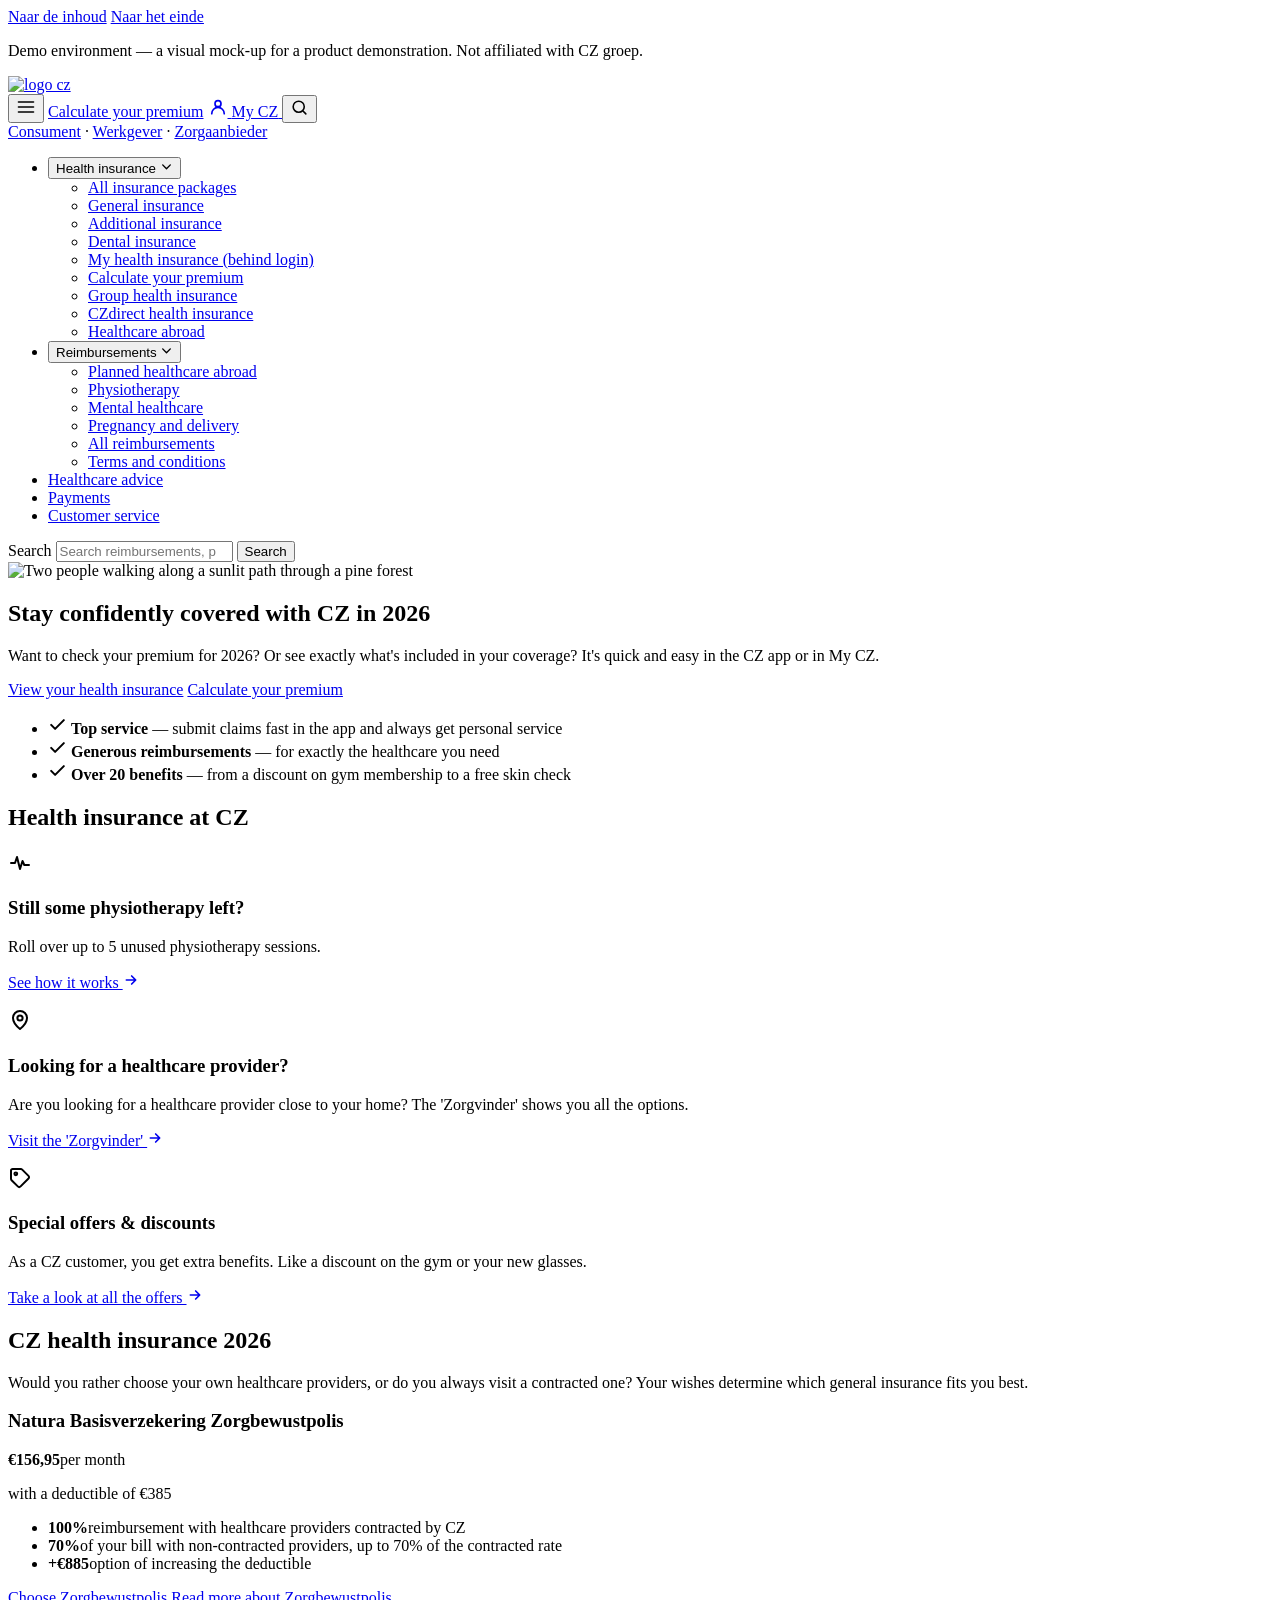
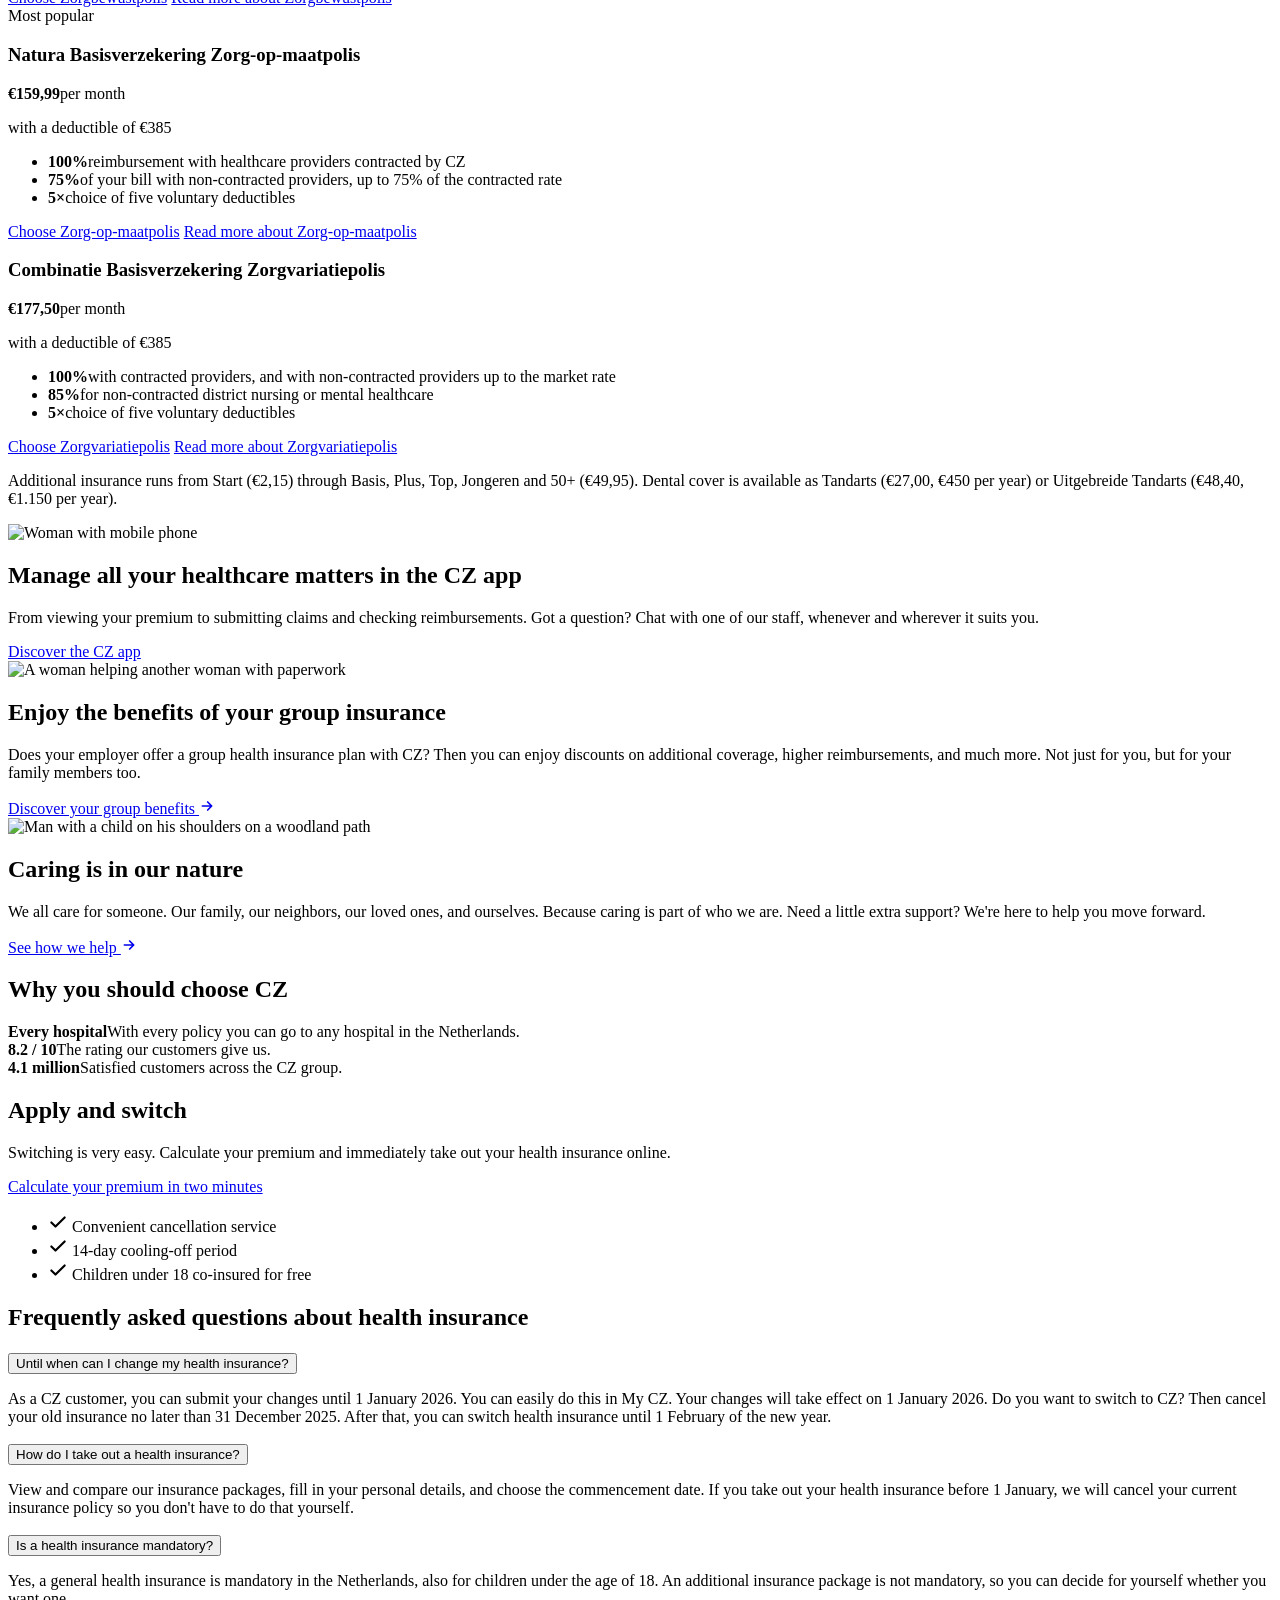
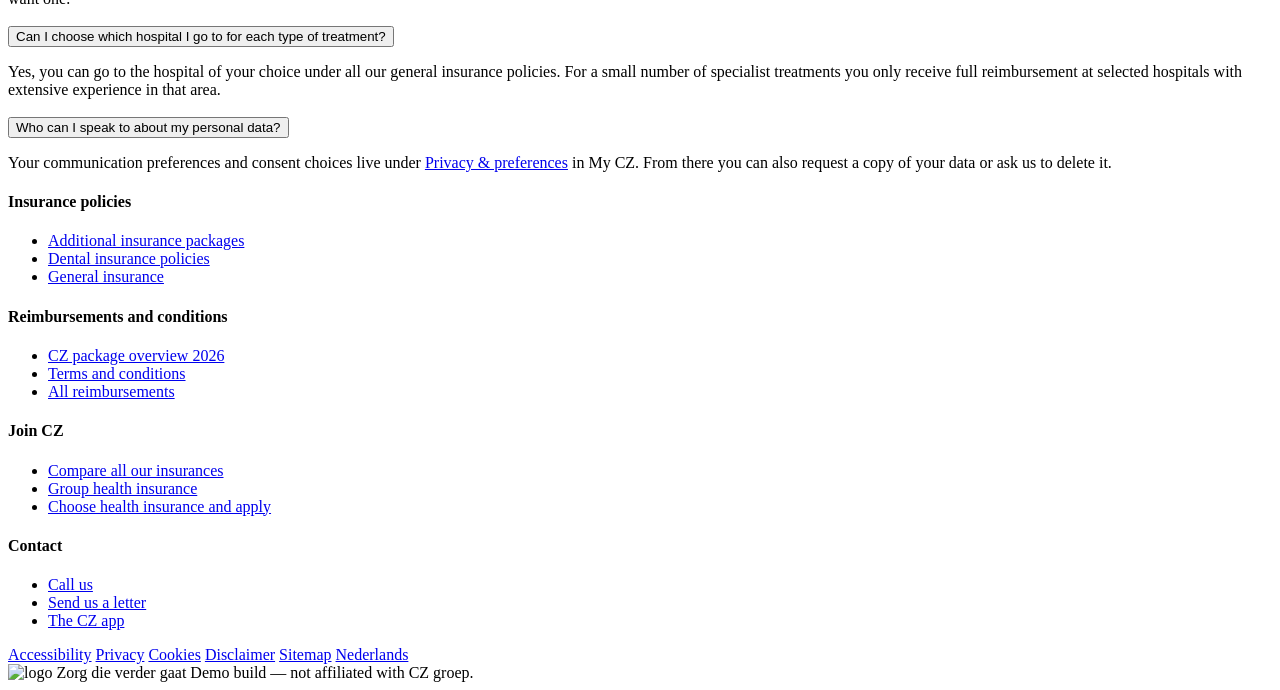
==== index.html @ 0130f1b2 "Add files via upload" ====
<!DOCTYPE html>
<!-- DEMO ENVIRONMENT — NOT AFFILIATED WITH CZ GROEP. For product demonstration purposes only. -->
<html lang="en">
<head>
<meta charset="utf-8">
<meta name="viewport" content="width=device-width, initial-scale=1">
<meta name="robots" content="noindex, nofollow">
<meta name="theme-color" content="#000000">
<title>CZ healthcare insurance: health insurance in the Netherlands — demo</title>
<meta name="description" content="Demo replica of the CZ consumer website. Not affiliated with CZ groep.">

<!-- =====================================================================
     SCRIPT SLOT — intentionally empty. No cookie banner in this build.
     ================================================================== -->

<link rel="preconnect" href="https://fonts.googleapis.com">
<link rel="preconnect" href="https://fonts.gstatic.com" crossorigin>
<link href="https://fonts.googleapis.com/css2?family=Nunito+Sans:ital,opsz,wght@0,6..12,400;0,6..12,600;0,6..12,700;0,6..12,800&display=swap" rel="stylesheet">
<link rel="stylesheet" href="assets/css/site.css">
</head>
<body>

<div class="skip-links">
  <a href="#content">Naar de inhoud</a>
  <a href="#footer">Naar het einde</a>
</div>

<p class="demo-note">Demo environment — a visual mock-up for a product demonstration. Not affiliated with CZ groep.</p>

<header class="site-header">
  <div class="brandbar" aria-hidden="true"><i></i><i></i><i></i><i></i><i></i><i></i></div>
    <div class="wrap header-top">
    <!-- Official CZ logo, loaded from cz.nl. Falls back to a local wordmark. -->
    <a class="logo" href="index.html" aria-label="CZ, back to the homepage">
      <img src="https://www.cz.nl/resources/fe/images/logo.svg" alt="logo cz"
           width="96" height="40"
           onerror="this.onerror=null;this.src='assets/img/cz-logo.svg';">
    </a>

    <div class="header-tools">
      <button class="icon-btn nav-toggle" id="navToggle" aria-expanded="false" aria-controls="headerNav" aria-label="Menu">
        <svg width="20" height="20" viewBox="0 0 24 24" fill="none" stroke="currentColor" stroke-width="2" stroke-linecap="round"><path d="M3 6h18M3 12h18M3 18h18"/></svg>
      </button>
      <a class="btn btn--primary btn--sm" href="index.html#packages">Calculate your premium</a>
      <a class="login-link" href="mijn-cz.html">
        <svg width="20" height="20" viewBox="0 0 24 24" fill="none" stroke="currentColor" stroke-width="2" stroke-linecap="round"><circle cx="12" cy="8" r="3.6"/><path d="M4.5 20a7.5 7.5 0 0 1 15 0"/></svg>
        <span>My CZ</span>
      </a>
      <button class="icon-btn" id="searchToggle" aria-expanded="false" aria-controls="searchDrawer" aria-label="Zoeken">
        <svg width="19" height="19" viewBox="0 0 24 24" fill="none" stroke="currentColor" stroke-width="2" stroke-linecap="round"><circle cx="11" cy="11" r="7"/><path d="m20 20-3.6-3.6"/></svg>
      </button>
    </div>
  </div>

  <div class="header-nav" id="headerNav">
    <div class="wrap nav-row">
      <div class="audience">
        <a href="index.html" aria-current="page">Consument</a> &middot;
        <a href="index.html">Werkgever</a> &middot;
        <a href="index.html">Zorgaanbieder</a>
      </div>

      <ul class="main-nav" id="mainNav">
        <li>
          <button type="button" aria-expanded="false" aria-controls="mega-insurance">
            Health insurance
            <svg class="caret" width="13" height="13" viewBox="0 0 24 24" fill="none" stroke="currentColor" stroke-width="2.6" stroke-linecap="round" stroke-linejoin="round"><path d="m5 9 7 7 7-7"/></svg>
          </button>
          <div class="mega" id="mega-insurance">
            <ul>
              <li><a href="index.html#packages">All insurance packages</a></li>
              <li><a href="index.html#packages">General insurance</a></li>
              <li><a href="index.html#packages">Additional insurance</a></li>
              <li><a href="index.html#packages">Dental insurance</a></li>
              <li><a href="mijn-cz.html#policy">My health insurance (behind login)</a></li>
              <li><a href="index.html#packages">Calculate your premium</a></li>
            </ul>
            <ul>
              <li><a href="index.html#group">Group health insurance</a></li>
              <li><a href="index.html">CZdirect health insurance</a></li>
              <li><a href="index.html">Healthcare abroad</a></li>
            </ul>
          </div>
        </li>
        <li>
          <button type="button" aria-expanded="false" aria-controls="mega-reimbursements">
            Reimbursements
            <svg class="caret" width="13" height="13" viewBox="0 0 24 24" fill="none" stroke="currentColor" stroke-width="2.6" stroke-linecap="round" stroke-linejoin="round"><path d="m5 9 7 7 7-7"/></svg>
          </button>
          <div class="mega" id="mega-reimbursements">
            <ul>
              <li><a href="index.html">Planned healthcare abroad</a></li>
              <li><a href="index.html">Physiotherapy</a></li>
              <li><a href="index.html">Mental healthcare</a></li>
            </ul>
            <ul>
              <li><a href="index.html">Pregnancy and delivery</a></li>
              <li><a href="index.html">All reimbursements</a></li>
              <li><a href="index.html">Terms and conditions</a></li>
            </ul>
          </div>
        </li>
        <li><a href="index.html#advice">Healthcare advice</a></li>
        <li><a href="index.html">Payments</a></li>
        <li><a href="index.html#faq">Customer service</a></li>
      </ul>
    </div>
  </div>

  <div class="search-drawer" id="searchDrawer">
    <div class="wrap">
      <form role="search" onsubmit="return false;">
        <label class="visually-hidden" for="siteSearch">Search</label>
        <input id="siteSearch" type="search" placeholder="Search reimbursements, providers, forms…">
        <button class="btn btn--primary" type="submit">Search</button>
      </form>
    </div>
  </div>
</header>

<main id="content">

  <!-- BANNER -->
  <div class="banner">
    <img src="https://images.pexels.com/photos/20363852/pexels-photo-20363852.jpeg?auto=compress&amp;cs=tinysrgb&amp;w=1280&amp;h=360&amp;fit=crop"
         alt="Two people walking along a sunlit path through a pine forest" width="1280" height="360">
  </div>

  <section class="intro">
    <div class="wrap intro__grid">
      <div>
        <h1>Stay confidently covered with CZ in 2026</h1>
        <p>Want to check your premium for 2026? Or see exactly what's included in your coverage? It's quick and easy in the CZ app or in My CZ.</p>
        <div class="intro__cta">
          <a class="btn btn--primary" href="mijn-cz.html">View your health insurance</a>
          <a class="btn btn--ghost" href="index.html#packages">Calculate your premium</a>
        </div>
      </div>
      <ul class="usp">
        <li>
          <svg width="19" height="19" viewBox="0 0 24 24" fill="none" stroke="currentColor" stroke-width="2.6" stroke-linecap="round" stroke-linejoin="round"><path d="m4 12.5 5 5L20 6.5"/></svg>
          <span><strong>Top service</strong> — submit claims fast in the app and always get personal service</span>
        </li>
        <li>
          <svg width="19" height="19" viewBox="0 0 24 24" fill="none" stroke="currentColor" stroke-width="2.6" stroke-linecap="round" stroke-linejoin="round"><path d="m4 12.5 5 5L20 6.5"/></svg>
          <span><strong>Generous reimbursements</strong> — for exactly the healthcare you need</span>
        </li>
        <li>
          <svg width="19" height="19" viewBox="0 0 24 24" fill="none" stroke="currentColor" stroke-width="2.6" stroke-linecap="round" stroke-linejoin="round"><path d="m4 12.5 5 5L20 6.5"/></svg>
          <span><strong>Over 20 benefits</strong> — from a discount on gym membership to a free skin check</span>
        </li>
      </ul>
    </div>
  </section>

  <!-- THREE LINK CARDS -->
  <section class="section">
    <div class="wrap">
      <div class="section__head"><h2>Health insurance at CZ</h2></div>
      <div class="quicklinks">

        <article class="quick">
          <div class="quick__icon">
            <svg width="24" height="24" viewBox="0 0 24 24" fill="none" stroke="currentColor" stroke-width="2" stroke-linecap="round" stroke-linejoin="round"><path d="M3 12h4l2-6 3 12 2.5-8 1.8 4H21"/></svg>
          </div>
          <h3>Still some physiotherapy left?</h3>
          <p>Roll over up to 5 unused physiotherapy sessions.</p>
          <p><a class="link-arrow" href="index.html#faq">See how it works
            <svg width="16" height="16" viewBox="0 0 24 24" fill="none" stroke="currentColor" stroke-width="2.5" stroke-linecap="round" stroke-linejoin="round"><path d="M5 12h13M13 6l6 6-6 6"/></svg></a></p>
        </article>

        <article class="quick">
          <div class="quick__icon">
            <svg width="24" height="24" viewBox="0 0 24 24" fill="none" stroke="currentColor" stroke-width="2" stroke-linecap="round" stroke-linejoin="round"><path d="M12 21s7-5.6 7-11a7 7 0 1 0-14 0c0 5.4 7 11 7 11Z"/><circle cx="12" cy="10" r="2.6"/></svg>
          </div>
          <h3>Looking for a healthcare provider?</h3>
          <p>Are you looking for a healthcare provider close to your home? The 'Zorgvinder' shows you all the options.</p>
          <p><a class="link-arrow" href="index.html#advice">Visit the 'Zorgvinder'
            <svg width="16" height="16" viewBox="0 0 24 24" fill="none" stroke="currentColor" stroke-width="2.5" stroke-linecap="round" stroke-linejoin="round"><path d="M5 12h13M13 6l6 6-6 6"/></svg></a></p>
        </article>

        <article class="quick">
          <div class="quick__icon">
            <svg width="24" height="24" viewBox="0 0 24 24" fill="none" stroke="currentColor" stroke-width="2" stroke-linecap="round" stroke-linejoin="round"><path d="M20.5 12.5 12.6 20.4a2 2 0 0 1-2.8 0l-6.2-6.2a2 2 0 0 1-.6-1.4V4.6A1.6 1.6 0 0 1 4.6 3h8.2a2 2 0 0 1 1.4.6l6.3 6.3a1.8 1.8 0 0 1 0 2.6Z"/><circle cx="7.8" cy="7.8" r="1.4"/></svg>
          </div>
          <h3>Special offers &amp; discounts</h3>
          <p>As a CZ customer, you get extra benefits. Like a discount on the gym or your new glasses.</p>
          <p><a class="link-arrow" href="index.html#advice">Take a look at all the offers
            <svg width="16" height="16" viewBox="0 0 24 24" fill="none" stroke="currentColor" stroke-width="2.5" stroke-linecap="round" stroke-linejoin="round"><path d="M5 12h13M13 6l6 6-6 6"/></svg></a></p>
        </article>

      </div>
    </div>
  </section>

  <!-- PACKAGES -->
  <section class="section section--alt" id="packages">
    <div class="wrap">
      <div class="section__head">
        <h2>CZ health insurance 2026</h2>
        <p>Would you rather choose your own healthcare providers, or do you always visit a contracted one? Your wishes determine which general insurance fits you best.</p>
      </div>

      <div class="packages">

        <article class="pkg">
          <h3>Natura Basisverzekering Zorgbewustpolis</h3>
          <div class="pkg__price"><strong>&euro;156,95</strong><span>per month</span></div>
          <p class="pkg__deductible">with a deductible of &euro;385</p>
          <ul>
            <li><b>100%</b><span>reimbursement with healthcare providers contracted by CZ</span></li>
            <li><b>70%</b><span>of your bill with non-contracted providers, up to 70% of the contracted rate</span></li>
            <li><b>+&euro;885</b><span>option of increasing the deductible</span></li>
          </ul>
          <div class="pkg__actions">
            <a class="btn btn--primary" href="index.html#switch">Choose Zorgbewustpolis</a>
            <a class="link-arrow" href="index.html#faq" style="justify-content:center">Read more about Zorgbewustpolis</a>
          </div>
        </article>

        <article class="pkg pkg--popular">
          <span class="pkg__flag">Most popular</span>
          <h3>Natura Basisverzekering Zorg-op-maatpolis</h3>
          <div class="pkg__price"><strong>&euro;159,99</strong><span>per month</span></div>
          <p class="pkg__deductible">with a deductible of &euro;385</p>
          <ul>
            <li><b>100%</b><span>reimbursement with healthcare providers contracted by CZ</span></li>
            <li><b>75%</b><span>of your bill with non-contracted providers, up to 75% of the contracted rate</span></li>
            <li><b>5&times;</b><span>choice of five voluntary deductibles</span></li>
          </ul>
          <div class="pkg__actions">
            <a class="btn btn--primary" href="index.html#switch">Choose Zorg-op-maatpolis</a>
            <a class="link-arrow" href="index.html#faq" style="justify-content:center">Read more about Zorg-op-maatpolis</a>
          </div>
        </article>

        <article class="pkg">
          <h3>Combinatie Basisverzekering Zorgvariatiepolis</h3>
          <div class="pkg__price"><strong>&euro;177,50</strong><span>per month</span></div>
          <p class="pkg__deductible">with a deductible of &euro;385</p>
          <ul>
            <li><b>100%</b><span>with contracted providers, and with non-contracted providers up to the market rate</span></li>
            <li><b>85%</b><span>for non-contracted district nursing or mental healthcare</span></li>
            <li><b>5&times;</b><span>choice of five voluntary deductibles</span></li>
          </ul>
          <div class="pkg__actions">
            <a class="btn btn--primary" href="index.html#switch">Choose Zorgvariatiepolis</a>
            <a class="link-arrow" href="index.html#faq" style="justify-content:center">Read more about Zorgvariatiepolis</a>
          </div>
        </article>

      </div>

      <p class="pkg-note">Additional insurance runs from Start (&euro;2,15) through Basis, Plus, Top, Jongeren and 50+ (&euro;49,95). Dental cover is available as Tandarts (&euro;27,00, &euro;450 per year) or Uitgebreide Tandarts (&euro;48,40, &euro;1.150 per year).</p>
    </div>
  </section>

  <!-- CLUSTER GRID -->
  <section class="section" id="advice">
    <div class="wrap">
      <div class="cluster">

        <div class="cluster__row">
          <div class="cluster__media">
            <img src="https://images.pexels.com/photos/5902264/pexels-photo-5902264.jpeg?auto=compress&amp;cs=tinysrgb&amp;w=768&amp;h=432&amp;fit=crop"
                 alt="Woman with mobile phone" width="768" height="432" loading="lazy">
          </div>
          <div class="cluster__body">
            <h2>Manage all your healthcare matters in the CZ app</h2>
            <p>From viewing your premium to submitting claims and checking reimbursements. Got a question? Chat with one of our staff, whenever and wherever it suits you.</p>
            <a class="btn btn--ghost" href="app.html">Discover the CZ app</a>
          </div>
        </div>

        <div class="cluster__row" id="group">
          <div class="cluster__media">
            <img src="https://images.pexels.com/photos/7659869/pexels-photo-7659869.jpeg?auto=compress&amp;cs=tinysrgb&amp;w=768&amp;h=432&amp;fit=crop"
                 alt="A woman helping another woman with paperwork" width="768" height="432" loading="lazy">
          </div>
          <div class="cluster__body">
            <h2>Enjoy the benefits of your group insurance</h2>
            <p>Does your employer offer a group health insurance plan with CZ? Then you can enjoy discounts on additional coverage, higher reimbursements, and much more. Not just for you, but for your family members too.</p>
            <a class="link-arrow" href="mijn-cz.html">Discover your group benefits
              <svg width="16" height="16" viewBox="0 0 24 24" fill="none" stroke="currentColor" stroke-width="2.5" stroke-linecap="round" stroke-linejoin="round"><path d="M5 12h13M13 6l6 6-6 6"/></svg></a>
          </div>
        </div>

        <div class="cluster__row">
          <div class="cluster__media">
            <img src="https://images.pexels.com/photos/3932687/pexels-photo-3932687.jpeg?auto=compress&amp;cs=tinysrgb&amp;w=768&amp;h=432&amp;fit=crop"
                 alt="Man with a child on his shoulders on a woodland path" width="768" height="432" loading="lazy">
          </div>
          <div class="cluster__body">
            <h2>Caring is in our nature</h2>
            <p>We all care for someone. Our family, our neighbors, our loved ones, and ourselves. Because caring is part of who we are. Need a little extra support? We're here to help you move forward.</p>
            <a class="link-arrow" href="index.html#faq">See how we help
              <svg width="16" height="16" viewBox="0 0 24 24" fill="none" stroke="currentColor" stroke-width="2.5" stroke-linecap="round" stroke-linejoin="round"><path d="M5 12h13M13 6l6 6-6 6"/></svg></a>
          </div>
        </div>

      </div>
    </div>
  </section>

  <!-- WHY CZ -->
  <section class="section section--alt">
    <div class="wrap">
      <div class="section__head"><h2>Why you should choose CZ</h2></div>
      <div class="trust">
        <div><strong>Every hospital</strong><span>With every policy you can go to any hospital in the Netherlands.</span></div>
        <div><strong>8.2 / 10</strong><span>The rating our customers give us.</span></div>
        <div><strong>4.1 million</strong><span>Satisfied customers across the CZ group.</span></div>
      </div>
    </div>
  </section>

  <!-- APPLY AND SWITCH -->
  <section class="section" id="switch">
    <div class="wrap switch-block">
      <div>
        <h2>Apply and switch</h2>
        <p>Switching is very easy. Calculate your premium and immediately take out your health insurance online.</p>
        <a class="btn btn--primary" href="index.html#packages">Calculate your premium in two minutes</a>
      </div>
      <ul class="checklist">
        <li>
          <svg width="20" height="20" viewBox="0 0 24 24" fill="none" stroke="currentColor" stroke-width="2.6" stroke-linecap="round" stroke-linejoin="round"><path d="m4 12.5 5 5L20 6.5"/></svg>
          <span>Convenient cancellation service</span>
        </li>
        <li>
          <svg width="20" height="20" viewBox="0 0 24 24" fill="none" stroke="currentColor" stroke-width="2.6" stroke-linecap="round" stroke-linejoin="round"><path d="m4 12.5 5 5L20 6.5"/></svg>
          <span>14-day cooling-off period</span>
        </li>
        <li>
          <svg width="20" height="20" viewBox="0 0 24 24" fill="none" stroke="currentColor" stroke-width="2.6" stroke-linecap="round" stroke-linejoin="round"><path d="m4 12.5 5 5L20 6.5"/></svg>
          <span>Children under 18 co-insured for free</span>
        </li>
      </ul>
    </div>
  </section>

  <!-- FAQ -->
  <section class="section section--alt" id="faq">
    <div class="wrap">
      <div class="section__head"><h2>Frequently asked questions about health insurance</h2></div>
      <div class="faq" id="faq-list">

        <div class="faq__item">
          <h3 style="margin:0"><button class="faq__q" aria-expanded="true">Until when can I change my health insurance?</button></h3>
          <div class="faq__a is-open">
            <p>As a CZ customer, you can submit your changes until 1 January 2026. You can easily do this in My CZ. Your changes will take effect on 1 January 2026. Do you want to switch to CZ? Then cancel your old insurance no later than 31 December 2025. After that, you can switch health insurance until 1 February of the new year.</p>
          </div>
        </div>

        <div class="faq__item">
          <h3 style="margin:0"><button class="faq__q" aria-expanded="false">How do I take out a health insurance?</button></h3>
          <div class="faq__a">
            <p>View and compare our insurance packages, fill in your personal details, and choose the commencement date. If you take out your health insurance before 1 January, we will cancel your current insurance policy so you don't have to do that yourself.</p>
          </div>
        </div>

        <div class="faq__item">
          <h3 style="margin:0"><button class="faq__q" aria-expanded="false">Is a health insurance mandatory?</button></h3>
          <div class="faq__a">
            <p>Yes, a general health insurance is mandatory in the Netherlands, also for children under the age of 18. An additional insurance package is not mandatory, so you can decide for yourself whether you want one.</p>
          </div>
        </div>

        <div class="faq__item">
          <h3 style="margin:0"><button class="faq__q" aria-expanded="false">Can I choose which hospital I go to for each type of treatment?</button></h3>
          <div class="faq__a">
            <p>Yes, you can go to the hospital of your choice under all our general insurance policies. For a small number of specialist treatments you only receive full reimbursement at selected hospitals with extensive experience in that area.</p>
          </div>
        </div>

        <div class="faq__item">
          <h3 style="margin:0"><button class="faq__q" aria-expanded="false">Who can I speak to about my personal data?</button></h3>
          <div class="faq__a">
            <p>Your communication preferences and consent choices live under <a href="mijn-cz.html#privacy">Privacy &amp; preferences</a> in My CZ. From there you can also request a copy of your data or ask us to delete it.</p>
          </div>
        </div>

      </div>
    </div>
  </section>

</main>

<footer class="site-footer" id="footer">
  <div class="brandbar" aria-hidden="true"><i></i><i></i><i></i><i></i><i></i><i></i></div>
    <div class="wrap">
    <div class="footer-grid">
      <div>
        <h4>Insurance policies</h4>
        <ul>
          <li><a href="index.html#packages">Additional insurance packages</a></li>
          <li><a href="index.html#packages">Dental insurance policies</a></li>
          <li><a href="index.html#packages">General insurance</a></li>
        </ul>
      </div>
      <div>
        <h4>Reimbursements and conditions</h4>
        <ul>
          <li><a href="index.html">CZ package overview 2026</a></li>
          <li><a href="index.html">Terms and conditions</a></li>
          <li><a href="index.html">All reimbursements</a></li>
        </ul>
      </div>
      <div>
        <h4>Join CZ</h4>
        <ul>
          <li><a href="index.html#packages">Compare all our insurances</a></li>
          <li><a href="index.html#group">Group health insurance</a></li>
          <li><a href="index.html#packages">Choose health insurance and apply</a></li>
        </ul>
      </div>
      <div>
        <h4>Contact</h4>
        <ul>
          <li><a href="index.html#faq">Call us</a></li>
          <li><a href="index.html#faq">Send us a letter</a></li>
          <li><a href="app.html">The CZ app</a></li>
        </ul>
      </div>
    </div>

    <div class="footer-legal">
      <a href="index.html">Accessibility</a>
      <a href="mijn-cz.html#privacy">Privacy</a>
      <a href="mijn-cz.html#privacy">Cookies</a>
      <a href="index.html">Disclaimer</a>
      <a href="index.html">Sitemap</a>
      <a href="index.html">Nederlands</a>
    </div>

    <div class="footer-sign">
      <img src="https://www.cz.nl/resources/fe/images/logo.svg" alt="logo"
           width="86" height="36" onerror="this.onerror=null;this.src='assets/img/cz-logo.svg';">
      <span class="tagline">Zorg die verder gaat</span>
      <span class="disclaimer">Demo build — not affiliated with CZ groep.</span>
    </div>
  </div>
</footer>

<script src="assets/js/site.js"></script>
</body>
</html>
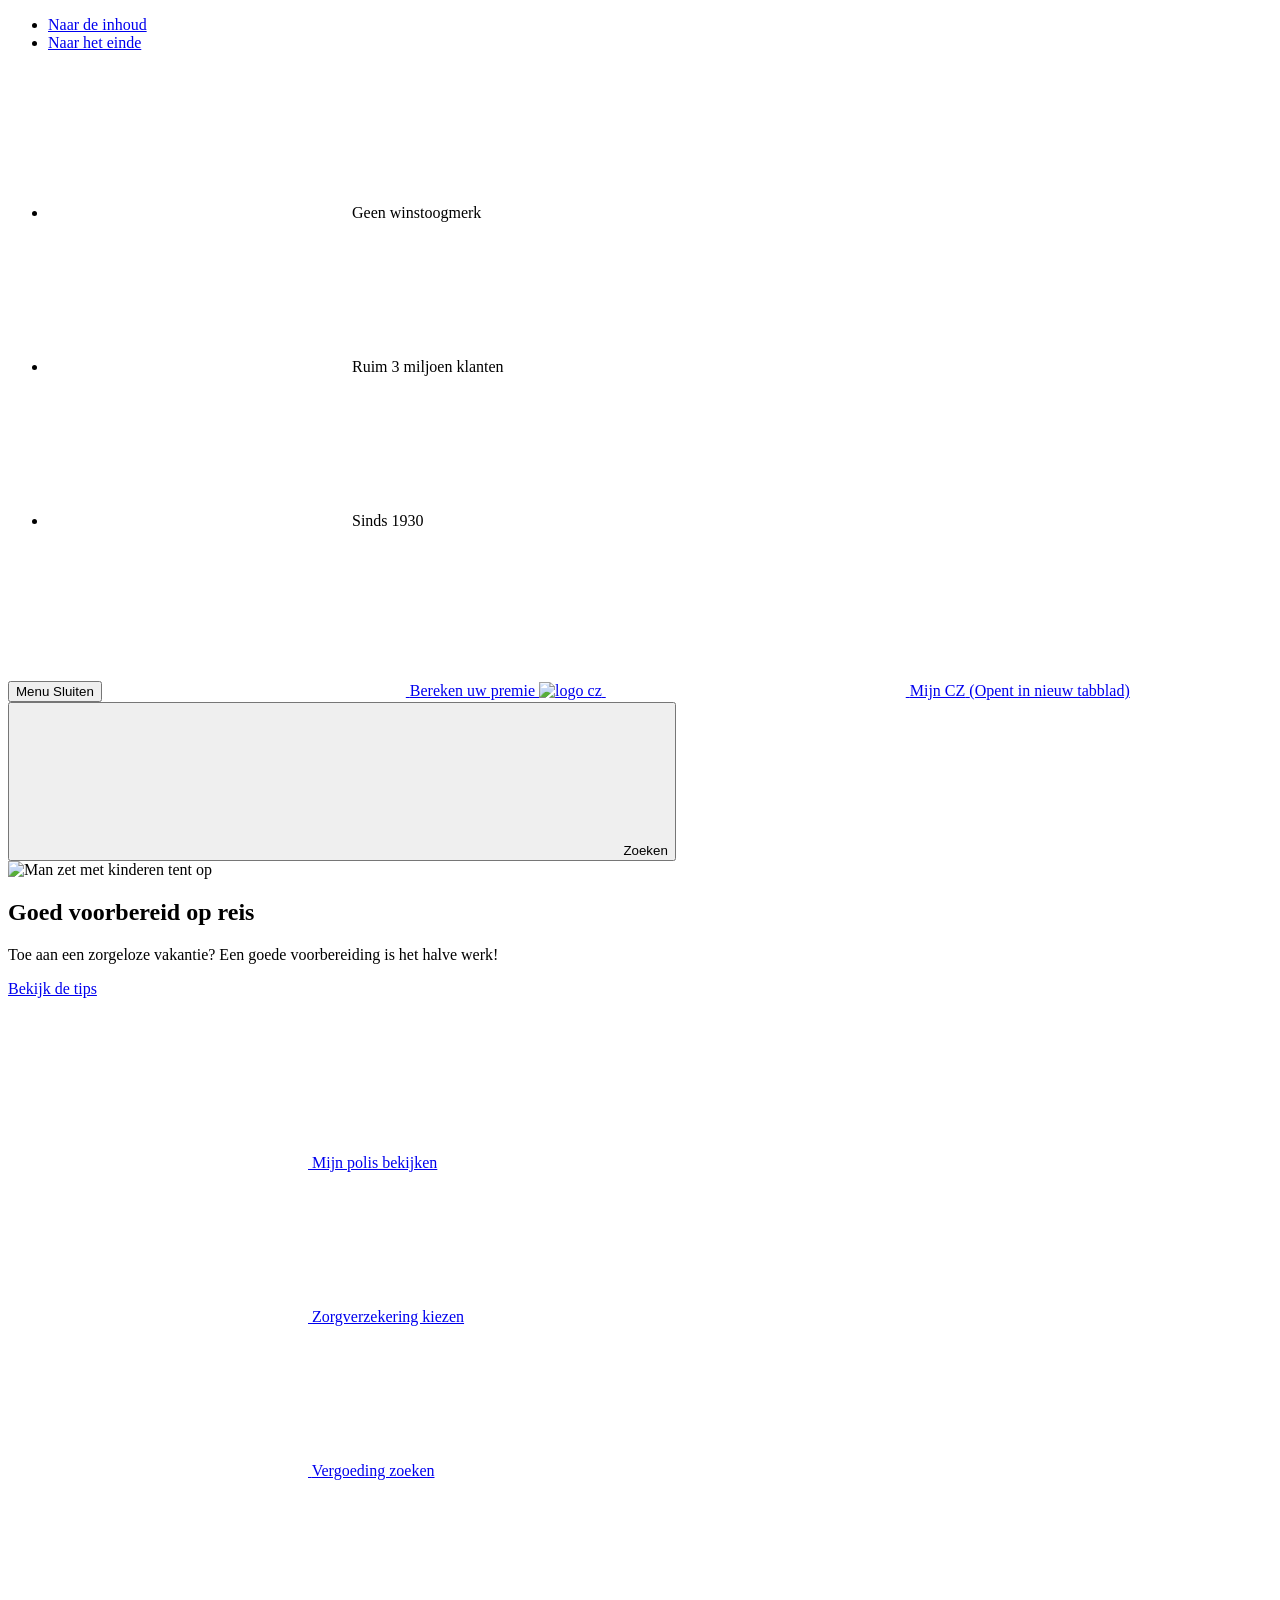
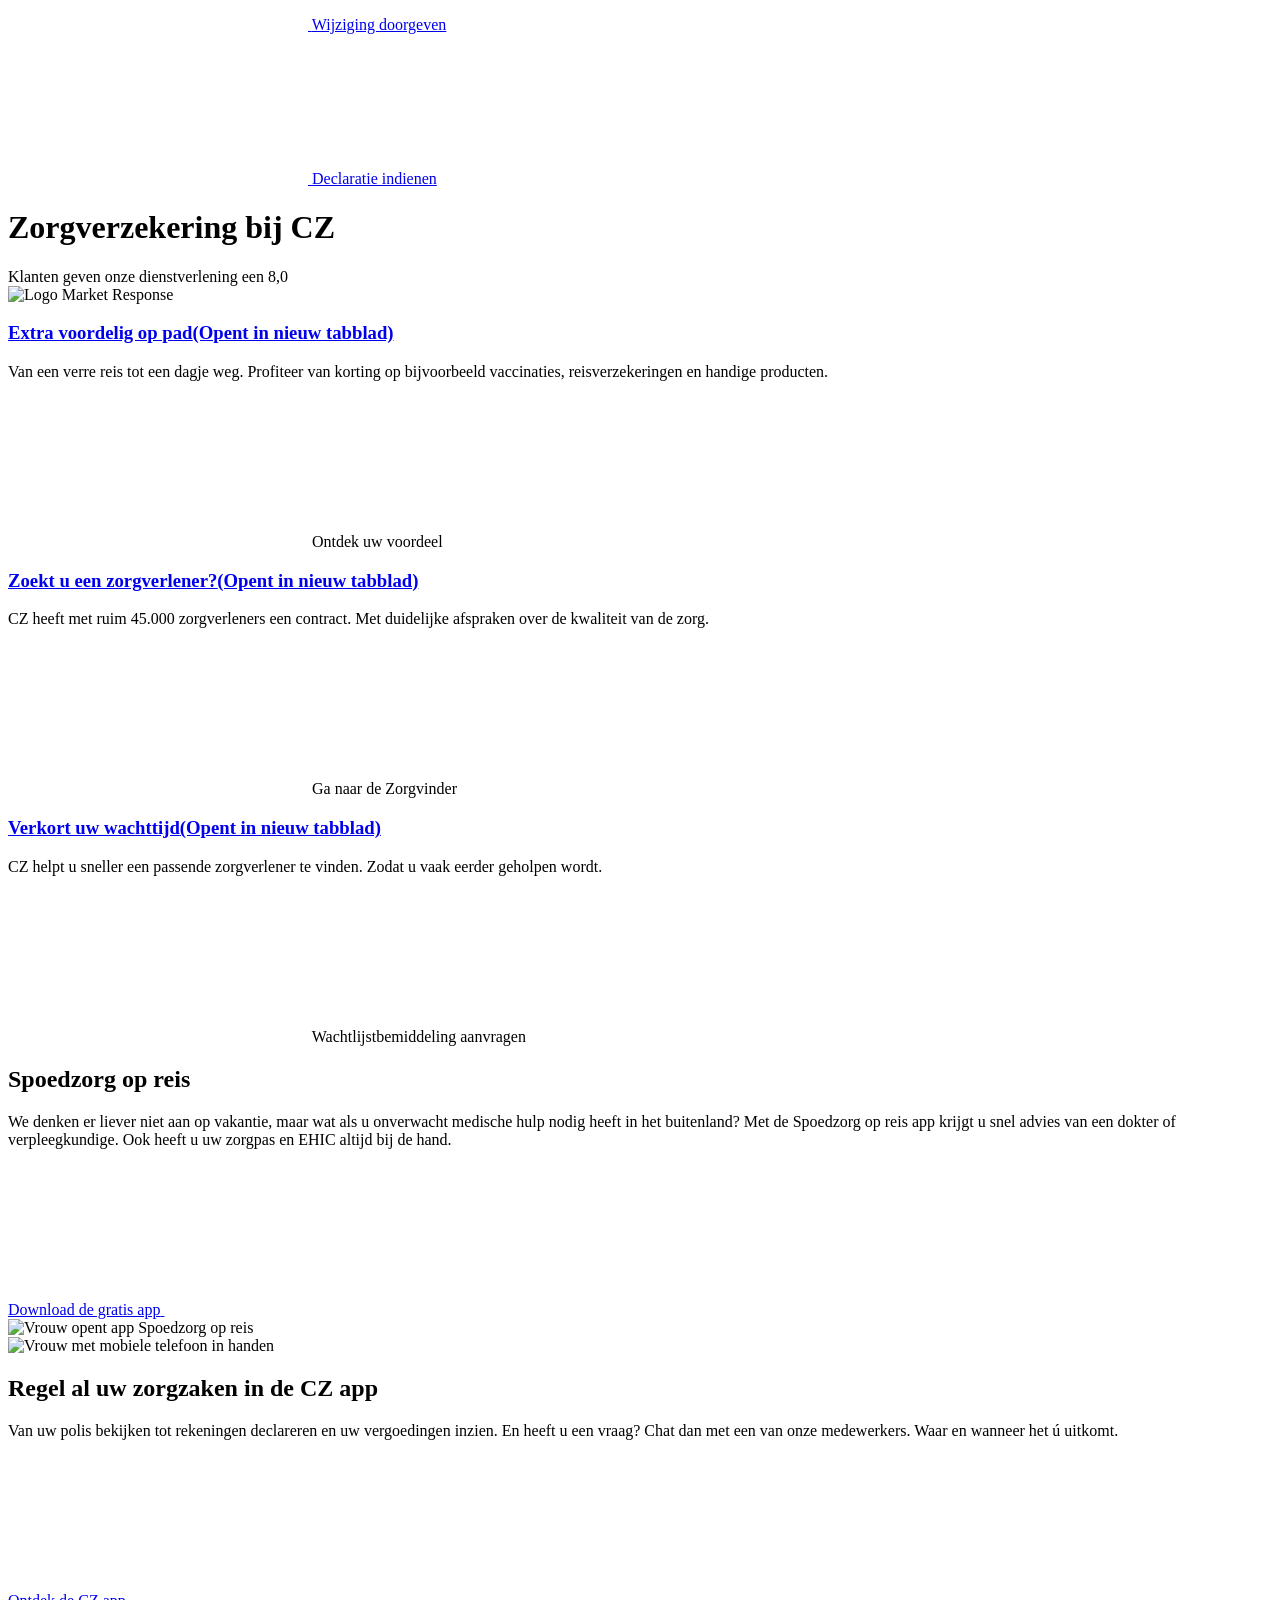
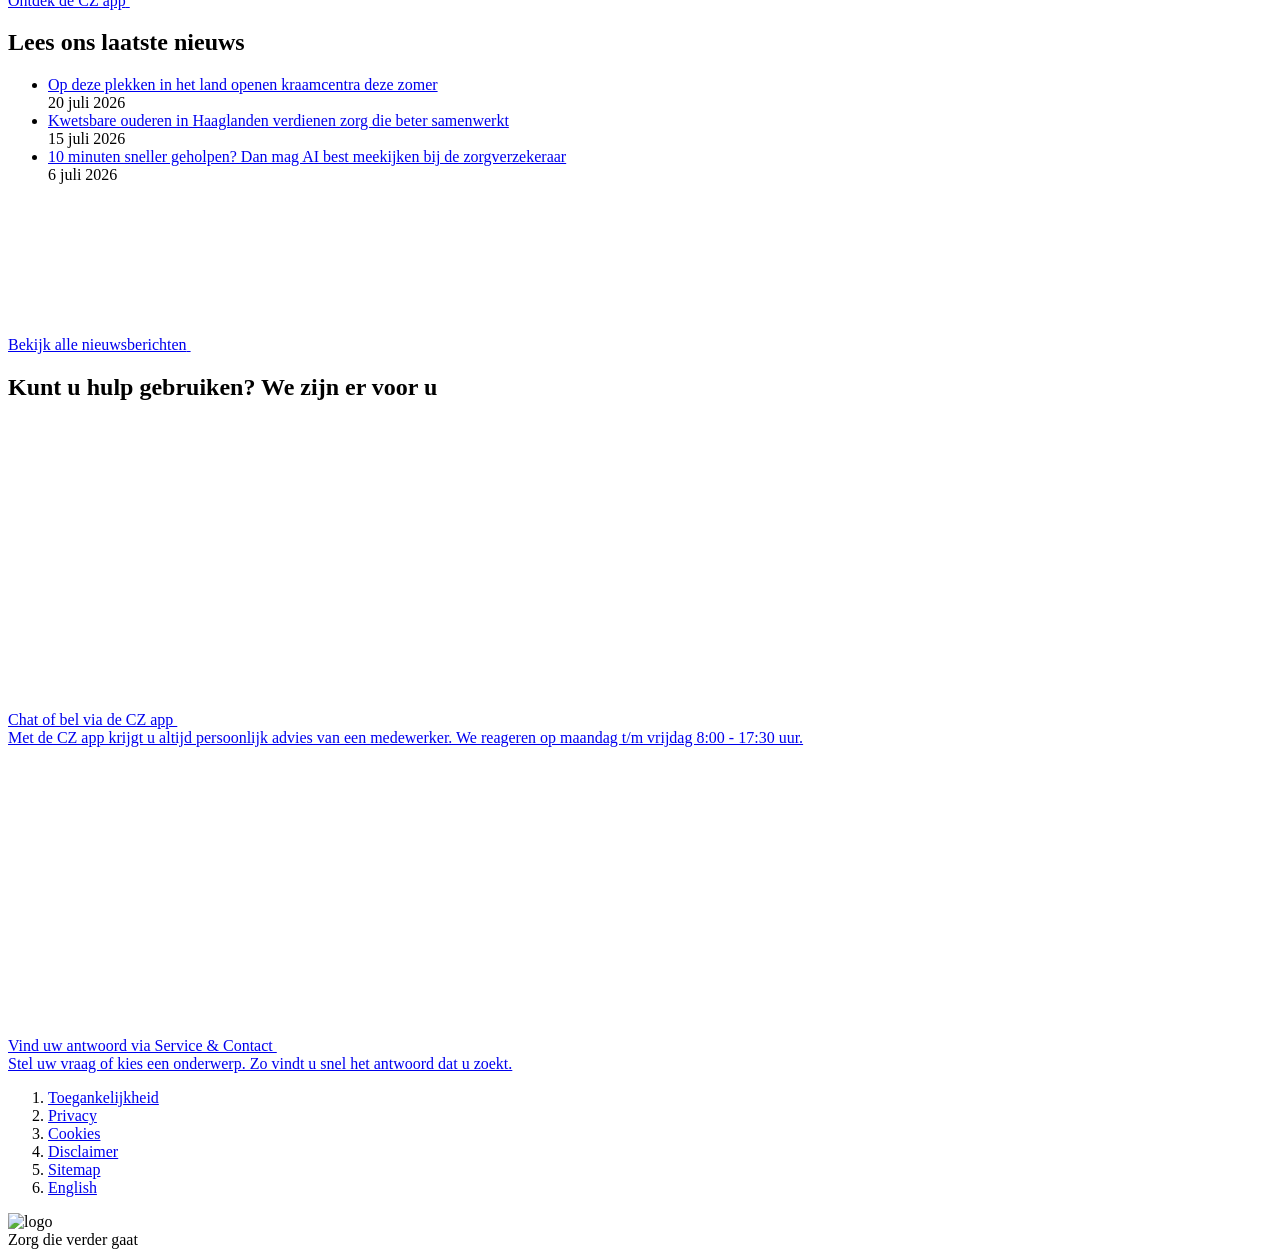
==== commit 8c97d754: "Update index.html" ====
--- a/index.html
+++ b/index.html
@@ -1,447 +1,1253 @@
+
+
 <!DOCTYPE html>
-<!-- DEMO ENVIRONMENT — NOT AFFILIATED WITH CZ GROEP. For product demonstration purposes only. -->
-<html lang="en">
+<html class="no-js cz" lang="nl-NL">
 <head>
-<meta charset="utf-8">
-<meta name="viewport" content="width=device-width, initial-scale=1">
-<meta name="robots" content="noindex, nofollow">
-<meta name="theme-color" content="#000000">
-<title>CZ healthcare insurance: health insurance in the Netherlands — demo</title>
-<meta name="description" content="Demo replica of the CZ consumer website. Not affiliated with CZ groep.">
-
-<!-- =====================================================================
-     SCRIPT SLOT — intentionally empty. No cookie banner in this build.
-     ================================================================== -->
-
-<link rel="preconnect" href="https://fonts.googleapis.com">
-<link rel="preconnect" href="https://fonts.gstatic.com" crossorigin>
-<link href="https://fonts.googleapis.com/css2?family=Nunito+Sans:ital,opsz,wght@0,6..12,400;0,6..12,600;0,6..12,700;0,6..12,800&display=swap" rel="stylesheet">
-<link rel="stylesheet" href="assets/css/site.css">
+    <title>Zorgverzekering van CZ: ruime keuze en gratis zorgadvies - CZ - CZ</title>
+    <meta charset="utf-8">
+    <meta name="viewport" content="width=device-width,initial-scale=1,shrink-to-fit=no">
+    <meta name="description" content="Ruime keuze aan zorgverzekeringen, scherpe premie, hulp bij het regelen van zorg en eenvoudig online declareren. Bekijk alle voordelen van CZ en stap over.">
+    <meta name="robots" content="index, follow">
+    <meta name="theme-color" content="#000000">
+    <script type="text/javascript" src="/ruxitagentjs_ICA15789NPRTUVXfqrux_10343260715123811.js" data-dtconfig="rid=RID_2418|rpid=-352747260|domain=cz.nl|reportUrl=https://bf47242zsa.bf.dynatrace.com/bf|app=648fa58ee0b6ac78|cors=1|owasp=1|featureHash=ICA15789NPRTUVXfqrux|rdnt=1|uxrgce=1|cuc=0maj7qa4|mel=100000|expw=1|dpvc=1|lastModification=1787217639728|postfix=0maj7qa4|tp=500,50,0|srbbv=2|agentUri=/ruxitagentjs_ICA15789NPRTUVXfqrux_10343260715123811.js" data-config='{"revision":1787217639728,"beaconUri":"https://bf47242zsa.bf.dynatrace.com/bf","agentUri":"/ruxitagentjs_ICA15789NPRTUVXfqrux_10343260715123811.js","environmentId":"0maj7qa4","modules":"ICA15789NPRTUVXfqrux"}' data-envconfig='{"tracestateKeyPrefix":"f83cb37-567fd5f1"}' data-appconfig='{"app":"648fa58ee0b6ac78","disableUserTracking":true}'></script><link rel="preload" as="font" href="/resources/fe/fonts/TheMixB4-7_Bold.woff2" type="font/woff2" crossorigin="anonymous">
+    <link rel="preload" as="font" href="/resources/fe/fonts/TheSansB4-5_Plain.woff2" type="font/woff2" crossorigin="anonymous">
+    <link rel="preload" as="font" href="/resources/fe/fonts/TheSansB4-7_Bold.woff2" type="font/woff2" crossorigin="anonymous">
+    <link rel="shortcut icon" href="/resources/fe/favicon.ico">
+    <link rel="stylesheet" href="/resources/fe/css/style.css?v=_K_gemiwbSgYyHM9p-JH4ToofntPU27Pje6nsS1aoAk" media="all">
+    
+
+        <link rel="alternate" href="https://www.cz.nl/en/" hreflang="en">
+        <link rel="alternate" href="https://www.cz.nl/" hreflang="nl">
+        <link rel="alternate" href="https://www.cz.nl/" hreflang="x-default">
+
+    
+    
+<!-- Start VWO Async SmartCode -->
+
+<link rel="preconnect" href="https://dev.visualwebsiteoptimizer.com" />
+
+<script type='text/javascript' id='vwoCode'>
+
+window._vwo_code=window._vwo_code || (function() {
+
+var account_id=390058,
+
+version = 1.5,
+
+settings_tolerance=2000,
+
+library_tolerance=2500,
+
+use_existing_jquery=false,
+
+is_spa=1,
+
+hide_element='body',
+
+hide_element_style = 'opacity:0 !important;filter:alpha(opacity=0) !important;background:none !important',
+
+/* DO NOT EDIT BELOW THIS LINE */
+
+f=false,d=document,vwoCodeEl=d.querySelector('#vwoCode'),code={use_existing_jquery:function(){return use_existing_jquery},library_tolerance:function(){return library_tolerance},hide_element_style:function(){return'{'+hide_element_style+'}'},finish:function(){if(!f){f=true;var e=d.getElementById('_vis_opt_path_hides');if(e)e.parentNode.removeChild(e)}},finished:function(){return f},load:function(e){var t=d.createElement('script');t.fetchPriority='high';t.src=e;t.type='text/javascript';t.onerror=function(){_vwo_code.finish()};d.getElementsByTagName('head')[0].appendChild(t)},getVersion:function(){return version},getMatchedCookies:function(e){var t=[];if(document.cookie){t=document.cookie.match(e)||[]}return t},getCombinationCookie:function(){var e=code.getMatchedCookies(/(?:^|;)\s?(_vis_opt_exp_\d+_combi=[^;$]*)/gi);e=e.map(function(e){try{var t=decodeURIComponent(e);if(!/_vis_opt_exp_\d+_combi=(?:\d+,?)+\s*$/.test(t)){return''}return t}catch(e){return''}});var i=[];e.forEach(function(e){var t=e.match(/([\d,]+)/g);t&&i.push(t.join('-'))});return i.join('|')},init:function(){if(d.URL.indexOf('__vwo_disable__')>-1)return;window.settings_timer=setTimeout(function(){_vwo_code.finish()},settings_tolerance);var e=d.createElement('style'),t=hide_element?hide_element+'{'+hide_element_style+'}':'',i=d.getElementsByTagName('head')[0];e.setAttribute('id','_vis_opt_path_hides');vwoCodeEl&&e.setAttribute('nonce',vwoCodeEl.nonce);e.setAttribute('type','text/css');if(e.styleSheet)e.styleSheet.cssText=t;else e.appendChild(d.createTextNode(t));i.appendChild(e);var n=this.getCombinationCookie();this.load('https://dev.visualwebsiteoptimizer.com/j.php?a='+account_id+'&u='+encodeURIComponent(d.URL)+'&f='+ +is_spa+'&vn='+version+(n?'&c='+n:''));return settings_timer}};window._vwo_settings_timer = code.init();return code;}());
+
+</script>
+
+<!-- End VWO Async SmartCode -->
 </head>
 <body>
 
-<div class="skip-links">
-  <a href="#content">Naar de inhoud</a>
-  <a href="#footer">Naar het einde</a>
-</div>
-
-<p class="demo-note">Demo environment — a visual mock-up for a product demonstration. Not affiliated with CZ groep.</p>
-
-<header class="site-header">
-  <div class="brandbar" aria-hidden="true"><i></i><i></i><i></i><i></i><i></i><i></i></div>
-    <div class="wrap header-top">
-    <!-- Official CZ logo, loaded from cz.nl. Falls back to a local wordmark. -->
-    <a class="logo" href="index.html" aria-label="CZ, back to the homepage">
-      <img src="https://www.cz.nl/resources/fe/images/logo.svg" alt="logo cz"
-           width="96" height="40"
-           onerror="this.onerror=null;this.src='assets/img/cz-logo.svg';">
+    <nav aria-label="skiplinks">
+        <ul class="c-skip-links">
+            <li><a href="#content">Naar de inhoud</a></li>
+            <li><a href="#footer">Naar het einde</a></li>
+        </ul>
+    </nav>
+    
+
+    <div class="c-meta-bar" data-module="MetaBar StickyNav" role="region" aria-label="Meta info">
+        <ul class="c-meta-bar__list">
+            <li class="c-meta-bar__list-item active">
+                
+
+
+<svg focusable="false" class="c-icon c-icon--check " aria-hidden="true">
+    <use href="/resources/fe/images/svg.svg#check" xlink:href="/resources/fe/images/svg.svg#check"></use>
+</svg>
+                Geen winstoogmerk
+            </li>
+            <li class="c-meta-bar__list-item">
+                
+
+
+<svg focusable="false" class="c-icon c-icon--check " aria-hidden="true">
+    <use href="/resources/fe/images/svg.svg#check" xlink:href="/resources/fe/images/svg.svg#check"></use>
+</svg>
+                Ruim 3 miljoen klanten
+            </li>
+            <li class="c-meta-bar__list-item">
+                
+
+
+<svg focusable="false" class="c-icon c-icon--check " aria-hidden="true">
+    <use href="/resources/fe/images/svg.svg#check" xlink:href="/resources/fe/images/svg.svg#check"></use>
+</svg>
+                Sinds 1930
+            </li>
+        </ul>
+    </div>
+<div class="shared-header-wrapper" data-module="Navigation">
+    <header class="shared-header" data-brand-name="cz" data-testid="branding-bar">
+        <div aria-hidden="true" class="shared-header__overlay"></div>
+        <div class="shared-header__nav-container">
+            
+
+<div class="shared-header__top-bar">
+    <div>
+        <button popovertarget="navigationdialog" class="shared-header__btn-mobile shared-header__btn-mobile--menu"
+                data-testid="shared-header-btn-menu-mobile">
+            <span>
+                <span></span>
+                <span></span>
+                <span></span>
+            </span>
+            <span class="shared-header__btn-mobile--menu-is-closed">
+                Menu
+            </span>
+            <span class="shared-header__btn-mobile--menu-is-open">
+                Sluiten
+            </span>
+        </button>
+        
+    <a class="c-btn c-btn--ghost-inverse c-btn--small shared-header__btn--shopping-cart" href="/zorgverzekering/premie-berekenen">
+        <span>
+            
+
+
+<svg focusable="false" class="c-icon c-icon--shopping-cart " aria-hidden="true">
+    <use href="/resources/fe/images/svg.svg#shopping-cart" xlink:href="/resources/fe/images/svg.svg#shopping-cart"></use>
+</svg>
+        </span>
+        <span class="t-visuallyhidden" data-module="Shoppingcart" data-options='{"cartUrl": "https://api.cz.nl/external/salesfunnel/bff/cz/premie","srLabel":"Bereken uw premie","apimKey":"2fe1446104f346a1b639a23b89174c68", "checkCart": true}'>
+            Bereken uw premie
+        </span>
     </a>
 
-    <div class="header-tools">
-      <button class="icon-btn nav-toggle" id="navToggle" aria-expanded="false" aria-controls="headerNav" aria-label="Menu">
-        <svg width="20" height="20" viewBox="0 0 24 24" fill="none" stroke="currentColor" stroke-width="2" stroke-linecap="round"><path d="M3 6h18M3 12h18M3 18h18"/></svg>
-      </button>
-      <a class="btn btn--primary btn--sm" href="index.html#packages">Calculate your premium</a>
-      <a class="login-link" href="mijn-cz.html">
-        <svg width="20" height="20" viewBox="0 0 24 24" fill="none" stroke="currentColor" stroke-width="2" stroke-linecap="round"><circle cx="12" cy="8" r="3.6"/><path d="M4.5 20a7.5 7.5 0 0 1 15 0"/></svg>
-        <span>My CZ</span>
-      </a>
-      <button class="icon-btn" id="searchToggle" aria-expanded="false" aria-controls="searchDrawer" aria-label="Zoeken">
-        <svg width="19" height="19" viewBox="0 0 24 24" fill="none" stroke="currentColor" stroke-width="2" stroke-linecap="round"><circle cx="11" cy="11" r="7"/><path d="m20 20-3.6-3.6"/></svg>
-      </button>
-    </div>
-  </div>
-
-  <div class="header-nav" id="headerNav">
-    <div class="wrap nav-row">
-      <div class="audience">
-        <a href="index.html" aria-current="page">Consument</a> &middot;
-        <a href="index.html">Werkgever</a> &middot;
-        <a href="index.html">Zorgaanbieder</a>
-      </div>
-
-      <ul class="main-nav" id="mainNav">
-        <li>
-          <button type="button" aria-expanded="false" aria-controls="mega-insurance">
-            Health insurance
-            <svg class="caret" width="13" height="13" viewBox="0 0 24 24" fill="none" stroke="currentColor" stroke-width="2.6" stroke-linecap="round" stroke-linejoin="round"><path d="m5 9 7 7 7-7"/></svg>
-          </button>
-          <div class="mega" id="mega-insurance">
-            <ul>
-              <li><a href="index.html#packages">All insurance packages</a></li>
-              <li><a href="index.html#packages">General insurance</a></li>
-              <li><a href="index.html#packages">Additional insurance</a></li>
-              <li><a href="index.html#packages">Dental insurance</a></li>
-              <li><a href="mijn-cz.html#policy">My health insurance (behind login)</a></li>
-              <li><a href="index.html#packages">Calculate your premium</a></li>
-            </ul>
-            <ul>
-              <li><a href="index.html#group">Group health insurance</a></li>
-              <li><a href="index.html">CZdirect health insurance</a></li>
-              <li><a href="index.html">Healthcare abroad</a></li>
-            </ul>
-          </div>
-        </li>
-        <li>
-          <button type="button" aria-expanded="false" aria-controls="mega-reimbursements">
-            Reimbursements
-            <svg class="caret" width="13" height="13" viewBox="0 0 24 24" fill="none" stroke="currentColor" stroke-width="2.6" stroke-linecap="round" stroke-linejoin="round"><path d="m5 9 7 7 7-7"/></svg>
-          </button>
-          <div class="mega" id="mega-reimbursements">
-            <ul>
-              <li><a href="index.html">Planned healthcare abroad</a></li>
-              <li><a href="index.html">Physiotherapy</a></li>
-              <li><a href="index.html">Mental healthcare</a></li>
-            </ul>
-            <ul>
-              <li><a href="index.html">Pregnancy and delivery</a></li>
-              <li><a href="index.html">All reimbursements</a></li>
-              <li><a href="index.html">Terms and conditions</a></li>
-            </ul>
-          </div>
-        </li>
-        <li><a href="index.html#advice">Healthcare advice</a></li>
-        <li><a href="index.html">Payments</a></li>
-        <li><a href="index.html#faq">Customer service</a></li>
-      </ul>
-    </div>
-  </div>
-
-  <div class="search-drawer" id="searchDrawer">
-    <div class="wrap">
-      <form role="search" onsubmit="return false;">
-        <label class="visually-hidden" for="siteSearch">Search</label>
-        <input id="siteSearch" type="search" placeholder="Search reimbursements, providers, forms…">
-        <button class="btn btn--primary" type="submit">Search</button>
-      </form>
-    </div>
-  </div>
-</header>
-
-<main id="content">
-
-  <!-- BANNER -->
-  <div class="banner">
-    <img src="https://images.pexels.com/photos/20363852/pexels-photo-20363852.jpeg?auto=compress&amp;cs=tinysrgb&amp;w=1280&amp;h=360&amp;fit=crop"
-         alt="Two people walking along a sunlit path through a pine forest" width="1280" height="360">
-  </div>
-
-  <section class="intro">
-    <div class="wrap intro__grid">
-      <div>
-        <h1>Stay confidently covered with CZ in 2026</h1>
-        <p>Want to check your premium for 2026? Or see exactly what's included in your coverage? It's quick and easy in the CZ app or in My CZ.</p>
-        <div class="intro__cta">
-          <a class="btn btn--primary" href="mijn-cz.html">View your health insurance</a>
-          <a class="btn btn--ghost" href="index.html#packages">Calculate your premium</a>
+        <a class="shared-header__logo" data-testid="shared-header-logo" href="/" tabindex="0"
+           aria-label="Link naar home pagina cz">
+            <img src="/resources/fe/images/logo.svg" alt="logo cz" />
+        </a>
+            <a class="shared-header__btn-mobile shared-header__btn-mobile--account"
+                data-testid="shared-header-btn-nav-account-mobile" href="https://mijn.cz.nl/Login"
+               target="_blank">
+                <span>
+                    
+
+
+<svg focusable="false" class="c-icon c-icon--user " aria-hidden="true">
+    <use href="/resources/fe/images/svg.svg#user" xlink:href="/resources/fe/images/svg.svg#user"></use>
+</svg>
+                </span>
+                <span>Mijn CZ</span>
+                <span class="t-visuallyhidden">(Opent in nieuw tabblad)</span>
+            </a>
+        <button class="shared-header__btn-mobile shared-header__btn-mobile--search" type="button" role="switch" aria-checked="false" data-module="ToggleButton" data-options='{"triggerName": "searchboxtrigger"}'
+            data-testid="shared-header-btn-search-mobile" aria-controls="topbarSearchBox" aria-expanded="false">
+            <span>
+                
+
+
+<svg focusable="false" class="c-icon c-icon--search " aria-hidden="true">
+    <use href="/resources/fe/images/svg.svg#search" xlink:href="/resources/fe/images/svg.svg#search"></use>
+</svg>
+                
+
+
+<svg focusable="false" class="c-icon c-icon--close " aria-hidden="true">
+    <use href="/resources/fe/images/svg.svg#close" xlink:href="/resources/fe/images/svg.svg#close"></use>
+</svg>
+            </span>
+            <span>Zoeken</span>
+        </button>
+        <dialog class="shared-header__search-dialog" id="topbarSearchBox">
+            
+
+
+    <search role="search" class="shared-header__search__wrapper">
+        <form action="/zoekresultaten" class="shared-header__search" data-module="HandleSearch" data-suggestions-label="Suggesties" method="get">
+            <div class="shared-header__search--input-wrapper">
+                <label for="shared-header-search-415465" class="t-visuallyhidden">Zoeken</label>
+                <input aria-controls="shared-header__list-415465" aria-autocomplete="list" aria-expanded="false" role="combobox" autocomplete="off" data-api="/api/search/suggestions" id="shared-header-search-415465" type="search">
+            </div>
+            <button class="shared-header__search-btn-clear shared-header__search-btn-clear--is-hidden" type="reset" tabindex="-1">
+                <span class="t-visuallyhidden">reset</span>
+                
+
+
+<svg focusable="false" class="c-icon c-icon--times-circle " aria-hidden="true">
+    <use href="/resources/fe/images/svg.svg#times-circle" xlink:href="/resources/fe/images/svg.svg#times-circle"></use>
+</svg>
+            </button>
+            <button class="shared-header__search-btn-submit" disabled="disabled" type="submit">
+                <span>
+                    
+
+
+<svg focusable="false" class="c-icon c-icon--search " aria-hidden="true">
+    <use href="/resources/fe/images/svg.svg#search" xlink:href="/resources/fe/images/svg.svg#search"></use>
+</svg>
+                </span>
+                <span>Zoeken</span>
+            </button>
+            <div class="shared-header__search-auto-complete shared-header__search-auto-complete--is-hidden">
+            </div>
+        </form>
+    </search>
+
+        </dialog>
+
+    </div>
+</div>
+            <div class="shared-header__nav-wrapper" id="navigationdialog" popover>
+                
+<nav class="shared-header__nav-domain-wrapper" aria-label="domain">
+        <ol class="shared-header__nav-domain">
+                <li>
+                    <a class="shared-header__nav-domain__link shared-header__nav-domain__link--is-active" aria-current=true
+                       data-testid="shared-header-nav-domain-item" href="/">
+                        Consument
+                    </a>
+                </li>
+                <li>
+                    <a class="shared-header__nav-domain__link " 
+                       data-testid="shared-header-nav-domain-item" href="/zakelijk">
+                        Zakelijk
+                    </a>
+                </li>
+                <li>
+                    <a class="shared-header__nav-domain__link " 
+                       data-testid="shared-header-nav-domain-item" href="/zzp">
+                        ZZP
+                    </a>
+                </li>
+                <li>
+                    <a class="shared-header__nav-domain__link " 
+                       data-testid="shared-header-nav-domain-item" href="/zorgaanbieder">
+                        Zorgaanbieder
+                    </a>
+                </li>
+                <li>
+                    <a class="shared-header__nav-domain__link " 
+                       data-testid="shared-header-nav-domain-item" href="/over-cz">
+                        Over CZ
+                    </a>
+                </li>
+        </ol>
+    <div class="shared-header__nav-buttons">
+        
+    <a class="c-btn c-btn--ghost-inverse c-btn--small shared-header__btn--shopping-cart" href="/zorgverzekering/premie-berekenen">
+        <span>
+            
+
+
+<svg focusable="false" class="c-icon c-icon--shopping-cart " aria-hidden="true">
+    <use href="/resources/fe/images/svg.svg#shopping-cart" xlink:href="/resources/fe/images/svg.svg#shopping-cart"></use>
+</svg>
+        </span>
+        <span class="t-visuallyhidden" data-module="Shoppingcart" data-options='{"cartUrl": "https://api.cz.nl/external/salesfunnel/bff/cz/premie","srLabel":"Bereken uw premie","apimKey":"2fe1446104f346a1b639a23b89174c68", "checkCart": true}'>
+            Bereken uw premie
+        </span>
+    </a>
+
+
+            <a class="c-btn c-btn--menu" data-testid="shared-header-btn-nav-account-desktop"
+               href="https://mijn.cz.nl/Login"
+               target="_blank">
+                
+
+
+<svg focusable="false" class="c-icon c-icon--user " aria-hidden="true">
+    <use href="/resources/fe/images/svg.svg#user" xlink:href="/resources/fe/images/svg.svg#user"></use>
+</svg>
+                <span>Mijn CZ</span>
+                <span class="t-visuallyhidden">(Opent in nieuw tabblad)</span>
+            </a>
+    </div>
+</nav>
+                
+
+    <nav class="shared-header__nav" aria-label="menu">
+        <ol class="shared-header__nav__list">
+            <li class="shared-header__nav__item shared-header__nav__item--is-home">
+                <a class="shared-header__nav__link" data-is-home-item="true"
+                   data-testid="shared-header-nav-item-lv1" href="/">
+                    
+
+
+<svg focusable="false" class="c-icon c-icon--home " aria-hidden="true">
+    <use href="/resources/fe/images/svg.svg#home" xlink:href="/resources/fe/images/svg.svg#home"></use>
+</svg>
+                    <span class="shared-header__nav__link__text">Consument</span>
+                </a>
+            </li>
+                <li class="shared-header__nav__item" data-item="">
+                        <button aria-controls="submenu-Zorgverzekering" aria-expanded="false" aria-haspopup="true" class="shared-header__nav__link"
+                                data-href="/zorgverzekering" data-submenu-id="sub-nav-Zorgverzekering" data-testid="shared-header-nav-item-lv1">
+                            <span class="shared-header__nav__link__text">Zorgverzekering</span>
+                            <span class="shared-header__nav__link__icon">
+                                
+
+
+<svg focusable="false" class="c-icon c-icon--angle-down " aria-hidden="true">
+    <use href="/resources/fe/images/svg.svg#angle-down" xlink:href="/resources/fe/images/svg.svg#angle-down"></use>
+</svg>
+                            </span>
+                        </button>
+                        <div class="shared-header__nav__sub-nav" data-submenu-id="sub-nav-Zorgverzekering" id="submenu-Zorgverzekering">
+                                <div class="shared-header__nav__sub-nav__group-wrapper">
+
+                                    <ol class="shared-header__nav__sub-nav__group">
+                                            <li>
+                                                    <a class="shared-header__nav__sub-nav__group-link" data-testid="shared-header-nav-item-lv2" href="/zorgverzekering"
+                                                        >
+                                                        <span>Alle verzekeringen</span>
+                                                    </a>
+                                            </li>
+                                            <li>
+                                                    <a class="shared-header__nav__sub-nav__group-link" data-testid="shared-header-nav-item-lv2" href="/zorgverzekering/basisverzekering"
+                                                        >
+                                                        <span>Basisverzekeringen</span>
+                                                    </a>
+                                            </li>
+                                            <li>
+                                                    <a class="shared-header__nav__sub-nav__group-link" data-testid="shared-header-nav-item-lv2" href="/zorgverzekering/aanvullende-verzekering"
+                                                        >
+                                                        <span>Aanvullende verzekeringen</span>
+                                                    </a>
+                                            </li>
+                                            <li>
+                                                    <a class="shared-header__nav__sub-nav__group-link" data-testid="shared-header-nav-item-lv2" href="/zorgverzekering/tandartsverzekering"
+                                                        >
+                                                        <span>Tandartsverzekeringen</span>
+                                                    </a>
+                                            </li>
+                                            <li>
+                                                    <a class="shared-header__nav__sub-nav__group-link" data-testid="shared-header-nav-item-lv2" href="https://mijn.cz.nl/Polis"
+                                                        >
+                                                        <span>Mijn verzekering</span>
+                                                            <span class="t-visuallyhidden">(achter inlog)</span>
+                                                            <span class="shared-header__nav__sub-nav__group-link__icon">
+                                                                
+
+
+<svg focusable="false" class="c-icon c-icon--user " aria-hidden="true">
+    <use href="/resources/fe/images/svg.svg#user" xlink:href="/resources/fe/images/svg.svg#user"></use>
+</svg>
+                                                            </span>
+                                                    </a>
+                                            </li>
+                                            <li>
+                                                    <a class="c-btn c-btn--secondary" data-testid="shared-header-nav-item-lv2" href="/zorgverzekering/premie-berekenen">
+                                                        <span>Zorgverzekering kiezen</span>
+                                                    </a>
+                                            </li>
+                                    </ol>
+                                </div>
+                                <div class="shared-header__nav__sub-nav__group-wrapper">
+
+                                    <ol class="shared-header__nav__sub-nav__group">
+                                            <li>
+                                                    <a class="shared-header__nav__sub-nav__group-link" data-testid="shared-header-nav-item-lv2" href="/zorgverzekering/collectieve-zorgverzekering"
+                                                        >
+                                                        <span>Collectieve verzekering</span>
+                                                    </a>
+                                            </li>
+                                            <li>
+                                                    <a class="shared-header__nav__sub-nav__group-link" data-testid="shared-header-nav-item-lv2" href="https://czdirect.cz.nl/zorgverzekering"
+                                                        >
+                                                        <span>CZdirect verzekeringen</span>
+                                                    </a>
+                                            </li>
+                                            <li>
+                                                    <a class="shared-header__nav__sub-nav__group-link" data-testid="shared-header-nav-item-lv2" href="/zorgverzekering/buitenland"
+                                                        >
+                                                        <span>Zorg in het buitenland</span>
+                                                    </a>
+                                            </li>
+                                            <li>
+                                                    <a class="shared-header__nav__sub-nav__group-link" data-testid="shared-header-nav-item-lv2" href="/zorgverzekering/18-jaar"
+                                                        >
+                                                        <span>Zorgverzekering 18 jaar</span>
+                                                    </a>
+                                            </li>
+                                            <li>
+                                                    <a class="shared-header__nav__sub-nav__group-link" data-testid="shared-header-nav-item-lv2" href="/zorgverzekering/gemeentepolis"
+                                                        >
+                                                        <span>Verzekering voor lagere inkomens</span>
+                                                    </a>
+                                            </li>
+                                            <li>
+                                                    <a class="shared-header__nav__sub-nav__group-link" data-testid="shared-header-nav-item-lv2" href="/zorgverzekering/zorgverzekering-2027"
+                                                        >
+                                                        <span>Uw zorgverzekering in 2027</span>
+                                                    </a>
+                                            </li>
+                                    </ol>
+                                </div>
+                        </div>
+                </li>
+                <li class="shared-header__nav__item" data-item="">
+                        <button aria-controls="submenu-Vergoedingen" aria-expanded="false" aria-haspopup="true" class="shared-header__nav__link"
+                                data-href="/vergoedingen" data-submenu-id="sub-nav-Vergoedingen" data-testid="shared-header-nav-item-lv1">
+                            <span class="shared-header__nav__link__text">Vergoedingen</span>
+                            <span class="shared-header__nav__link__icon">
+                                
+
+
+<svg focusable="false" class="c-icon c-icon--angle-down " aria-hidden="true">
+    <use href="/resources/fe/images/svg.svg#angle-down" xlink:href="/resources/fe/images/svg.svg#angle-down"></use>
+</svg>
+                            </span>
+                        </button>
+                        <div class="shared-header__nav__sub-nav" data-submenu-id="sub-nav-Vergoedingen" id="submenu-Vergoedingen">
+                                <div class="shared-header__nav__sub-nav__group-wrapper">
+
+                                    <ol class="shared-header__nav__sub-nav__group">
+                                            <li>
+                                                    <a class="shared-header__nav__sub-nav__group-link" data-testid="shared-header-nav-item-lv2" href="/vergoedingen/alternatieve-geneeswijzen"
+                                                        >
+                                                        <span>Alternatieve zorg</span>
+                                                    </a>
+                                            </li>
+                                            <li>
+                                                    <a class="shared-header__nav__sub-nav__group-link" data-testid="shared-header-nav-item-lv2" href="/vergoedingen/bril-en-contactlenzen"
+                                                        >
+                                                        <span>Brillen en lenzen</span>
+                                                    </a>
+                                            </li>
+                                            <li>
+                                                    <a class="shared-header__nav__sub-nav__group-link" data-testid="shared-header-nav-item-lv2" href="/vergoedingen/fysiotherapie-en-oefentherapie"
+                                                        >
+                                                        <span>Fysiotherapie</span>
+                                                    </a>
+                                            </li>
+                                            <li>
+                                                    <a class="shared-header__nav__sub-nav__group-link" data-testid="shared-header-nav-item-lv2" href="/vergoedingen/tand-en-mondzorg"
+                                                        >
+                                                        <span>Tandzorg</span>
+                                                    </a>
+                                            </li>
+                                            <li>
+                                                    <a class="shared-header__nav__sub-nav__group-link" data-testid="shared-header-nav-item-lv2" href="/vergoedingen/zwangerschap-en-geboorte"
+                                                        >
+                                                        <span>Zwangerschap en geboorte</span>
+                                                    </a>
+                                            </li>
+                                            <li>
+                                                    <a class="c-btn c-btn--secondary" data-testid="shared-header-nav-item-lv2" href="/vergoedingen">
+                                                        <span>Bekijk alle vergoedingen</span>
+                                                    </a>
+                                            </li>
+                                    </ol>
+                                </div>
+                                <div class="shared-header__nav__sub-nav__group-wrapper">
+
+                                    <ol class="shared-header__nav__sub-nav__group">
+                                            <li>
+                                                    <a class="shared-header__nav__sub-nav__group-link" data-testid="shared-header-nav-item-lv2" href="/service-en-contact/zorgkosten-declareren"
+                                                        >
+                                                        <span>Nota declareren</span>
+                                                    </a>
+                                            </li>
+                                            <li>
+                                                    <a class="shared-header__nav__sub-nav__group-link" data-testid="shared-header-nav-item-lv2" href="https://mijn.cz.nl/Zorgkosten"
+                                                        >
+                                                        <span>Mijn vergoedingen</span>
+                                                            <span class="t-visuallyhidden">(achter inlog)</span>
+                                                            <span class="shared-header__nav__sub-nav__group-link__icon">
+                                                                
+
+
+<svg focusable="false" class="c-icon c-icon--user " aria-hidden="true">
+    <use href="/resources/fe/images/svg.svg#user" xlink:href="/resources/fe/images/svg.svg#user"></use>
+</svg>
+                                                            </span>
+                                                    </a>
+                                            </li>
+                                            <li>
+                                                    <a class="shared-header__nav__sub-nav__group-link" data-testid="shared-header-nav-item-lv2" href="/zorgverzekering/eigen-risico"
+                                                        >
+                                                        <span>Eigen risico</span>
+                                                    </a>
+                                            </li>
+                                            <li>
+                                                    <a class="shared-header__nav__sub-nav__group-link" data-testid="shared-header-nav-item-lv2" href="/service-en-contact/wat-is-een-eigen-bijdrage"
+                                                        >
+                                                        <span>Eigen bijdrage</span>
+                                                    </a>
+                                            </li>
+                                            <li>
+                                                    <a class="shared-header__nav__sub-nav__group-link" data-testid="shared-header-nav-item-lv2" href="/formulieren"
+                                                        >
+                                                        <span>Formulieren</span>
+                                                    </a>
+                                            </li>
+                                    </ol>
+                                </div>
+                        </div>
+                </li>
+                <li class="shared-header__nav__item" data-item="">
+                        <button aria-controls="submenu-Zorg &amp; gezondheid" aria-expanded="false" aria-haspopup="true" class="shared-header__nav__link"
+                                data-href="/extra" data-submenu-id="sub-nav-Zorg &amp; gezondheid" data-testid="shared-header-nav-item-lv1">
+                            <span class="shared-header__nav__link__text">Zorg &amp; gezondheid</span>
+                            <span class="shared-header__nav__link__icon">
+                                
+
+
+<svg focusable="false" class="c-icon c-icon--angle-down " aria-hidden="true">
+    <use href="/resources/fe/images/svg.svg#angle-down" xlink:href="/resources/fe/images/svg.svg#angle-down"></use>
+</svg>
+                            </span>
+                        </button>
+                        <div class="shared-header__nav__sub-nav" data-submenu-id="sub-nav-Zorg &amp; gezondheid" id="submenu-Zorg &amp; gezondheid">
+                                <div class="shared-header__nav__sub-nav__group-wrapper">
+                                        <div class="shared-header__nav__sub-nav__group-title">Zorg regelen en advies</div>
+
+                                    <ol class="shared-header__nav__sub-nav__group">
+                                            <li>
+                                                    <a class="shared-header__nav__sub-nav__group-link" data-testid="shared-header-nav-item-lv2" href="https://zorgvinder.cz.nl/"
+                                                        >
+                                                        <span>Vind een zorgverlener</span>
+                                                    </a>
+                                            </li>
+                                            <li>
+                                                    <a class="shared-header__nav__sub-nav__group-link" data-testid="shared-header-nav-item-lv2" href="/extra/zorgteam"
+                                                        >
+                                                        <span>Hulp van het CZ Zorgteam</span>
+                                                    </a>
+                                            </li>
+                                            <li>
+                                                    <a class="shared-header__nav__sub-nav__group-link" data-testid="shared-header-nav-item-lv2" href="/extra/wachtlijstbemiddeling"
+                                                        >
+                                                        <span>Wachtlijstbemiddeling</span>
+                                                    </a>
+                                            </li>
+                                    </ol>
+                                </div>
+                                <div class="shared-header__nav__sub-nav__group-wrapper">
+                                        <div class="shared-header__nav__sub-nav__group-title">Zelfzorg</div>
+
+                                    <ol class="shared-header__nav__sub-nav__group">
+                                            <li>
+                                                    <a class="shared-header__nav__sub-nav__group-link" data-testid="shared-header-nav-item-lv2" href="/extra/controleer-uw-huid-met-skinvision"
+                                                        >
+                                                        <span>SkinVision huidcheck</span>
+                                                    </a>
+                                            </li>
+                                            <li>
+                                                    <a class="shared-header__nav__sub-nav__group-link" data-testid="shared-header-nav-item-lv2" href="/extra/klantvoordeel"
+                                                        >
+                                                        <span>Klantvoordeel</span>
+                                                    </a>
+                                            </li>
+                                            <li>
+                                                    <a class="c-btn c-btn--secondary" data-testid="shared-header-nav-item-lv2" href="/extra">
+                                                        <span>Bekijk alle extra&#x27;s</span>
+                                                    </a>
+                                            </li>
+                                    </ol>
+                                </div>
+                        </div>
+                </li>
+                <li class="shared-header__nav__item" data-item="">
+                        <a class="shared-header__nav__link" data-testid="shared-header-nav-item-lv1" href="/betalen" >
+                            <span class="shared-header__nav__link__text">Betalen</span>
+                        </a>
+                </li>
+                <li class="shared-header__nav__item" data-item="">
+                        <button aria-controls="submenu-Service &amp; Contact" aria-expanded="false" aria-haspopup="true" class="shared-header__nav__link"
+                                data-href="/service-en-contact" data-submenu-id="sub-nav-Service &amp; Contact" data-testid="shared-header-nav-item-lv1">
+                            <span class="shared-header__nav__link__text">Service &amp; Contact</span>
+                            <span class="shared-header__nav__link__icon">
+                                
+
+
+<svg focusable="false" class="c-icon c-icon--angle-down " aria-hidden="true">
+    <use href="/resources/fe/images/svg.svg#angle-down" xlink:href="/resources/fe/images/svg.svg#angle-down"></use>
+</svg>
+                            </span>
+                        </button>
+                        <div class="shared-header__nav__sub-nav" data-submenu-id="sub-nav-Service &amp; Contact" id="submenu-Service &amp; Contact">
+                                <div class="shared-header__nav__sub-nav__group-wrapper">
+                                        <div class="shared-header__nav__sub-nav__group-title">Zelf regelen</div>
+
+                                    <ol class="shared-header__nav__sub-nav__group">
+                                            <li>
+                                                    <a class="shared-header__nav__sub-nav__group-link" data-testid="shared-header-nav-item-lv2" href="/betalen/betalingsregeling-aanvragen"
+                                                        >
+                                                        <span>Betalingsregeling aanvragen</span>
+                                                    </a>
+                                            </li>
+                                            <li>
+                                                    <a class="shared-header__nav__sub-nav__group-link" data-testid="shared-header-nav-item-lv2" href="/service-en-contact/zorgkosten-declareren"
+                                                        >
+                                                        <span>Declaratie indienen</span>
+                                                    </a>
+                                            </li>
+                                            <li>
+                                                    <a class="shared-header__nav__sub-nav__group-link" data-testid="shared-header-nav-item-lv2" href="/service-en-contact/kijk-welke-zorg-u-vergoed-krijgt"
+                                                        >
+                                                        <span>Vergoeding bekijken</span>
+                                                    </a>
+                                            </li>
+                                            <li>
+                                                    <a class="shared-header__nav__sub-nav__group-link" data-testid="shared-header-nav-item-lv2" href="/service-en-contact/wijziging-doorgeven"
+                                                        >
+                                                        <span>Wijziging doorgeven</span>
+                                                    </a>
+                                            </li>
+                                    </ol>
+                                </div>
+                                <div class="shared-header__nav__sub-nav__group-wrapper">
+                                        <div class="shared-header__nav__sub-nav__group-title">Zorg vinden</div>
+
+                                    <ol class="shared-header__nav__sub-nav__group">
+                                            <li>
+                                                    <a class="shared-header__nav__sub-nav__group-link" data-testid="shared-header-nav-item-lv2" href="/service-en-contact/vind-een-zorgverlener"
+                                                        >
+                                                        <span>Zorgverlener vinden</span>
+                                                    </a>
+                                            </li>
+                                            <li>
+                                                    <a class="shared-header__nav__sub-nav__group-link" data-testid="shared-header-nav-item-lv2" href="/extra/wachtlijstbemiddeling"
+                                                        >
+                                                        <span>Wachtlijstbemiddeling aanvragen</span>
+                                                    </a>
+                                            </li>
+                                    </ol>
+                                </div>
+                                <div class="shared-header__nav__sub-nav__group-wrapper">
+                                        <div class="shared-header__nav__sub-nav__group-title">Contact opnemen</div>
+
+                                    <ol class="shared-header__nav__sub-nav__group">
+                                            <li>
+                                                    <a class="shared-header__nav__sub-nav__group-link" data-testid="shared-header-nav-item-lv2" href="/service-en-contact/cz-app"
+                                                        >
+                                                        <span>Bel of chat via de CZ app</span>
+                                                    </a>
+                                            </li>
+                                            <li>
+                                                    <a class="c-btn c-btn--secondary" data-testid="shared-header-nav-item-lv2" href="/service-en-contact">
+                                                        <span>Klantenservice</span>
+                                                    </a>
+                                            </li>
+                                    </ol>
+                                </div>
+                        </div>
+                </li>
+        </ol>
+        
+
+
+    <search role="search" class="shared-header__search__wrapper">
+        <form action="/zoekresultaten" class="shared-header__search" data-module="HandleSearch" data-suggestions-label="Suggesties" method="get">
+            <div class="shared-header__search--input-wrapper">
+                <label for="shared-header-search-e5adfd" class="t-visuallyhidden">Zoeken</label>
+                <input aria-controls="shared-header__list-e5adfd" aria-autocomplete="list" aria-expanded="false" role="combobox" autocomplete="off" data-api="/api/search/suggestions" id="shared-header-search-e5adfd" type="search">
+            </div>
+            <button class="shared-header__search-btn-clear shared-header__search-btn-clear--is-hidden" type="reset" tabindex="-1">
+                <span class="t-visuallyhidden">reset</span>
+                
+
+
+<svg focusable="false" class="c-icon c-icon--times-circle " aria-hidden="true">
+    <use href="/resources/fe/images/svg.svg#times-circle" xlink:href="/resources/fe/images/svg.svg#times-circle"></use>
+</svg>
+            </button>
+            <button class="shared-header__search-btn-submit" disabled="disabled" type="submit">
+                <span>
+                    
+
+
+<svg focusable="false" class="c-icon c-icon--search " aria-hidden="true">
+    <use href="/resources/fe/images/svg.svg#search" xlink:href="/resources/fe/images/svg.svg#search"></use>
+</svg>
+                </span>
+                <span>Zoeken</span>
+            </button>
+            <div class="shared-header__search-auto-complete shared-header__search-auto-complete--is-hidden">
+            </div>
+        </form>
+    </search>
+
+    </nav>
+
+                
+
+<nav class="shared-header__nav-domain-wrapper" aria-label="domain">
+        <ol class="shared-header__nav-domain">
+                <li>
+                    <a class="shared-header__nav-domain__link shared-header__nav-domain__link--is-active"
+                       data-testid="shared-header-nav-domain-item" href="/">
+                        Consument
+                    </a>
+                </li>
+                <li>
+                    <a class="shared-header__nav-domain__link "
+                       data-testid="shared-header-nav-domain-item" href="/zakelijk">
+                        Zakelijk
+                    </a>
+                </li>
+                <li>
+                    <a class="shared-header__nav-domain__link "
+                       data-testid="shared-header-nav-domain-item" href="/zzp">
+                        ZZP
+                    </a>
+                </li>
+                <li>
+                    <a class="shared-header__nav-domain__link "
+                       data-testid="shared-header-nav-domain-item" href="/zorgaanbieder">
+                        Zorgaanbieder
+                    </a>
+                </li>
+                <li>
+                    <a class="shared-header__nav-domain__link "
+                       data-testid="shared-header-nav-domain-item" href="/over-cz">
+                        Over CZ
+                    </a>
+                </li>
+        </ol>
+</nav>
+            </div>
         </div>
-      </div>
-      <ul class="usp">
-        <li>
-          <svg width="19" height="19" viewBox="0 0 24 24" fill="none" stroke="currentColor" stroke-width="2.6" stroke-linecap="round" stroke-linejoin="round"><path d="m4 12.5 5 5L20 6.5"/></svg>
-          <span><strong>Top service</strong> — submit claims fast in the app and always get personal service</span>
-        </li>
-        <li>
-          <svg width="19" height="19" viewBox="0 0 24 24" fill="none" stroke="currentColor" stroke-width="2.6" stroke-linecap="round" stroke-linejoin="round"><path d="m4 12.5 5 5L20 6.5"/></svg>
-          <span><strong>Generous reimbursements</strong> — for exactly the healthcare you need</span>
-        </li>
-        <li>
-          <svg width="19" height="19" viewBox="0 0 24 24" fill="none" stroke="currentColor" stroke-width="2.6" stroke-linecap="round" stroke-linejoin="round"><path d="m4 12.5 5 5L20 6.5"/></svg>
-          <span><strong>Over 20 benefits</strong> — from a discount on gym membership to a free skin check</span>
-        </li>
-      </ul>
-    </div>
-  </section>
-
-  <!-- THREE LINK CARDS -->
-  <section class="section">
-    <div class="wrap">
-      <div class="section__head"><h2>Health insurance at CZ</h2></div>
-      <div class="quicklinks">
-
-        <article class="quick">
-          <div class="quick__icon">
-            <svg width="24" height="24" viewBox="0 0 24 24" fill="none" stroke="currentColor" stroke-width="2" stroke-linecap="round" stroke-linejoin="round"><path d="M3 12h4l2-6 3 12 2.5-8 1.8 4H21"/></svg>
-          </div>
-          <h3>Still some physiotherapy left?</h3>
-          <p>Roll over up to 5 unused physiotherapy sessions.</p>
-          <p><a class="link-arrow" href="index.html#faq">See how it works
-            <svg width="16" height="16" viewBox="0 0 24 24" fill="none" stroke="currentColor" stroke-width="2.5" stroke-linecap="round" stroke-linejoin="round"><path d="M5 12h13M13 6l6 6-6 6"/></svg></a></p>
-        </article>
-
-        <article class="quick">
-          <div class="quick__icon">
-            <svg width="24" height="24" viewBox="0 0 24 24" fill="none" stroke="currentColor" stroke-width="2" stroke-linecap="round" stroke-linejoin="round"><path d="M12 21s7-5.6 7-11a7 7 0 1 0-14 0c0 5.4 7 11 7 11Z"/><circle cx="12" cy="10" r="2.6"/></svg>
-          </div>
-          <h3>Looking for a healthcare provider?</h3>
-          <p>Are you looking for a healthcare provider close to your home? The 'Zorgvinder' shows you all the options.</p>
-          <p><a class="link-arrow" href="index.html#advice">Visit the 'Zorgvinder'
-            <svg width="16" height="16" viewBox="0 0 24 24" fill="none" stroke="currentColor" stroke-width="2.5" stroke-linecap="round" stroke-linejoin="round"><path d="M5 12h13M13 6l6 6-6 6"/></svg></a></p>
-        </article>
-
-        <article class="quick">
-          <div class="quick__icon">
-            <svg width="24" height="24" viewBox="0 0 24 24" fill="none" stroke="currentColor" stroke-width="2" stroke-linecap="round" stroke-linejoin="round"><path d="M20.5 12.5 12.6 20.4a2 2 0 0 1-2.8 0l-6.2-6.2a2 2 0 0 1-.6-1.4V4.6A1.6 1.6 0 0 1 4.6 3h8.2a2 2 0 0 1 1.4.6l6.3 6.3a1.8 1.8 0 0 1 0 2.6Z"/><circle cx="7.8" cy="7.8" r="1.4"/></svg>
-          </div>
-          <h3>Special offers &amp; discounts</h3>
-          <p>As a CZ customer, you get extra benefits. Like a discount on the gym or your new glasses.</p>
-          <p><a class="link-arrow" href="index.html#advice">Take a look at all the offers
-            <svg width="16" height="16" viewBox="0 0 24 24" fill="none" stroke="currentColor" stroke-width="2.5" stroke-linecap="round" stroke-linejoin="round"><path d="M5 12h13M13 6l6 6-6 6"/></svg></a></p>
-        </article>
-
-      </div>
-    </div>
-  </section>
-
-  <!-- PACKAGES -->
-  <section class="section section--alt" id="packages">
-    <div class="wrap">
-      <div class="section__head">
-        <h2>CZ health insurance 2026</h2>
-        <p>Would you rather choose your own healthcare providers, or do you always visit a contracted one? Your wishes determine which general insurance fits you best.</p>
-      </div>
-
-      <div class="packages">
-
-        <article class="pkg">
-          <h3>Natura Basisverzekering Zorgbewustpolis</h3>
-          <div class="pkg__price"><strong>&euro;156,95</strong><span>per month</span></div>
-          <p class="pkg__deductible">with a deductible of &euro;385</p>
-          <ul>
-            <li><b>100%</b><span>reimbursement with healthcare providers contracted by CZ</span></li>
-            <li><b>70%</b><span>of your bill with non-contracted providers, up to 70% of the contracted rate</span></li>
-            <li><b>+&euro;885</b><span>option of increasing the deductible</span></li>
-          </ul>
-          <div class="pkg__actions">
-            <a class="btn btn--primary" href="index.html#switch">Choose Zorgbewustpolis</a>
-            <a class="link-arrow" href="index.html#faq" style="justify-content:center">Read more about Zorgbewustpolis</a>
-          </div>
-        </article>
-
-        <article class="pkg pkg--popular">
-          <span class="pkg__flag">Most popular</span>
-          <h3>Natura Basisverzekering Zorg-op-maatpolis</h3>
-          <div class="pkg__price"><strong>&euro;159,99</strong><span>per month</span></div>
-          <p class="pkg__deductible">with a deductible of &euro;385</p>
-          <ul>
-            <li><b>100%</b><span>reimbursement with healthcare providers contracted by CZ</span></li>
-            <li><b>75%</b><span>of your bill with non-contracted providers, up to 75% of the contracted rate</span></li>
-            <li><b>5&times;</b><span>choice of five voluntary deductibles</span></li>
-          </ul>
-          <div class="pkg__actions">
-            <a class="btn btn--primary" href="index.html#switch">Choose Zorg-op-maatpolis</a>
-            <a class="link-arrow" href="index.html#faq" style="justify-content:center">Read more about Zorg-op-maatpolis</a>
-          </div>
-        </article>
-
-        <article class="pkg">
-          <h3>Combinatie Basisverzekering Zorgvariatiepolis</h3>
-          <div class="pkg__price"><strong>&euro;177,50</strong><span>per month</span></div>
-          <p class="pkg__deductible">with a deductible of &euro;385</p>
-          <ul>
-            <li><b>100%</b><span>with contracted providers, and with non-contracted providers up to the market rate</span></li>
-            <li><b>85%</b><span>for non-contracted district nursing or mental healthcare</span></li>
-            <li><b>5&times;</b><span>choice of five voluntary deductibles</span></li>
-          </ul>
-          <div class="pkg__actions">
-            <a class="btn btn--primary" href="index.html#switch">Choose Zorgvariatiepolis</a>
-            <a class="link-arrow" href="index.html#faq" style="justify-content:center">Read more about Zorgvariatiepolis</a>
-          </div>
-        </article>
-
-      </div>
-
-      <p class="pkg-note">Additional insurance runs from Start (&euro;2,15) through Basis, Plus, Top, Jongeren and 50+ (&euro;49,95). Dental cover is available as Tandarts (&euro;27,00, &euro;450 per year) or Uitgebreide Tandarts (&euro;48,40, &euro;1.150 per year).</p>
-    </div>
-  </section>
-
-  <!-- CLUSTER GRID -->
-  <section class="section" id="advice">
-    <div class="wrap">
-      <div class="cluster">
-
-        <div class="cluster__row">
-          <div class="cluster__media">
-            <img src="https://images.pexels.com/photos/5902264/pexels-photo-5902264.jpeg?auto=compress&amp;cs=tinysrgb&amp;w=768&amp;h=432&amp;fit=crop"
-                 alt="Woman with mobile phone" width="768" height="432" loading="lazy">
-          </div>
-          <div class="cluster__body">
-            <h2>Manage all your healthcare matters in the CZ app</h2>
-            <p>From viewing your premium to submitting claims and checking reimbursements. Got a question? Chat with one of our staff, whenever and wherever it suits you.</p>
-            <a class="btn btn--ghost" href="app.html">Discover the CZ app</a>
-          </div>
+    </header>
+</div>
+<script>
+    console.log("TraceId:", "1eb098ba5174ce41535c697c29cfdd4d");
+</script>
+    <div class="o-page">
+        <main id="content" class="o-container">
+            
+
+
+
+
+
+
+<div class="c-main-banner " style="background-image: url(/-/jssmedia/images/cz/homepage-en-campagnes/cz-hoofdbanner-zomer-1920x530.jpg)">
+    <div class="c-main-banner__wrapper ">
+            <div class="c-main-banner__mobile-image">
+                <img alt="Man zet met kinderen tent op" src="/-/jssmedia/images/cz/homepage-en-campagnes/cz-zomer-mobile-768x768.jpg?h=768&amp;iar=0&amp;w=768&amp;sc_lang=nl-nl&amp;hash=93DEB461812391C68A57E2AB69A7F571" alt="Man zet met kinderen tent op" width="768" height="768" />
+            </div>
+
+        <div class="c-main-banner__text-area  ">
+                <h2 class="c-main-banner__title">Goed voorbereid op reis</h2>
+
+            <div class="c-content c-main-banner__description">
+                <p>Toe aan een zorgeloze vakantie? Een goede voorbereiding is het halve werk!</p>
+            </div>
+            <div class="c-main-banner__cta-container">
+                <a class="c-btn c-btn--primary c-btn--large c-main-banner__cta-button" href="/zorgverzekering/buitenland/goed-voorbereid-op-reis">Bekijk de tips</a>
+            </div>
         </div>
-
-        <div class="cluster__row" id="group">
-          <div class="cluster__media">
-            <img src="https://images.pexels.com/photos/7659869/pexels-photo-7659869.jpeg?auto=compress&amp;cs=tinysrgb&amp;w=768&amp;h=432&amp;fit=crop"
-                 alt="A woman helping another woman with paperwork" width="768" height="432" loading="lazy">
-          </div>
-          <div class="cluster__body">
-            <h2>Enjoy the benefits of your group insurance</h2>
-            <p>Does your employer offer a group health insurance plan with CZ? Then you can enjoy discounts on additional coverage, higher reimbursements, and much more. Not just for you, but for your family members too.</p>
-            <a class="link-arrow" href="mijn-cz.html">Discover your group benefits
-              <svg width="16" height="16" viewBox="0 0 24 24" fill="none" stroke="currentColor" stroke-width="2.5" stroke-linecap="round" stroke-linejoin="round"><path d="M5 12h13M13 6l6 6-6 6"/></svg></a>
-          </div>
+    </div>
+</div>
+
+
+
+
+<div class="c-toptasks c-toptasks--overlap ">
+    
+
+    <h2></h2>
+    <div class="c-toptasks-collection">
+        
+
+<div class="c-toptasks-collection__cell">
+    <a href="https://mijn.cz.nl/Polis" class="c-toptask">
+        <span class="c-toptask__data">
+            <span class="c-toptask__icon">
+                
+
+
+<svg focusable="false" class="c-icon c-icon--chart-pie " aria-hidden="true">
+    <use href="/resources/fe/images/svg.svg#chart-pie" xlink:href="/resources/fe/images/svg.svg#chart-pie"></use>
+</svg>
+            </span>
+            <span class="c-toptask__title">Mijn polis bekijken</span>
+        </span>
+    </a>
+</div>
+
+<div class="c-toptasks-collection__cell">
+    <a href="https://www.cz.nl/zorgverzekering/premie-berekenen" class="c-toptask">
+        <span class="c-toptask__data">
+            <span class="c-toptask__icon">
+                
+
+
+<svg focusable="false" class="c-icon c-icon--shopping-cart fa-solid fa-cart-shopping" aria-hidden="true">
+    <use href="/resources/fe/images/svg.svg#shopping-cart" xlink:href="/resources/fe/images/svg.svg#shopping-cart"></use>
+</svg>
+            </span>
+            <span class="c-toptask__title">Zorgverzekering kiezen</span>
+        </span>
+    </a>
+</div>
+
+<div class="c-toptasks-collection__cell">
+    <a href="/vergoedingen" class="c-toptask">
+        <span class="c-toptask__data">
+            <span class="c-toptask__icon">
+                
+
+
+<svg focusable="false" class="c-icon c-icon--vergoedingen-zoeken-custom " aria-hidden="true">
+    <use href="/resources/fe/images/svg.svg#vergoedingen-zoeken-custom" xlink:href="/resources/fe/images/svg.svg#vergoedingen-zoeken-custom"></use>
+</svg>
+            </span>
+            <span class="c-toptask__title">Vergoeding zoeken</span>
+        </span>
+    </a>
+</div>
+
+<div class="c-toptasks-collection__cell">
+    <a href="/service-en-contact/wijziging-doorgeven" class="c-toptask">
+        <span class="c-toptask__data">
+            <span class="c-toptask__icon">
+                
+
+
+<svg focusable="false" class="c-icon c-icon--pencil fa-solid fa-pencil" aria-hidden="true">
+    <use href="/resources/fe/images/svg.svg#pencil" xlink:href="/resources/fe/images/svg.svg#pencil"></use>
+</svg>
+            </span>
+            <span class="c-toptask__title">Wijziging doorgeven</span>
+        </span>
+    </a>
+</div>
+
+<div class="c-toptasks-collection__cell">
+    <a href="/service-en-contact/zorgkosten-declareren" class="c-toptask">
+        <span class="c-toptask__data">
+            <span class="c-toptask__icon">
+                
+
+
+<svg focusable="false" class="c-icon c-icon--file-invoice-euro " aria-hidden="true">
+    <use href="/resources/fe/images/svg.svg#file-invoice-euro" xlink:href="/resources/fe/images/svg.svg#file-invoice-euro"></use>
+</svg>
+            </span>
+            <span class="c-toptask__title">Declaratie indienen</span>
+        </span>
+    </a>
+</div>
+    </div>
+</div>
+
+
+
+<h1 class="c-heading c-heading--centered">Zorgverzekering bij CZ</h1>
+
+
+
+
+<div class="c-endorsement-item ">
+        <div class="c-endorsement-item__content">
+            Klanten geven onze dienstverlening een 8,0
         </div>
 
-        <div class="cluster__row">
-          <div class="cluster__media">
-            <img src="https://images.pexels.com/photos/3932687/pexels-photo-3932687.jpeg?auto=compress&amp;cs=tinysrgb&amp;w=768&amp;h=432&amp;fit=crop"
-                 alt="Man with a child on his shoulders on a woodland path" width="768" height="432" loading="lazy">
-          </div>
-          <div class="cluster__body">
-            <h2>Caring is in our nature</h2>
-            <p>We all care for someone. Our family, our neighbors, our loved ones, and ourselves. Because caring is part of who we are. Need a little extra support? We're here to help you move forward.</p>
-            <a class="link-arrow" href="index.html#faq">See how we help
-              <svg width="16" height="16" viewBox="0 0 24 24" fill="none" stroke="currentColor" stroke-width="2.5" stroke-linecap="round" stroke-linejoin="round"><path d="M5 12h13M13 6l6 6-6 6"/></svg></a>
-          </div>
+        <div class="c-endorsement-item__imagewrapper">
+            <img alt="Logo Market Response" class="c-endorsement-item__image" height="123" src="/-/jssmedia/images/logo/logo-market-response.jpg?h=123&amp;iar=0&amp;w=480&amp;sc_lang=nl-nl&amp;hash=7147FB8F27D27DBD6BE6AAC40506C0A8" width="480" />
         </div>
-
-      </div>
-    </div>
-  </section>
-
-  <!-- WHY CZ -->
-  <section class="section section--alt">
-    <div class="wrap">
-      <div class="section__head"><h2>Why you should choose CZ</h2></div>
-      <div class="trust">
-        <div><strong>Every hospital</strong><span>With every policy you can go to any hospital in the Netherlands.</span></div>
-        <div><strong>8.2 / 10</strong><span>The rating our customers give us.</span></div>
-        <div><strong>4.1 million</strong><span>Satisfied customers across the CZ group.</span></div>
-      </div>
-    </div>
-  </section>
-
-  <!-- APPLY AND SWITCH -->
-  <section class="section" id="switch">
-    <div class="wrap switch-block">
-      <div>
-        <h2>Apply and switch</h2>
-        <p>Switching is very easy. Calculate your premium and immediately take out your health insurance online.</p>
-        <a class="btn btn--primary" href="index.html#packages">Calculate your premium in two minutes</a>
-      </div>
-      <ul class="checklist">
-        <li>
-          <svg width="20" height="20" viewBox="0 0 24 24" fill="none" stroke="currentColor" stroke-width="2.6" stroke-linecap="round" stroke-linejoin="round"><path d="m4 12.5 5 5L20 6.5"/></svg>
-          <span>Convenient cancellation service</span>
-        </li>
-        <li>
-          <svg width="20" height="20" viewBox="0 0 24 24" fill="none" stroke="currentColor" stroke-width="2.6" stroke-linecap="round" stroke-linejoin="round"><path d="m4 12.5 5 5L20 6.5"/></svg>
-          <span>14-day cooling-off period</span>
-        </li>
-        <li>
-          <svg width="20" height="20" viewBox="0 0 24 24" fill="none" stroke="currentColor" stroke-width="2.6" stroke-linecap="round" stroke-linejoin="round"><path d="m4 12.5 5 5L20 6.5"/></svg>
-          <span>Children under 18 co-insured for free</span>
-        </li>
-      </ul>
-    </div>
-  </section>
-
-  <!-- FAQ -->
-  <section class="section section--alt" id="faq">
-    <div class="wrap">
-      <div class="section__head"><h2>Frequently asked questions about health insurance</h2></div>
-      <div class="faq" id="faq-list">
-
-        <div class="faq__item">
-          <h3 style="margin:0"><button class="faq__q" aria-expanded="true">Until when can I change my health insurance?</button></h3>
-          <div class="faq__a is-open">
-            <p>As a CZ customer, you can submit your changes until 1 January 2026. You can easily do this in My CZ. Your changes will take effect on 1 January 2026. Do you want to switch to CZ? Then cancel your old insurance no later than 31 December 2025. After that, you can switch health insurance until 1 February of the new year.</p>
-          </div>
+</div>
+
+
+
+<div class="c-cluster "  data-value-all="00000000-0000-0000-0000-000000000000">
+
+
+    <div class="c-overview c-overview--has-items-as-cards  ">
+        <div class="c-overview__grid">
+            
+
+<article class="c-overview__col" data-filter="00000000-0000-0000-0000-000000000000" data-clustergrid-item>
+        <div class="c-overview__item--flex">
+            <div class="c-overview__item--flex__body">
+                    <h3 class="c-heading"><a href="/extra/klantvoordeel/eropuit" class="c-overview__item--flex__link" target=_self><span>Extra voordelig op pad</span><span class="t-visuallyhidden">(Opent in nieuw tabblad)</span></a></h3>
+
+                <div class="c-overview__item--flex__content"><p>Van een verre reis tot een dagje weg. Profiteer van korting op bijvoorbeeld vaccinaties, reisverzekeringen en handige producten.</p></div>
+
+                <div class="c-overview__item--flex__more">
+                        <span class="c-btn c-btn--text-only">
+                            
+
+
+<svg focusable="false" class="c-icon c-icon--chevron " aria-hidden="true">
+    <use href="/resources/fe/images/svg.svg#chevron" xlink:href="/resources/fe/images/svg.svg#chevron"></use>
+</svg>
+                            <span class="c-btn__text">Ontdek uw voordeel</span>
+                            
+                        </span>
+                </div>
+            </div>
         </div>
-
-        <div class="faq__item">
-          <h3 style="margin:0"><button class="faq__q" aria-expanded="false">How do I take out a health insurance?</button></h3>
-          <div class="faq__a">
-            <p>View and compare our insurance packages, fill in your personal details, and choose the commencement date. If you take out your health insurance before 1 January, we will cancel your current insurance policy so you don't have to do that yourself.</p>
-          </div>
+</article>
+
+<article class="c-overview__col" data-filter="00000000-0000-0000-0000-000000000000" data-clustergrid-item>
+        <div class="c-overview__item--flex">
+            <div class="c-overview__item--flex__body">
+                    <h3 class="c-heading"><a href="https://zorgvinder.cz.nl/" class="c-overview__item--flex__link" target=_blank><span>Zoekt u een zorgverlener?</span><span class="t-visuallyhidden">(Opent in nieuw tabblad)</span></a></h3>
+
+                <div class="c-overview__item--flex__content"><p>CZ heeft met ruim 45.000 zorgverleners een contract. Met duidelijke afspraken over de kwaliteit van de zorg.</p></div>
+
+                <div class="c-overview__item--flex__more">
+                        <span class="c-btn c-btn--text-only">
+                            
+
+
+<svg focusable="false" class="c-icon c-icon--chevron " aria-hidden="true">
+    <use href="/resources/fe/images/svg.svg#chevron" xlink:href="/resources/fe/images/svg.svg#chevron"></use>
+</svg>
+                            <span class="c-btn__text">Ga naar de Zorgvinder</span>
+                            
+
+
+<svg focusable="false" class="c-icon c-icon--external-link " aria-hidden="true">
+    <use href="/resources/fe/images/svg.svg#external-link" xlink:href="/resources/fe/images/svg.svg#external-link"></use>
+</svg>
+                        </span>
+                </div>
+            </div>
         </div>
-
-        <div class="faq__item">
-          <h3 style="margin:0"><button class="faq__q" aria-expanded="false">Is a health insurance mandatory?</button></h3>
-          <div class="faq__a">
-            <p>Yes, a general health insurance is mandatory in the Netherlands, also for children under the age of 18. An additional insurance package is not mandatory, so you can decide for yourself whether you want one.</p>
-          </div>
+</article>
+
+<article class="c-overview__col" data-filter="00000000-0000-0000-0000-000000000000" data-clustergrid-item>
+        <div class="c-overview__item--flex">
+            <div class="c-overview__item--flex__body">
+                    <h3 class="c-heading"><a href="/extra/wachtlijstbemiddeling" class="c-overview__item--flex__link" target=_self><span>Verkort uw wachttijd</span><span class="t-visuallyhidden">(Opent in nieuw tabblad)</span></a></h3>
+
+                <div class="c-overview__item--flex__content"><p>CZ helpt u sneller een passende zorgverlener te vinden. Zodat u vaak eerder geholpen wordt.</p></div>
+
+                <div class="c-overview__item--flex__more">
+                        <span class="c-btn c-btn--text-only">
+                            
+
+
+<svg focusable="false" class="c-icon c-icon--chevron " aria-hidden="true">
+    <use href="/resources/fe/images/svg.svg#chevron" xlink:href="/resources/fe/images/svg.svg#chevron"></use>
+</svg>
+                            <span class="c-btn__text">Wachtlijstbemiddeling aanvragen</span>
+                            
+                        </span>
+                </div>
+            </div>
         </div>
-
-        <div class="faq__item">
-          <h3 style="margin:0"><button class="faq__q" aria-expanded="false">Can I choose which hospital I go to for each type of treatment?</button></h3>
-          <div class="faq__a">
-            <p>Yes, you can go to the hospital of your choice under all our general insurance policies. For a small number of specialist treatments you only receive full reimbursement at selected hospitals with extensive experience in that area.</p>
-          </div>
+</article>
         </div>
-
-        <div class="faq__item">
-          <h3 style="margin:0"><button class="faq__q" aria-expanded="false">Who can I speak to about my personal data?</button></h3>
-          <div class="faq__a">
-            <p>Your communication preferences and consent choices live under <a href="mijn-cz.html#privacy">Privacy &amp; preferences</a> in My CZ. From there you can also request a copy of your data or ask us to delete it.</p>
-          </div>
+    </div>
+
+</div>
+
+
+
+<div class="c-two-columns ">
+    <div class="c-two-columns__first">
+        
+
+
+
+
+<div id="" class="c-content c-paragraph ">
+            <h2>Spoedzorg op reis</h2>
+    <div>
+        <p>We denken er liever niet aan op vakantie, maar wat als u onverwacht medische hulp nodig heeft in het buitenland? Met de Spoedzorg op reis app krijgt u snel advies van een dokter of verpleegkundige. Ook heeft u uw zorgpas en EHIC altijd bij de hand. </p>    
+    </div>
+        <a class="c-btn c-btn--text-only" href="/zorgverzekering/buitenland/spoedzorg-op-reis">
+            <span>Download de gratis app</span>
+            
+
+
+<svg focusable="false" class="c-icon c-icon--chevron " aria-hidden="true">
+    <use href="/resources/fe/images/svg.svg#chevron" xlink:href="/resources/fe/images/svg.svg#chevron"></use>
+</svg>
+        </a>
+</div>
+    </div>
+    <div class="c-two-columns__second">
+        
+
+
+
+
+<img alt="Vrouw opent app Spoedzorg op reis" class="c-image " height="432" src="/-/jssmedia/images/cz/zorgverzekering/buitenland/spoedzorg-op-reis-768x432.jpg?h=432&amp;iar=0&amp;w=768&amp;hash=58103429D3902690ADD3620D72D79476" width="768" />
+
+    </div>
+</div>
+
+
+
+<div class="c-two-columns ">
+    <div class="c-two-columns__first">
+        
+
+
+
+
+<img alt="Vrouw met mobiele telefoon in handen" class="c-image " height="432" src="/-/jssmedia/images/cz/homepage-en-campagnes/clustergrid/mevrouw-met-mobieltje-in-handen-768x432.jpg?h=432&amp;iar=0&amp;w=768&amp;sc_lang=nl-nl&amp;hash=793BBF3ABA71FA3C7FAB8C6229CE5D1D" width="768" />
+
+    </div>
+    <div class="c-two-columns__second">
+        
+
+
+
+
+<div id="" class="c-content c-paragraph ">
+            <h2>Regel al uw zorgzaken in de CZ app</h2>
+    <div>
+        <p>Van uw polis bekijken tot rekeningen declareren en uw vergoedingen inzien. En heeft u een vraag? Chat dan met een van onze medewerkers. Waar en wanneer het ú uitkomt.</p>    
+    </div>
+        <a class="c-btn c-btn--text-only" href="/service-en-contact/cz-app">
+            <span>Ontdek de CZ app</span>
+            
+
+
+<svg focusable="false" class="c-icon c-icon--chevron " aria-hidden="true">
+    <use href="/resources/fe/images/svg.svg#chevron" xlink:href="/resources/fe/images/svg.svg#chevron"></use>
+</svg>
+        </a>
+</div>
+    </div>
+</div>
+
+
+
+
+<div id="" class="c-content c-paragraph ">
+            <h2>Lees ons laatste nieuws</h2>
+    <div>
+        <ul>
+    <li><a href="/over-cz/nieuws/op-deze-plekken-in-het-land-openen-kraamcentra-deze-zomer">Op deze plekken in het land openen kraamcentra deze zomer</a><br>
+    20 juli 2026</li>
+    <li><a href="/over-cz/nieuws/kwetsbare-ouderen-in-haaglanden-verdienen-zorg-die-beter-samenwerkt">Kwetsbare ouderen in Haaglanden verdienen zorg die beter samenwerkt</a><br>
+    15 juli 2026</li>
+    <li><a href="/over-cz/nieuws/10-minuten-sneller-geholpen-dan-mag-ai-best-meekijken-bij-de-zorgverzekeraar">10 minuten sneller geholpen? Dan mag AI best meekijken bij de zorgverzekeraar</a><br>
+    6 juli 2026</li>
+</ul>    
+    </div>
+        <a class="c-btn c-btn--text-only" href="/over-cz/nieuws">
+            <span>Bekijk alle nieuwsberichten</span>
+            
+
+
+<svg focusable="false" class="c-icon c-icon--chevron " aria-hidden="true">
+    <use href="/resources/fe/images/svg.svg#chevron" xlink:href="/resources/fe/images/svg.svg#chevron"></use>
+</svg>
+        </a>
+</div>
+
+
+
+<section class="c-contact" itemscope="" itemtype="http://schema.org/Organization">
+    
+
+
+
+
+    <header class="c-header">
+            <h2>Kunt u hulp gebruiken? We zijn er voor u</h2>
+    </header>
+
+    <div class="c-contact__row">
+        
+
+
+    <article aria-labelledby="chat1108203" class="c-contact__col">
+        <div class="c-contact__item">
+            <a href="/service-en-contact/cz-app" class="c-contact__item__content c-contact__item__content--link">
+                <div class="c-contact__item__icon c-contact__item__icon--call">
+                    
+
+
+<svg focusable="false" class="c-icon c-icon--comments " aria-hidden="true">
+    <use href="/resources/fe/images/svg.svg#comments" xlink:href="/resources/fe/images/svg.svg#comments"></use>
+</svg>
+                </div>
+                <div class="c-contact__item__details">
+                    <div class="c-contact__item__title" id="chat1108203">
+                        Chat of bel via de CZ app
+                        
+
+
+<svg focusable="false" class="c-icon c-icon--chevron " aria-hidden="true">
+    <use href="/resources/fe/images/svg.svg#chevron" xlink:href="/resources/fe/images/svg.svg#chevron"></use>
+</svg>
+                    </div>
+                    <div class="c-contact__item__description">
+                        Met de CZ app krijgt u altijd persoonlijk advies van een medewerker.  We reageren op maandag t/m vrijdag 8:00 - 17:30 uur.
+                    </div>
+                </div>
+            </a>
         </div>
-
-      </div>
-    </div>
-  </section>
-
-</main>
-
-<footer class="site-footer" id="footer">
-  <div class="brandbar" aria-hidden="true"><i></i><i></i><i></i><i></i><i></i><i></i></div>
-    <div class="wrap">
-    <div class="footer-grid">
-      <div>
-        <h4>Insurance policies</h4>
-        <ul>
-          <li><a href="index.html#packages">Additional insurance packages</a></li>
-          <li><a href="index.html#packages">Dental insurance policies</a></li>
-          <li><a href="index.html#packages">General insurance</a></li>
-        </ul>
-      </div>
-      <div>
-        <h4>Reimbursements and conditions</h4>
-        <ul>
-          <li><a href="index.html">CZ package overview 2026</a></li>
-          <li><a href="index.html">Terms and conditions</a></li>
-          <li><a href="index.html">All reimbursements</a></li>
-        </ul>
-      </div>
-      <div>
-        <h4>Join CZ</h4>
-        <ul>
-          <li><a href="index.html#packages">Compare all our insurances</a></li>
-          <li><a href="index.html#group">Group health insurance</a></li>
-          <li><a href="index.html#packages">Choose health insurance and apply</a></li>
-        </ul>
-      </div>
-      <div>
-        <h4>Contact</h4>
-        <ul>
-          <li><a href="index.html#faq">Call us</a></li>
-          <li><a href="index.html#faq">Send us a letter</a></li>
-          <li><a href="app.html">The CZ app</a></li>
-        </ul>
-      </div>
-    </div>
-
-    <div class="footer-legal">
-      <a href="index.html">Accessibility</a>
-      <a href="mijn-cz.html#privacy">Privacy</a>
-      <a href="mijn-cz.html#privacy">Cookies</a>
-      <a href="index.html">Disclaimer</a>
-      <a href="index.html">Sitemap</a>
-      <a href="index.html">Nederlands</a>
-    </div>
-
-    <div class="footer-sign">
-      <img src="https://www.cz.nl/resources/fe/images/logo.svg" alt="logo"
-           width="86" height="36" onerror="this.onerror=null;this.src='assets/img/cz-logo.svg';">
-      <span class="tagline">Zorg die verder gaat</span>
-      <span class="disclaimer">Demo build — not affiliated with CZ groep.</span>
-    </div>
-  </div>
-</footer>
-
-<script src="assets/js/site.js"></script>
+    </article>
+
+
+
+    <article aria-labelledby="rf37433096" class="c-contact__col">
+        <div class="c-contact__item">
+            <a href="/service-en-contact" class="c-contact__item__content c-contact__item__content--link" data-test="contact_form">
+                <div class="c-contact__item__icon c-contact__item__icon--formulier">
+                    
+
+
+<svg focusable="false" class="c-icon c-icon--envelope " aria-hidden="true">
+    <use href="/resources/fe/images/svg.svg#envelope" xlink:href="/resources/fe/images/svg.svg#envelope"></use>
+</svg>
+                </div>
+                <div class="c-contact__item__details">
+                    <div class="c-contact__item__title" id="rf37433096">
+                        Vind uw antwoord via Service &amp; Contact
+                        
+
+
+<svg focusable="false" class="c-icon c-icon--chevron " aria-hidden="true">
+    <use href="/resources/fe/images/svg.svg#chevron" xlink:href="/resources/fe/images/svg.svg#chevron"></use>
+</svg>
+                    </div>
+                    <div class="c-contact__item__description">
+                        Stel uw vraag of kies een onderwerp. Zo vindt u snel het antwoord dat u zoekt.
+                    </div>
+                </div>
+            </a>
+        </div>
+    </article>
+
+    </div>
+</section>
+
+
+<!-- Placeholder was not defined. -->
+        </main>
+        <footer id="footer" class="c-footer">
+            
+
+    <section class="c-footer__links" aria-label="extra info links">
+        <div class="o-container">
+            <ol class="c-footer__links__nav">
+                        <li class="c-footer__links__nav__item">
+                            <a href="/toegankelijkheid" target="_self">
+                                Toegankelijkheid
+                            </a>
+                        </li>
+                        <li class="c-footer__links__nav__item">
+                            <a href="/privacy" target="_self">
+                                Privacy
+                            </a>
+                        </li>
+                        <li class="c-footer__links__nav__item">
+                            <a href="/cookies" target="_self">
+                                Cookies
+                            </a>
+                        </li>
+                        <li class="c-footer__links__nav__item">
+                            <a href="/disclaimer" target="_self">
+                                Disclaimer
+                            </a>
+                        </li>
+                        <li class="c-footer__links__nav__item">
+                            <a href="/sitemap" target="_self">
+                                Sitemap
+                            </a>
+                        </li>
+                        <li class="c-footer__links__nav__item">
+                            <a href="https://www.cz.nl/en" target="_self">
+                                English
+                            </a>
+                        </li>
+            </ol>
+        </div>
+    </section>
+
+
+<div class="c-footer__cellar">
+    <div class="c-footer__cellar__logo">
+        <img src="/resources/fe/images/logo.svg" alt="logo">
+    </div>
+    <div class="c-footer__cellar__payoff">Zorg die verder gaat</div>
+</div>
+        </footer>
+    </div>
+    <script type="module" src="/resources/fe/js/bundle.esm.js?v=EezCRd3xN_Zaj2X83A8HeUf8ddOiKJq9nSalH2VxDA8"></script>
+    
+
+<script>
+    (function (window, document, dataLayerName, id) {
+        (window[dataLayerName] = window[dataLayerName] || []),
+            window[dataLayerName].push({
+                start: new Date().getTime(),
+                event: "stg.start",
+            });
+        var scripts = document.getElementsByTagName("script")[0],
+            tags = document.createElement("script");
+        function stgCreateCookie(a, b, c) {
+            var d = "";
+            if (c) {
+                var e = new Date();
+                e.setTime(e.getTime() + 24 * c * 60 * 60 * 1e3),
+                    (d = "; expires=" + e.toUTCString());
+            }
+            document.cookie = a + "=" + b + d + "; path=/";
+        }
+        var isStgDebug =
+            (window.location.href.match("stg_debug") ||
+                document.cookie.match("stg_debug")) &&
+            !window.location.href.match("stg_disable_debug");
+        stgCreateCookie("stg_debug", isStgDebug ? 1 : "", isStgDebug ? 14 : -1);
+        var qP = [];
+        dataLayerName !== "dataLayer" && qP.push("data_layer_name=" + dataLayerName),
+            isStgDebug && qP.push("stg_debug");
+        var qPString = qP.length > 0 ? "?" + qP.join("&") : "";
+        (tags.async = !0),
+            (tags.src = "//inzicht.cz.nl/containers/" + id + ".js" + qPString),
+            scripts.parentNode.insertBefore(tags, scripts);
+        !(function (a, n, i) {
+            a[n] = a[n] || {};
+            for (var c = 0; c < i.length; c++)
+                !(function (i) {
+                    (a[n][i] = a[n][i] || {}),
+                        (a[n][i].api =
+                            a[n][i].api ||
+                            function () {
+                                var a = [].slice.call(arguments, 0);
+                                "string" == typeof a[0] &&
+                                    window[dataLayerName].push({
+                                        event: n + "." + i + ":" + a[0],
+                                        parameters: [].slice.call(arguments, 1),
+                                    });
+                            });
+                })(i[c]);
+        })(window, "ppms", ["tm", "cm"]);
+    })(
+        window,
+        document,
+        'PiwikdataLayer',
+        "144f2997-20f8-4ef6-8f7b-5d6df1d616c4"
+    );
+
+    if ('navigeren')
+    {
+        window['PiwikdataLayer'] = window['PiwikdataLayer'] || [];
+
+        window['PiwikdataLayer'].push({
+            "page_type": "navigeren"
+        });
+    }
+</script>
+<noscript>
+    <iframe title="piwik" src="//inzicht.cz.nl/containers//144f2997-20f8-4ef6-8f7b-5d6df1d616c4/noscript.html" height="0"
+            width="0" style="display:none;visibility:hidden"></iframe>
+</noscript>
+
+    
 </body>
 </html>
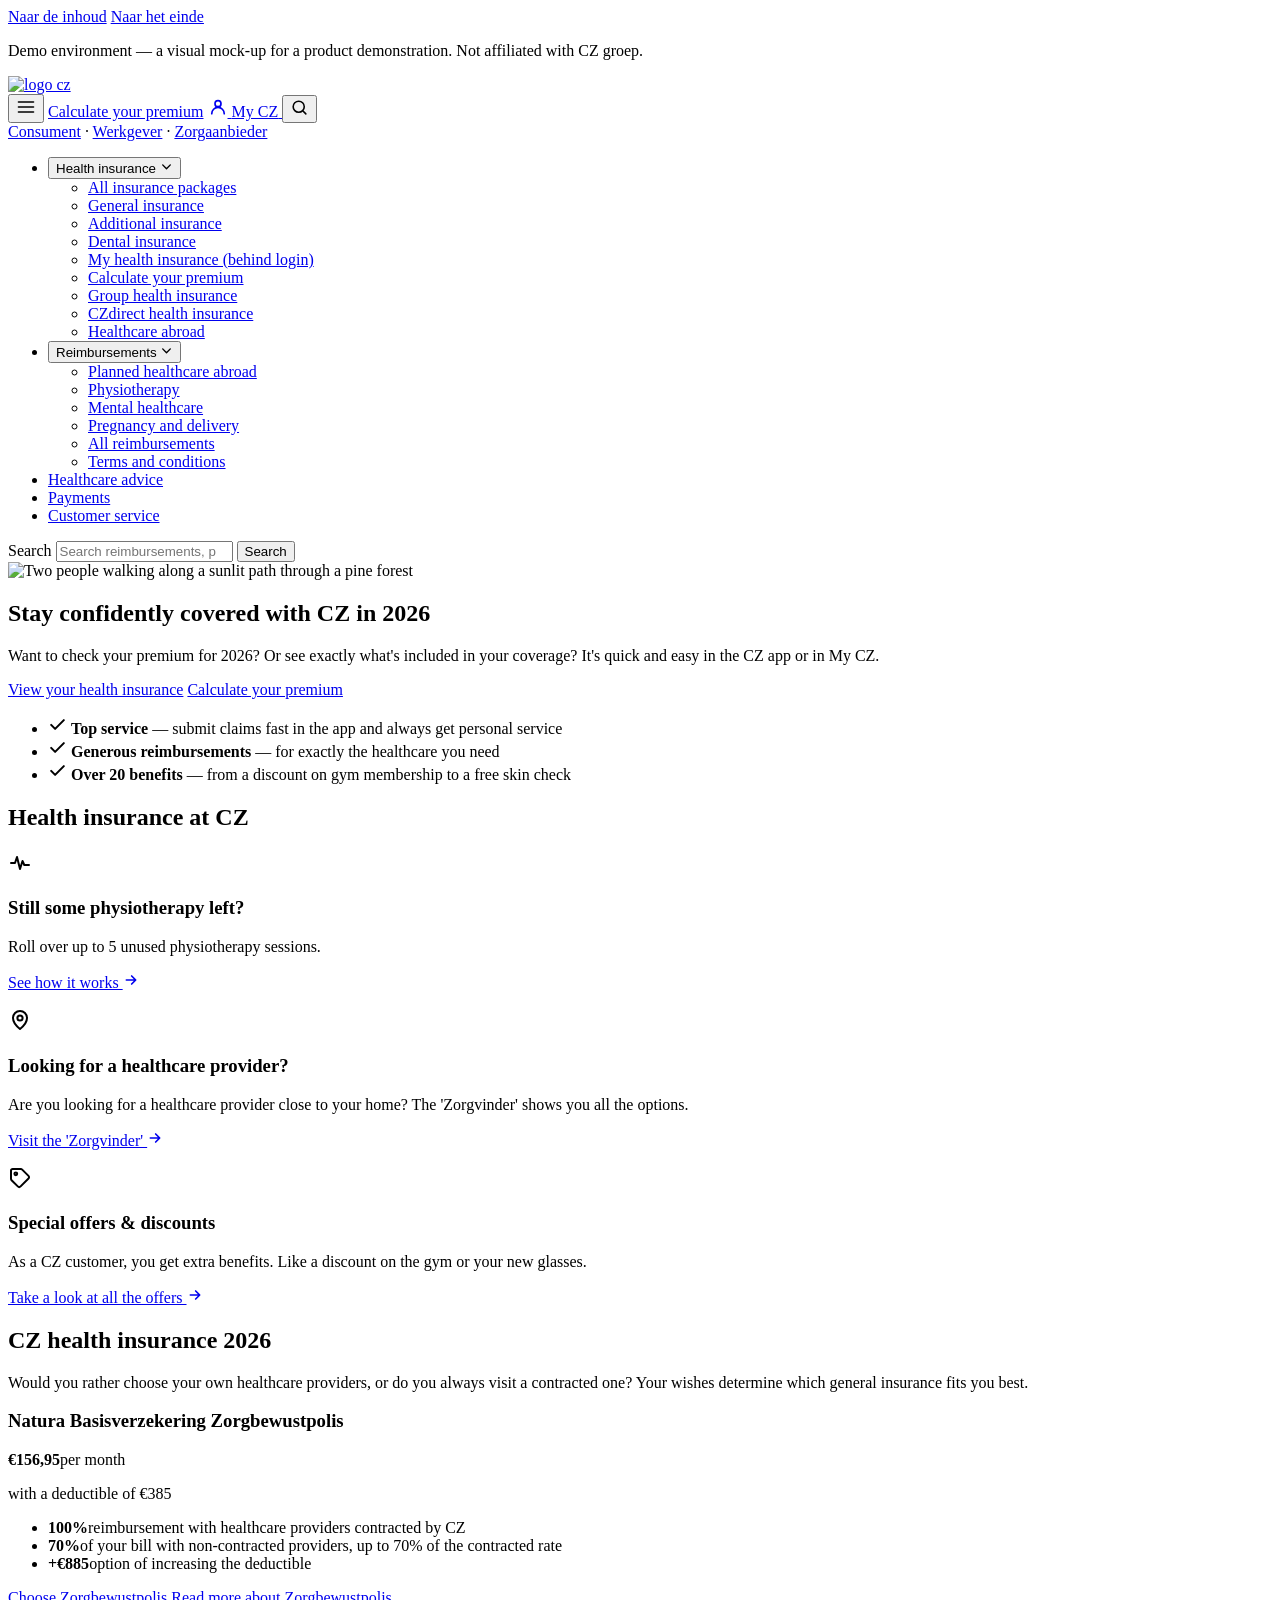
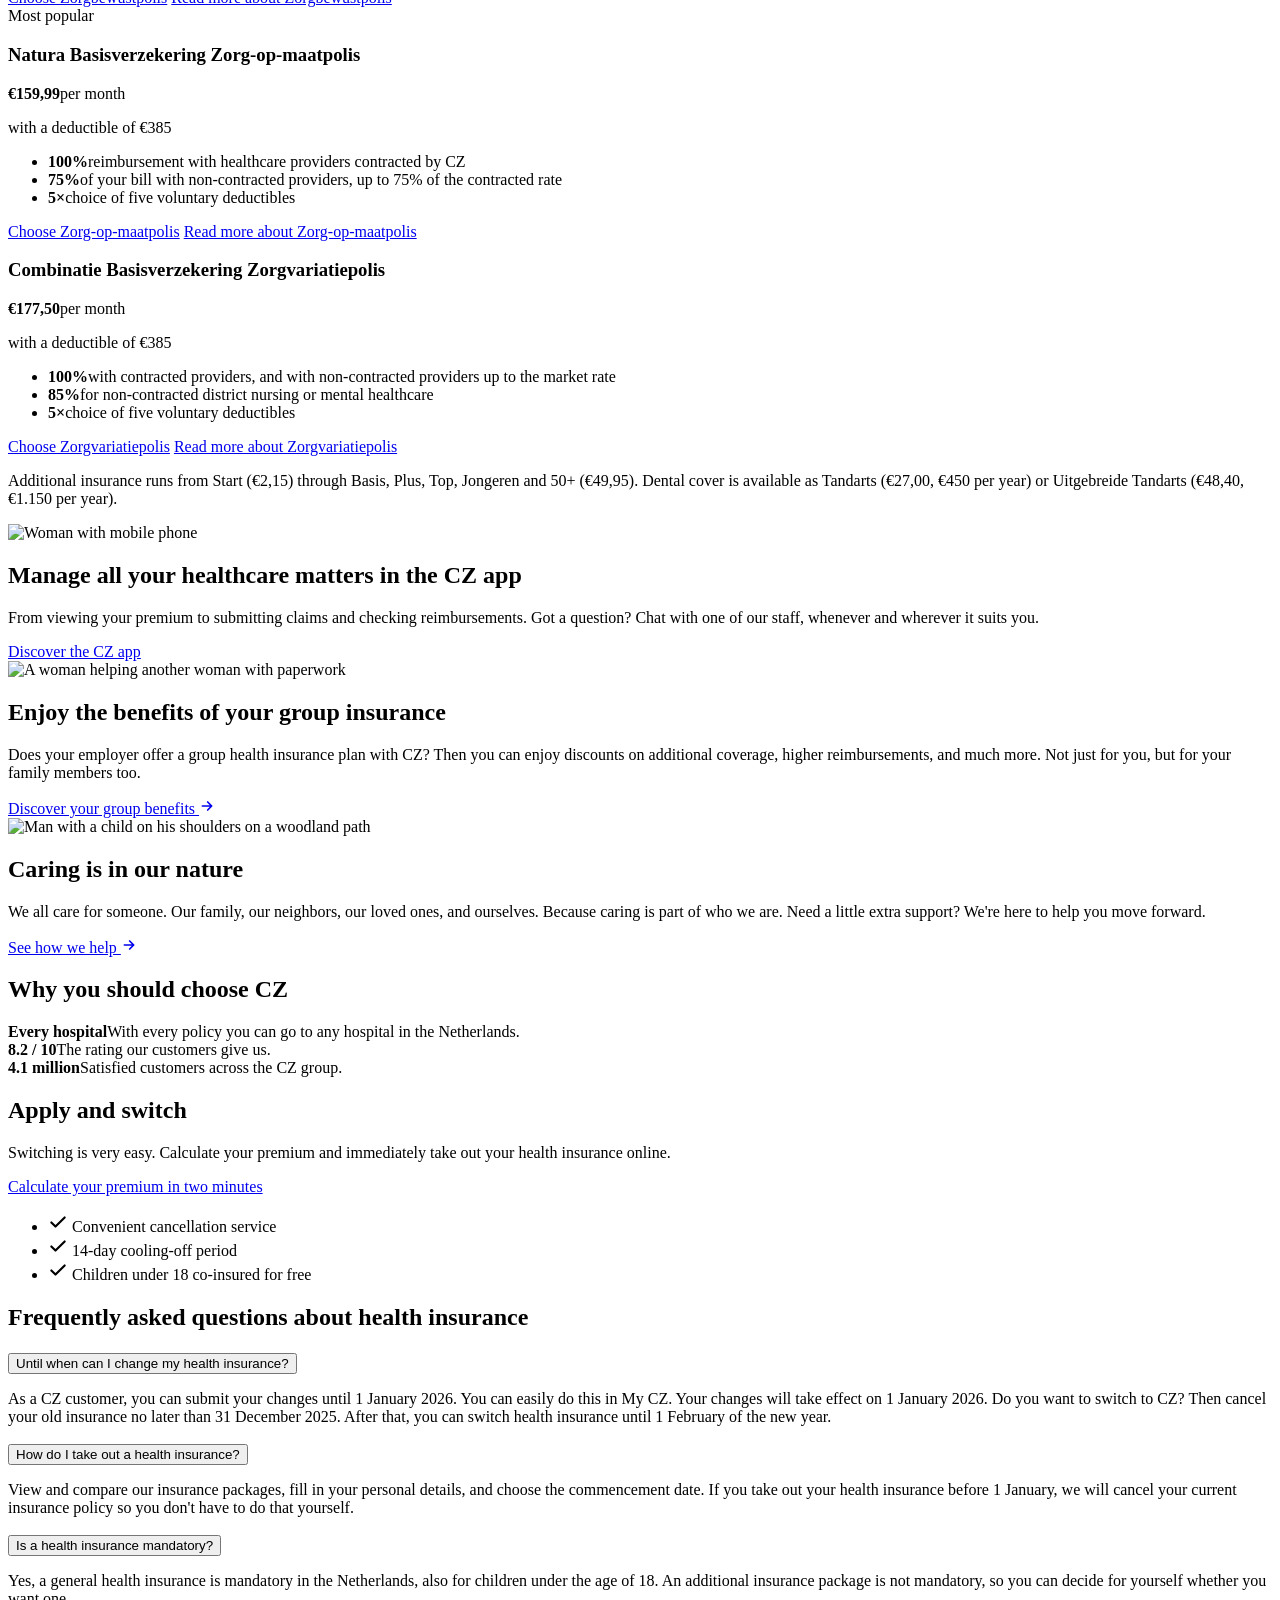
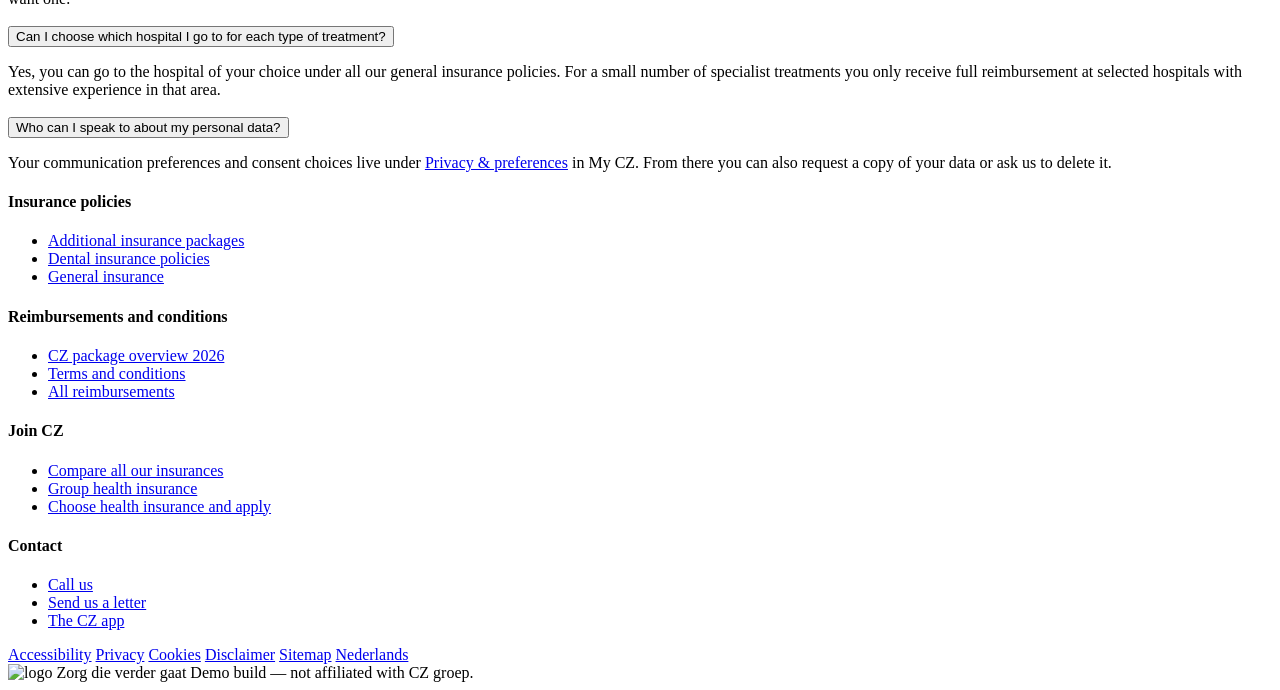
==== commit a338d75a: "Update index.html" ====
--- a/index.html
+++ b/index.html
@@ -1,1253 +1,448 @@
-
 
 <!DOCTYPE html>
-<html class="no-js cz" lang="nl-NL">
+<!-- DEMO ENVIRONMENT — NOT AFFILIATED WITH CZ GROEP. For product demonstration purposes only. -->
+<html lang="en">
 <head>
-    <title>Zorgverzekering van CZ: ruime keuze en gratis zorgadvies - CZ - CZ</title>
-    <meta charset="utf-8">
-    <meta name="viewport" content="width=device-width,initial-scale=1,shrink-to-fit=no">
-    <meta name="description" content="Ruime keuze aan zorgverzekeringen, scherpe premie, hulp bij het regelen van zorg en eenvoudig online declareren. Bekijk alle voordelen van CZ en stap over.">
-    <meta name="robots" content="index, follow">
-    <meta name="theme-color" content="#000000">
-    <script type="text/javascript" src="/ruxitagentjs_ICA15789NPRTUVXfqrux_10343260715123811.js" data-dtconfig="rid=RID_2418|rpid=-352747260|domain=cz.nl|reportUrl=https://bf47242zsa.bf.dynatrace.com/bf|app=648fa58ee0b6ac78|cors=1|owasp=1|featureHash=ICA15789NPRTUVXfqrux|rdnt=1|uxrgce=1|cuc=0maj7qa4|mel=100000|expw=1|dpvc=1|lastModification=1787217639728|postfix=0maj7qa4|tp=500,50,0|srbbv=2|agentUri=/ruxitagentjs_ICA15789NPRTUVXfqrux_10343260715123811.js" data-config='{"revision":1787217639728,"beaconUri":"https://bf47242zsa.bf.dynatrace.com/bf","agentUri":"/ruxitagentjs_ICA15789NPRTUVXfqrux_10343260715123811.js","environmentId":"0maj7qa4","modules":"ICA15789NPRTUVXfqrux"}' data-envconfig='{"tracestateKeyPrefix":"f83cb37-567fd5f1"}' data-appconfig='{"app":"648fa58ee0b6ac78","disableUserTracking":true}'></script><link rel="preload" as="font" href="/resources/fe/fonts/TheMixB4-7_Bold.woff2" type="font/woff2" crossorigin="anonymous">
-    <link rel="preload" as="font" href="/resources/fe/fonts/TheSansB4-5_Plain.woff2" type="font/woff2" crossorigin="anonymous">
-    <link rel="preload" as="font" href="/resources/fe/fonts/TheSansB4-7_Bold.woff2" type="font/woff2" crossorigin="anonymous">
-    <link rel="shortcut icon" href="/resources/fe/favicon.ico">
-    <link rel="stylesheet" href="/resources/fe/css/style.css?v=_K_gemiwbSgYyHM9p-JH4ToofntPU27Pje6nsS1aoAk" media="all">
-    
-
-        <link rel="alternate" href="https://www.cz.nl/en/" hreflang="en">
-        <link rel="alternate" href="https://www.cz.nl/" hreflang="nl">
-        <link rel="alternate" href="https://www.cz.nl/" hreflang="x-default">
-
-    
-    
-<!-- Start VWO Async SmartCode -->
-
-<link rel="preconnect" href="https://dev.visualwebsiteoptimizer.com" />
-
-<script type='text/javascript' id='vwoCode'>
-
-window._vwo_code=window._vwo_code || (function() {
-
-var account_id=390058,
-
-version = 1.5,
-
-settings_tolerance=2000,
-
-library_tolerance=2500,
-
-use_existing_jquery=false,
-
-is_spa=1,
-
-hide_element='body',
-
-hide_element_style = 'opacity:0 !important;filter:alpha(opacity=0) !important;background:none !important',
-
-/* DO NOT EDIT BELOW THIS LINE */
-
-f=false,d=document,vwoCodeEl=d.querySelector('#vwoCode'),code={use_existing_jquery:function(){return use_existing_jquery},library_tolerance:function(){return library_tolerance},hide_element_style:function(){return'{'+hide_element_style+'}'},finish:function(){if(!f){f=true;var e=d.getElementById('_vis_opt_path_hides');if(e)e.parentNode.removeChild(e)}},finished:function(){return f},load:function(e){var t=d.createElement('script');t.fetchPriority='high';t.src=e;t.type='text/javascript';t.onerror=function(){_vwo_code.finish()};d.getElementsByTagName('head')[0].appendChild(t)},getVersion:function(){return version},getMatchedCookies:function(e){var t=[];if(document.cookie){t=document.cookie.match(e)||[]}return t},getCombinationCookie:function(){var e=code.getMatchedCookies(/(?:^|;)\s?(_vis_opt_exp_\d+_combi=[^;$]*)/gi);e=e.map(function(e){try{var t=decodeURIComponent(e);if(!/_vis_opt_exp_\d+_combi=(?:\d+,?)+\s*$/.test(t)){return''}return t}catch(e){return''}});var i=[];e.forEach(function(e){var t=e.match(/([\d,]+)/g);t&&i.push(t.join('-'))});return i.join('|')},init:function(){if(d.URL.indexOf('__vwo_disable__')>-1)return;window.settings_timer=setTimeout(function(){_vwo_code.finish()},settings_tolerance);var e=d.createElement('style'),t=hide_element?hide_element+'{'+hide_element_style+'}':'',i=d.getElementsByTagName('head')[0];e.setAttribute('id','_vis_opt_path_hides');vwoCodeEl&&e.setAttribute('nonce',vwoCodeEl.nonce);e.setAttribute('type','text/css');if(e.styleSheet)e.styleSheet.cssText=t;else e.appendChild(d.createTextNode(t));i.appendChild(e);var n=this.getCombinationCookie();this.load('https://dev.visualwebsiteoptimizer.com/j.php?a='+account_id+'&u='+encodeURIComponent(d.URL)+'&f='+ +is_spa+'&vn='+version+(n?'&c='+n:''));return settings_timer}};window._vwo_settings_timer = code.init();return code;}());
-
-</script>
-
-<!-- End VWO Async SmartCode -->
+<meta charset="utf-8">
+<meta name="viewport" content="width=device-width, initial-scale=1">
+<meta name="robots" content="noindex, nofollow">
+<meta name="theme-color" content="#000000">
+<title>CZ healthcare insurance: health insurance in the Netherlands — demo</title>
+<meta name="description" content="Demo replica of the CZ consumer website. Not affiliated with CZ groep.">
+
+<!-- =====================================================================
+     SCRIPT SLOT — intentionally empty. No cookie banner in this build.
+     ================================================================== -->
+
+<link rel="preconnect" href="https://fonts.googleapis.com">
+<link rel="preconnect" href="https://fonts.gstatic.com" crossorigin>
+<link href="https://fonts.googleapis.com/css2?family=Nunito+Sans:ital,opsz,wght@0,6..12,400;0,6..12,600;0,6..12,700;0,6..12,800&display=swap" rel="stylesheet">
+<link rel="stylesheet" href="assets/css/site.css">
 </head>
 <body>
 
-    <nav aria-label="skiplinks">
-        <ul class="c-skip-links">
-            <li><a href="#content">Naar de inhoud</a></li>
-            <li><a href="#footer">Naar het einde</a></li>
+<div class="skip-links">
+  <a href="#content">Naar de inhoud</a>
+  <a href="#footer">Naar het einde</a>
+</div>
+
+<p class="demo-note">Demo environment — a visual mock-up for a product demonstration. Not affiliated with CZ groep.</p>
+
+<header class="site-header">
+  <div class="brandbar" aria-hidden="true"><i></i><i></i><i></i><i></i><i></i><i></i></div>
+    <div class="wrap header-top">
+    <!-- Official CZ logo, loaded from cz.nl. Falls back to a local wordmark. -->
+    <a class="logo" href="index.html" aria-label="CZ, back to the homepage">
+      <img src="https://www.cz.nl/resources/fe/images/logo.svg" alt="logo cz"
+           width="96" height="40"
+           onerror="this.onerror=null;this.src='assets/img/cz-logo.svg';">
+    </a>
+
+    <div class="header-tools">
+      <button class="icon-btn nav-toggle" id="navToggle" aria-expanded="false" aria-controls="headerNav" aria-label="Menu">
+        <svg width="20" height="20" viewBox="0 0 24 24" fill="none" stroke="currentColor" stroke-width="2" stroke-linecap="round"><path d="M3 6h18M3 12h18M3 18h18"/></svg>
+      </button>
+      <a class="btn btn--primary btn--sm" href="index.html#packages">Calculate your premium</a>
+      <a class="login-link" href="mijn-cz.html">
+        <svg width="20" height="20" viewBox="0 0 24 24" fill="none" stroke="currentColor" stroke-width="2" stroke-linecap="round"><circle cx="12" cy="8" r="3.6"/><path d="M4.5 20a7.5 7.5 0 0 1 15 0"/></svg>
+        <span>My CZ</span>
+      </a>
+      <button class="icon-btn" id="searchToggle" aria-expanded="false" aria-controls="searchDrawer" aria-label="Zoeken">
+        <svg width="19" height="19" viewBox="0 0 24 24" fill="none" stroke="currentColor" stroke-width="2" stroke-linecap="round"><circle cx="11" cy="11" r="7"/><path d="m20 20-3.6-3.6"/></svg>
+      </button>
+    </div>
+  </div>
+
+  <div class="header-nav" id="headerNav">
+    <div class="wrap nav-row">
+      <div class="audience">
+        <a href="index.html" aria-current="page">Consument</a> &middot;
+        <a href="index.html">Werkgever</a> &middot;
+        <a href="index.html">Zorgaanbieder</a>
+      </div>
+
+      <ul class="main-nav" id="mainNav">
+        <li>
+          <button type="button" aria-expanded="false" aria-controls="mega-insurance">
+            Health insurance
+            <svg class="caret" width="13" height="13" viewBox="0 0 24 24" fill="none" stroke="currentColor" stroke-width="2.6" stroke-linecap="round" stroke-linejoin="round"><path d="m5 9 7 7 7-7"/></svg>
+          </button>
+          <div class="mega" id="mega-insurance">
+            <ul>
+              <li><a href="index.html#packages">All insurance packages</a></li>
+              <li><a href="index.html#packages">General insurance</a></li>
+              <li><a href="index.html#packages">Additional insurance</a></li>
+              <li><a href="index.html#packages">Dental insurance</a></li>
+              <li><a href="mijn-cz.html#policy">My health insurance (behind login)</a></li>
+              <li><a href="index.html#packages">Calculate your premium</a></li>
+            </ul>
+            <ul>
+              <li><a href="index.html#group">Group health insurance</a></li>
+              <li><a href="index.html">CZdirect health insurance</a></li>
+              <li><a href="index.html">Healthcare abroad</a></li>
+            </ul>
+          </div>
+        </li>
+        <li>
+          <button type="button" aria-expanded="false" aria-controls="mega-reimbursements">
+            Reimbursements
+            <svg class="caret" width="13" height="13" viewBox="0 0 24 24" fill="none" stroke="currentColor" stroke-width="2.6" stroke-linecap="round" stroke-linejoin="round"><path d="m5 9 7 7 7-7"/></svg>
+          </button>
+          <div class="mega" id="mega-reimbursements">
+            <ul>
+              <li><a href="index.html">Planned healthcare abroad</a></li>
+              <li><a href="index.html">Physiotherapy</a></li>
+              <li><a href="index.html">Mental healthcare</a></li>
+            </ul>
+            <ul>
+              <li><a href="index.html">Pregnancy and delivery</a></li>
+              <li><a href="index.html">All reimbursements</a></li>
+              <li><a href="index.html">Terms and conditions</a></li>
+            </ul>
+          </div>
+        </li>
+        <li><a href="index.html#advice">Healthcare advice</a></li>
+        <li><a href="index.html">Payments</a></li>
+        <li><a href="index.html#faq">Customer service</a></li>
+      </ul>
+    </div>
+  </div>
+
+  <div class="search-drawer" id="searchDrawer">
+    <div class="wrap">
+      <form role="search" onsubmit="return false;">
+        <label class="visually-hidden" for="siteSearch">Search</label>
+        <input id="siteSearch" type="search" placeholder="Search reimbursements, providers, forms…">
+        <button class="btn btn--primary" type="submit">Search</button>
+      </form>
+    </div>
+  </div>
+</header>
+
+<main id="content">
+
+  <!-- BANNER -->
+  <div class="banner">
+    <img src="https://images.pexels.com/photos/20363852/pexels-photo-20363852.jpeg?auto=compress&amp;cs=tinysrgb&amp;w=1280&amp;h=360&amp;fit=crop"
+         alt="Two people walking along a sunlit path through a pine forest" width="1280" height="360">
+  </div>
+
+  <section class="intro">
+    <div class="wrap intro__grid">
+      <div>
+        <h1>Stay confidently covered with CZ in 2026</h1>
+        <p>Want to check your premium for 2026? Or see exactly what's included in your coverage? It's quick and easy in the CZ app or in My CZ.</p>
+        <div class="intro__cta">
+          <a class="btn btn--primary" href="mijn-cz.html">View your health insurance</a>
+          <a class="btn btn--ghost" href="index.html#packages">Calculate your premium</a>
+        </div>
+      </div>
+      <ul class="usp">
+        <li>
+          <svg width="19" height="19" viewBox="0 0 24 24" fill="none" stroke="currentColor" stroke-width="2.6" stroke-linecap="round" stroke-linejoin="round"><path d="m4 12.5 5 5L20 6.5"/></svg>
+          <span><strong>Top service</strong> — submit claims fast in the app and always get personal service</span>
+        </li>
+        <li>
+          <svg width="19" height="19" viewBox="0 0 24 24" fill="none" stroke="currentColor" stroke-width="2.6" stroke-linecap="round" stroke-linejoin="round"><path d="m4 12.5 5 5L20 6.5"/></svg>
+          <span><strong>Generous reimbursements</strong> — for exactly the healthcare you need</span>
+        </li>
+        <li>
+          <svg width="19" height="19" viewBox="0 0 24 24" fill="none" stroke="currentColor" stroke-width="2.6" stroke-linecap="round" stroke-linejoin="round"><path d="m4 12.5 5 5L20 6.5"/></svg>
+          <span><strong>Over 20 benefits</strong> — from a discount on gym membership to a free skin check</span>
+        </li>
+      </ul>
+    </div>
+  </section>
+
+  <!-- THREE LINK CARDS -->
+  <section class="section">
+    <div class="wrap">
+      <div class="section__head"><h2>Health insurance at CZ</h2></div>
+      <div class="quicklinks">
+
+        <article class="quick">
+          <div class="quick__icon">
+            <svg width="24" height="24" viewBox="0 0 24 24" fill="none" stroke="currentColor" stroke-width="2" stroke-linecap="round" stroke-linejoin="round"><path d="M3 12h4l2-6 3 12 2.5-8 1.8 4H21"/></svg>
+          </div>
+          <h3>Still some physiotherapy left?</h3>
+          <p>Roll over up to 5 unused physiotherapy sessions.</p>
+          <p><a class="link-arrow" href="index.html#faq">See how it works
+            <svg width="16" height="16" viewBox="0 0 24 24" fill="none" stroke="currentColor" stroke-width="2.5" stroke-linecap="round" stroke-linejoin="round"><path d="M5 12h13M13 6l6 6-6 6"/></svg></a></p>
+        </article>
+
+        <article class="quick">
+          <div class="quick__icon">
+            <svg width="24" height="24" viewBox="0 0 24 24" fill="none" stroke="currentColor" stroke-width="2" stroke-linecap="round" stroke-linejoin="round"><path d="M12 21s7-5.6 7-11a7 7 0 1 0-14 0c0 5.4 7 11 7 11Z"/><circle cx="12" cy="10" r="2.6"/></svg>
+          </div>
+          <h3>Looking for a healthcare provider?</h3>
+          <p>Are you looking for a healthcare provider close to your home? The 'Zorgvinder' shows you all the options.</p>
+          <p><a class="link-arrow" href="index.html#advice">Visit the 'Zorgvinder'
+            <svg width="16" height="16" viewBox="0 0 24 24" fill="none" stroke="currentColor" stroke-width="2.5" stroke-linecap="round" stroke-linejoin="round"><path d="M5 12h13M13 6l6 6-6 6"/></svg></a></p>
+        </article>
+
+        <article class="quick">
+          <div class="quick__icon">
+            <svg width="24" height="24" viewBox="0 0 24 24" fill="none" stroke="currentColor" stroke-width="2" stroke-linecap="round" stroke-linejoin="round"><path d="M20.5 12.5 12.6 20.4a2 2 0 0 1-2.8 0l-6.2-6.2a2 2 0 0 1-.6-1.4V4.6A1.6 1.6 0 0 1 4.6 3h8.2a2 2 0 0 1 1.4.6l6.3 6.3a1.8 1.8 0 0 1 0 2.6Z"/><circle cx="7.8" cy="7.8" r="1.4"/></svg>
+          </div>
+          <h3>Special offers &amp; discounts</h3>
+          <p>As a CZ customer, you get extra benefits. Like a discount on the gym or your new glasses.</p>
+          <p><a class="link-arrow" href="index.html#advice">Take a look at all the offers
+            <svg width="16" height="16" viewBox="0 0 24 24" fill="none" stroke="currentColor" stroke-width="2.5" stroke-linecap="round" stroke-linejoin="round"><path d="M5 12h13M13 6l6 6-6 6"/></svg></a></p>
+        </article>
+
+      </div>
+    </div>
+  </section>
+
+  <!-- PACKAGES -->
+  <section class="section section--alt" id="packages">
+    <div class="wrap">
+      <div class="section__head">
+        <h2>CZ health insurance 2026</h2>
+        <p>Would you rather choose your own healthcare providers, or do you always visit a contracted one? Your wishes determine which general insurance fits you best.</p>
+      </div>
+
+      <div class="packages">
+
+        <article class="pkg">
+          <h3>Natura Basisverzekering Zorgbewustpolis</h3>
+          <div class="pkg__price"><strong>&euro;156,95</strong><span>per month</span></div>
+          <p class="pkg__deductible">with a deductible of &euro;385</p>
+          <ul>
+            <li><b>100%</b><span>reimbursement with healthcare providers contracted by CZ</span></li>
+            <li><b>70%</b><span>of your bill with non-contracted providers, up to 70% of the contracted rate</span></li>
+            <li><b>+&euro;885</b><span>option of increasing the deductible</span></li>
+          </ul>
+          <div class="pkg__actions">
+            <a class="btn btn--primary" href="index.html#switch">Choose Zorgbewustpolis</a>
+            <a class="link-arrow" href="index.html#faq" style="justify-content:center">Read more about Zorgbewustpolis</a>
+          </div>
+        </article>
+
+        <article class="pkg pkg--popular">
+          <span class="pkg__flag">Most popular</span>
+          <h3>Natura Basisverzekering Zorg-op-maatpolis</h3>
+          <div class="pkg__price"><strong>&euro;159,99</strong><span>per month</span></div>
+          <p class="pkg__deductible">with a deductible of &euro;385</p>
+          <ul>
+            <li><b>100%</b><span>reimbursement with healthcare providers contracted by CZ</span></li>
+            <li><b>75%</b><span>of your bill with non-contracted providers, up to 75% of the contracted rate</span></li>
+            <li><b>5&times;</b><span>choice of five voluntary deductibles</span></li>
+          </ul>
+          <div class="pkg__actions">
+            <a class="btn btn--primary" href="index.html#switch">Choose Zorg-op-maatpolis</a>
+            <a class="link-arrow" href="index.html#faq" style="justify-content:center">Read more about Zorg-op-maatpolis</a>
+          </div>
+        </article>
+
+        <article class="pkg">
+          <h3>Combinatie Basisverzekering Zorgvariatiepolis</h3>
+          <div class="pkg__price"><strong>&euro;177,50</strong><span>per month</span></div>
+          <p class="pkg__deductible">with a deductible of &euro;385</p>
+          <ul>
+            <li><b>100%</b><span>with contracted providers, and with non-contracted providers up to the market rate</span></li>
+            <li><b>85%</b><span>for non-contracted district nursing or mental healthcare</span></li>
+            <li><b>5&times;</b><span>choice of five voluntary deductibles</span></li>
+          </ul>
+          <div class="pkg__actions">
+            <a class="btn btn--primary" href="index.html#switch">Choose Zorgvariatiepolis</a>
+            <a class="link-arrow" href="index.html#faq" style="justify-content:center">Read more about Zorgvariatiepolis</a>
+          </div>
+        </article>
+
+      </div>
+
+      <p class="pkg-note">Additional insurance runs from Start (&euro;2,15) through Basis, Plus, Top, Jongeren and 50+ (&euro;49,95). Dental cover is available as Tandarts (&euro;27,00, &euro;450 per year) or Uitgebreide Tandarts (&euro;48,40, &euro;1.150 per year).</p>
+    </div>
+  </section>
+
+  <!-- CLUSTER GRID -->
+  <section class="section" id="advice">
+    <div class="wrap">
+      <div class="cluster">
+
+        <div class="cluster__row">
+          <div class="cluster__media">
+            <img src="https://images.pexels.com/photos/5902264/pexels-photo-5902264.jpeg?auto=compress&amp;cs=tinysrgb&amp;w=768&amp;h=432&amp;fit=crop"
+                 alt="Woman with mobile phone" width="768" height="432" loading="lazy">
+          </div>
+          <div class="cluster__body">
+            <h2>Manage all your healthcare matters in the CZ app</h2>
+            <p>From viewing your premium to submitting claims and checking reimbursements. Got a question? Chat with one of our staff, whenever and wherever it suits you.</p>
+            <a class="btn btn--ghost" href="app.html">Discover the CZ app</a>
+          </div>
+        </div>
+
+        <div class="cluster__row" id="group">
+          <div class="cluster__media">
+            <img src="https://images.pexels.com/photos/7659869/pexels-photo-7659869.jpeg?auto=compress&amp;cs=tinysrgb&amp;w=768&amp;h=432&amp;fit=crop"
+                 alt="A woman helping another woman with paperwork" width="768" height="432" loading="lazy">
+          </div>
+          <div class="cluster__body">
+            <h2>Enjoy the benefits of your group insurance</h2>
+            <p>Does your employer offer a group health insurance plan with CZ? Then you can enjoy discounts on additional coverage, higher reimbursements, and much more. Not just for you, but for your family members too.</p>
+            <a class="link-arrow" href="mijn-cz.html">Discover your group benefits
+              <svg width="16" height="16" viewBox="0 0 24 24" fill="none" stroke="currentColor" stroke-width="2.5" stroke-linecap="round" stroke-linejoin="round"><path d="M5 12h13M13 6l6 6-6 6"/></svg></a>
+          </div>
+        </div>
+
+        <div class="cluster__row">
+          <div class="cluster__media">
+            <img src="https://images.pexels.com/photos/3932687/pexels-photo-3932687.jpeg?auto=compress&amp;cs=tinysrgb&amp;w=768&amp;h=432&amp;fit=crop"
+                 alt="Man with a child on his shoulders on a woodland path" width="768" height="432" loading="lazy">
+          </div>
+          <div class="cluster__body">
+            <h2>Caring is in our nature</h2>
+            <p>We all care for someone. Our family, our neighbors, our loved ones, and ourselves. Because caring is part of who we are. Need a little extra support? We're here to help you move forward.</p>
+            <a class="link-arrow" href="index.html#faq">See how we help
+              <svg width="16" height="16" viewBox="0 0 24 24" fill="none" stroke="currentColor" stroke-width="2.5" stroke-linecap="round" stroke-linejoin="round"><path d="M5 12h13M13 6l6 6-6 6"/></svg></a>
+          </div>
+        </div>
+
+      </div>
+    </div>
+  </section>
+
+  <!-- WHY CZ -->
+  <section class="section section--alt">
+    <div class="wrap">
+      <div class="section__head"><h2>Why you should choose CZ</h2></div>
+      <div class="trust">
+        <div><strong>Every hospital</strong><span>With every policy you can go to any hospital in the Netherlands.</span></div>
+        <div><strong>8.2 / 10</strong><span>The rating our customers give us.</span></div>
+        <div><strong>4.1 million</strong><span>Satisfied customers across the CZ group.</span></div>
+      </div>
+    </div>
+  </section>
+
+  <!-- APPLY AND SWITCH -->
+  <section class="section" id="switch">
+    <div class="wrap switch-block">
+      <div>
+        <h2>Apply and switch</h2>
+        <p>Switching is very easy. Calculate your premium and immediately take out your health insurance online.</p>
+        <a class="btn btn--primary" href="index.html#packages">Calculate your premium in two minutes</a>
+      </div>
+      <ul class="checklist">
+        <li>
+          <svg width="20" height="20" viewBox="0 0 24 24" fill="none" stroke="currentColor" stroke-width="2.6" stroke-linecap="round" stroke-linejoin="round"><path d="m4 12.5 5 5L20 6.5"/></svg>
+          <span>Convenient cancellation service</span>
+        </li>
+        <li>
+          <svg width="20" height="20" viewBox="0 0 24 24" fill="none" stroke="currentColor" stroke-width="2.6" stroke-linecap="round" stroke-linejoin="round"><path d="m4 12.5 5 5L20 6.5"/></svg>
+          <span>14-day cooling-off period</span>
+        </li>
+        <li>
+          <svg width="20" height="20" viewBox="0 0 24 24" fill="none" stroke="currentColor" stroke-width="2.6" stroke-linecap="round" stroke-linejoin="round"><path d="m4 12.5 5 5L20 6.5"/></svg>
+          <span>Children under 18 co-insured for free</span>
+        </li>
+      </ul>
+    </div>
+  </section>
+
+  <!-- FAQ -->
+  <section class="section section--alt" id="faq">
+    <div class="wrap">
+      <div class="section__head"><h2>Frequently asked questions about health insurance</h2></div>
+      <div class="faq" id="faq-list">
+
+        <div class="faq__item">
+          <h3 style="margin:0"><button class="faq__q" aria-expanded="true">Until when can I change my health insurance?</button></h3>
+          <div class="faq__a is-open">
+            <p>As a CZ customer, you can submit your changes until 1 January 2026. You can easily do this in My CZ. Your changes will take effect on 1 January 2026. Do you want to switch to CZ? Then cancel your old insurance no later than 31 December 2025. After that, you can switch health insurance until 1 February of the new year.</p>
+          </div>
+        </div>
+
+        <div class="faq__item">
+          <h3 style="margin:0"><button class="faq__q" aria-expanded="false">How do I take out a health insurance?</button></h3>
+          <div class="faq__a">
+            <p>View and compare our insurance packages, fill in your personal details, and choose the commencement date. If you take out your health insurance before 1 January, we will cancel your current insurance policy so you don't have to do that yourself.</p>
+          </div>
+        </div>
+
+        <div class="faq__item">
+          <h3 style="margin:0"><button class="faq__q" aria-expanded="false">Is a health insurance mandatory?</button></h3>
+          <div class="faq__a">
+            <p>Yes, a general health insurance is mandatory in the Netherlands, also for children under the age of 18. An additional insurance package is not mandatory, so you can decide for yourself whether you want one.</p>
+          </div>
+        </div>
+
+        <div class="faq__item">
+          <h3 style="margin:0"><button class="faq__q" aria-expanded="false">Can I choose which hospital I go to for each type of treatment?</button></h3>
+          <div class="faq__a">
+            <p>Yes, you can go to the hospital of your choice under all our general insurance policies. For a small number of specialist treatments you only receive full reimbursement at selected hospitals with extensive experience in that area.</p>
+          </div>
+        </div>
+
+        <div class="faq__item">
+          <h3 style="margin:0"><button class="faq__q" aria-expanded="false">Who can I speak to about my personal data?</button></h3>
+          <div class="faq__a">
+            <p>Your communication preferences and consent choices live under <a href="mijn-cz.html#privacy">Privacy &amp; preferences</a> in My CZ. From there you can also request a copy of your data or ask us to delete it.</p>
+          </div>
+        </div>
+
+      </div>
+    </div>
+  </section>
+
+</main>
+
+<footer class="site-footer" id="footer">
+  <div class="brandbar" aria-hidden="true"><i></i><i></i><i></i><i></i><i></i><i></i></div>
+    <div class="wrap">
+    <div class="footer-grid">
+      <div>
+        <h4>Insurance policies</h4>
+        <ul>
+          <li><a href="index.html#packages">Additional insurance packages</a></li>
+          <li><a href="index.html#packages">Dental insurance policies</a></li>
+          <li><a href="index.html#packages">General insurance</a></li>
         </ul>
-    </nav>
-    
-
-    <div class="c-meta-bar" data-module="MetaBar StickyNav" role="region" aria-label="Meta info">
-        <ul class="c-meta-bar__list">
-            <li class="c-meta-bar__list-item active">
-                
-
-
-<svg focusable="false" class="c-icon c-icon--check " aria-hidden="true">
-    <use href="/resources/fe/images/svg.svg#check" xlink:href="/resources/fe/images/svg.svg#check"></use>
-</svg>
-                Geen winstoogmerk
-            </li>
-            <li class="c-meta-bar__list-item">
-                
-
-
-<svg focusable="false" class="c-icon c-icon--check " aria-hidden="true">
-    <use href="/resources/fe/images/svg.svg#check" xlink:href="/resources/fe/images/svg.svg#check"></use>
-</svg>
-                Ruim 3 miljoen klanten
-            </li>
-            <li class="c-meta-bar__list-item">
-                
-
-
-<svg focusable="false" class="c-icon c-icon--check " aria-hidden="true">
-    <use href="/resources/fe/images/svg.svg#check" xlink:href="/resources/fe/images/svg.svg#check"></use>
-</svg>
-                Sinds 1930
-            </li>
+      </div>
+      <div>
+        <h4>Reimbursements and conditions</h4>
+        <ul>
+          <li><a href="index.html">CZ package overview 2026</a></li>
+          <li><a href="index.html">Terms and conditions</a></li>
+          <li><a href="index.html">All reimbursements</a></li>
         </ul>
-    </div>
-<div class="shared-header-wrapper" data-module="Navigation">
-    <header class="shared-header" data-brand-name="cz" data-testid="branding-bar">
-        <div aria-hidden="true" class="shared-header__overlay"></div>
-        <div class="shared-header__nav-container">
-            
-
-<div class="shared-header__top-bar">
-    <div>
-        <button popovertarget="navigationdialog" class="shared-header__btn-mobile shared-header__btn-mobile--menu"
-                data-testid="shared-header-btn-menu-mobile">
-            <span>
-                <span></span>
-                <span></span>
-                <span></span>
-            </span>
-            <span class="shared-header__btn-mobile--menu-is-closed">
-                Menu
-            </span>
-            <span class="shared-header__btn-mobile--menu-is-open">
-                Sluiten
-            </span>
-        </button>
-        
-    <a class="c-btn c-btn--ghost-inverse c-btn--small shared-header__btn--shopping-cart" href="/zorgverzekering/premie-berekenen">
-        <span>
-            
-
-
-<svg focusable="false" class="c-icon c-icon--shopping-cart " aria-hidden="true">
-    <use href="/resources/fe/images/svg.svg#shopping-cart" xlink:href="/resources/fe/images/svg.svg#shopping-cart"></use>
-</svg>
-        </span>
-        <span class="t-visuallyhidden" data-module="Shoppingcart" data-options='{"cartUrl": "https://api.cz.nl/external/salesfunnel/bff/cz/premie","srLabel":"Bereken uw premie","apimKey":"2fe1446104f346a1b639a23b89174c68", "checkCart": true}'>
-            Bereken uw premie
-        </span>
-    </a>
-
-        <a class="shared-header__logo" data-testid="shared-header-logo" href="/" tabindex="0"
-           aria-label="Link naar home pagina cz">
-            <img src="/resources/fe/images/logo.svg" alt="logo cz" />
-        </a>
-            <a class="shared-header__btn-mobile shared-header__btn-mobile--account"
-                data-testid="shared-header-btn-nav-account-mobile" href="https://mijn.cz.nl/Login"
-               target="_blank">
-                <span>
-                    
-
-
-<svg focusable="false" class="c-icon c-icon--user " aria-hidden="true">
-    <use href="/resources/fe/images/svg.svg#user" xlink:href="/resources/fe/images/svg.svg#user"></use>
-</svg>
-                </span>
-                <span>Mijn CZ</span>
-                <span class="t-visuallyhidden">(Opent in nieuw tabblad)</span>
-            </a>
-        <button class="shared-header__btn-mobile shared-header__btn-mobile--search" type="button" role="switch" aria-checked="false" data-module="ToggleButton" data-options='{"triggerName": "searchboxtrigger"}'
-            data-testid="shared-header-btn-search-mobile" aria-controls="topbarSearchBox" aria-expanded="false">
-            <span>
-                
-
-
-<svg focusable="false" class="c-icon c-icon--search " aria-hidden="true">
-    <use href="/resources/fe/images/svg.svg#search" xlink:href="/resources/fe/images/svg.svg#search"></use>
-</svg>
-                
-
-
-<svg focusable="false" class="c-icon c-icon--close " aria-hidden="true">
-    <use href="/resources/fe/images/svg.svg#close" xlink:href="/resources/fe/images/svg.svg#close"></use>
-</svg>
-            </span>
-            <span>Zoeken</span>
-        </button>
-        <dialog class="shared-header__search-dialog" id="topbarSearchBox">
-            
-
-
-    <search role="search" class="shared-header__search__wrapper">
-        <form action="/zoekresultaten" class="shared-header__search" data-module="HandleSearch" data-suggestions-label="Suggesties" method="get">
-            <div class="shared-header__search--input-wrapper">
-                <label for="shared-header-search-415465" class="t-visuallyhidden">Zoeken</label>
-                <input aria-controls="shared-header__list-415465" aria-autocomplete="list" aria-expanded="false" role="combobox" autocomplete="off" data-api="/api/search/suggestions" id="shared-header-search-415465" type="search">
-            </div>
-            <button class="shared-header__search-btn-clear shared-header__search-btn-clear--is-hidden" type="reset" tabindex="-1">
-                <span class="t-visuallyhidden">reset</span>
-                
-
-
-<svg focusable="false" class="c-icon c-icon--times-circle " aria-hidden="true">
-    <use href="/resources/fe/images/svg.svg#times-circle" xlink:href="/resources/fe/images/svg.svg#times-circle"></use>
-</svg>
-            </button>
-            <button class="shared-header__search-btn-submit" disabled="disabled" type="submit">
-                <span>
-                    
-
-
-<svg focusable="false" class="c-icon c-icon--search " aria-hidden="true">
-    <use href="/resources/fe/images/svg.svg#search" xlink:href="/resources/fe/images/svg.svg#search"></use>
-</svg>
-                </span>
-                <span>Zoeken</span>
-            </button>
-            <div class="shared-header__search-auto-complete shared-header__search-auto-complete--is-hidden">
-            </div>
-        </form>
-    </search>
-
-        </dialog>
-
-    </div>
-</div>
-            <div class="shared-header__nav-wrapper" id="navigationdialog" popover>
-                
-<nav class="shared-header__nav-domain-wrapper" aria-label="domain">
-        <ol class="shared-header__nav-domain">
-                <li>
-                    <a class="shared-header__nav-domain__link shared-header__nav-domain__link--is-active" aria-current=true
-                       data-testid="shared-header-nav-domain-item" href="/">
-                        Consument
-                    </a>
-                </li>
-                <li>
-                    <a class="shared-header__nav-domain__link " 
-                       data-testid="shared-header-nav-domain-item" href="/zakelijk">
-                        Zakelijk
-                    </a>
-                </li>
-                <li>
-                    <a class="shared-header__nav-domain__link " 
-                       data-testid="shared-header-nav-domain-item" href="/zzp">
-                        ZZP
-                    </a>
-                </li>
-                <li>
-                    <a class="shared-header__nav-domain__link " 
-                       data-testid="shared-header-nav-domain-item" href="/zorgaanbieder">
-                        Zorgaanbieder
-                    </a>
-                </li>
-                <li>
-                    <a class="shared-header__nav-domain__link " 
-                       data-testid="shared-header-nav-domain-item" href="/over-cz">
-                        Over CZ
-                    </a>
-                </li>
-        </ol>
-    <div class="shared-header__nav-buttons">
-        
-    <a class="c-btn c-btn--ghost-inverse c-btn--small shared-header__btn--shopping-cart" href="/zorgverzekering/premie-berekenen">
-        <span>
-            
-
-
-<svg focusable="false" class="c-icon c-icon--shopping-cart " aria-hidden="true">
-    <use href="/resources/fe/images/svg.svg#shopping-cart" xlink:href="/resources/fe/images/svg.svg#shopping-cart"></use>
-</svg>
-        </span>
-        <span class="t-visuallyhidden" data-module="Shoppingcart" data-options='{"cartUrl": "https://api.cz.nl/external/salesfunnel/bff/cz/premie","srLabel":"Bereken uw premie","apimKey":"2fe1446104f346a1b639a23b89174c68", "checkCart": true}'>
-            Bereken uw premie
-        </span>
-    </a>
-
-
-            <a class="c-btn c-btn--menu" data-testid="shared-header-btn-nav-account-desktop"
-               href="https://mijn.cz.nl/Login"
-               target="_blank">
-                
-
-
-<svg focusable="false" class="c-icon c-icon--user " aria-hidden="true">
-    <use href="/resources/fe/images/svg.svg#user" xlink:href="/resources/fe/images/svg.svg#user"></use>
-</svg>
-                <span>Mijn CZ</span>
-                <span class="t-visuallyhidden">(Opent in nieuw tabblad)</span>
-            </a>
-    </div>
-</nav>
-                
-
-    <nav class="shared-header__nav" aria-label="menu">
-        <ol class="shared-header__nav__list">
-            <li class="shared-header__nav__item shared-header__nav__item--is-home">
-                <a class="shared-header__nav__link" data-is-home-item="true"
-                   data-testid="shared-header-nav-item-lv1" href="/">
-                    
-
-
-<svg focusable="false" class="c-icon c-icon--home " aria-hidden="true">
-    <use href="/resources/fe/images/svg.svg#home" xlink:href="/resources/fe/images/svg.svg#home"></use>
-</svg>
-                    <span class="shared-header__nav__link__text">Consument</span>
-                </a>
-            </li>
-                <li class="shared-header__nav__item" data-item="">
-                        <button aria-controls="submenu-Zorgverzekering" aria-expanded="false" aria-haspopup="true" class="shared-header__nav__link"
-                                data-href="/zorgverzekering" data-submenu-id="sub-nav-Zorgverzekering" data-testid="shared-header-nav-item-lv1">
-                            <span class="shared-header__nav__link__text">Zorgverzekering</span>
-                            <span class="shared-header__nav__link__icon">
-                                
-
-
-<svg focusable="false" class="c-icon c-icon--angle-down " aria-hidden="true">
-    <use href="/resources/fe/images/svg.svg#angle-down" xlink:href="/resources/fe/images/svg.svg#angle-down"></use>
-</svg>
-                            </span>
-                        </button>
-                        <div class="shared-header__nav__sub-nav" data-submenu-id="sub-nav-Zorgverzekering" id="submenu-Zorgverzekering">
-                                <div class="shared-header__nav__sub-nav__group-wrapper">
-
-                                    <ol class="shared-header__nav__sub-nav__group">
-                                            <li>
-                                                    <a class="shared-header__nav__sub-nav__group-link" data-testid="shared-header-nav-item-lv2" href="/zorgverzekering"
-                                                        >
-                                                        <span>Alle verzekeringen</span>
-                                                    </a>
-                                            </li>
-                                            <li>
-                                                    <a class="shared-header__nav__sub-nav__group-link" data-testid="shared-header-nav-item-lv2" href="/zorgverzekering/basisverzekering"
-                                                        >
-                                                        <span>Basisverzekeringen</span>
-                                                    </a>
-                                            </li>
-                                            <li>
-                                                    <a class="shared-header__nav__sub-nav__group-link" data-testid="shared-header-nav-item-lv2" href="/zorgverzekering/aanvullende-verzekering"
-                                                        >
-                                                        <span>Aanvullende verzekeringen</span>
-                                                    </a>
-                                            </li>
-                                            <li>
-                                                    <a class="shared-header__nav__sub-nav__group-link" data-testid="shared-header-nav-item-lv2" href="/zorgverzekering/tandartsverzekering"
-                                                        >
-                                                        <span>Tandartsverzekeringen</span>
-                                                    </a>
-                                            </li>
-                                            <li>
-                                                    <a class="shared-header__nav__sub-nav__group-link" data-testid="shared-header-nav-item-lv2" href="https://mijn.cz.nl/Polis"
-                                                        >
-                                                        <span>Mijn verzekering</span>
-                                                            <span class="t-visuallyhidden">(achter inlog)</span>
-                                                            <span class="shared-header__nav__sub-nav__group-link__icon">
-                                                                
-
-
-<svg focusable="false" class="c-icon c-icon--user " aria-hidden="true">
-    <use href="/resources/fe/images/svg.svg#user" xlink:href="/resources/fe/images/svg.svg#user"></use>
-</svg>
-                                                            </span>
-                                                    </a>
-                                            </li>
-                                            <li>
-                                                    <a class="c-btn c-btn--secondary" data-testid="shared-header-nav-item-lv2" href="/zorgverzekering/premie-berekenen">
-                                                        <span>Zorgverzekering kiezen</span>
-                                                    </a>
-                                            </li>
-                                    </ol>
-                                </div>
-                                <div class="shared-header__nav__sub-nav__group-wrapper">
-
-                                    <ol class="shared-header__nav__sub-nav__group">
-                                            <li>
-                                                    <a class="shared-header__nav__sub-nav__group-link" data-testid="shared-header-nav-item-lv2" href="/zorgverzekering/collectieve-zorgverzekering"
-                                                        >
-                                                        <span>Collectieve verzekering</span>
-                                                    </a>
-                                            </li>
-                                            <li>
-                                                    <a class="shared-header__nav__sub-nav__group-link" data-testid="shared-header-nav-item-lv2" href="https://czdirect.cz.nl/zorgverzekering"
-                                                        >
-                                                        <span>CZdirect verzekeringen</span>
-                                                    </a>
-                                            </li>
-                                            <li>
-                                                    <a class="shared-header__nav__sub-nav__group-link" data-testid="shared-header-nav-item-lv2" href="/zorgverzekering/buitenland"
-                                                        >
-                                                        <span>Zorg in het buitenland</span>
-                                                    </a>
-                                            </li>
-                                            <li>
-                                                    <a class="shared-header__nav__sub-nav__group-link" data-testid="shared-header-nav-item-lv2" href="/zorgverzekering/18-jaar"
-                                                        >
-                                                        <span>Zorgverzekering 18 jaar</span>
-                                                    </a>
-                                            </li>
-                                            <li>
-                                                    <a class="shared-header__nav__sub-nav__group-link" data-testid="shared-header-nav-item-lv2" href="/zorgverzekering/gemeentepolis"
-                                                        >
-                                                        <span>Verzekering voor lagere inkomens</span>
-                                                    </a>
-                                            </li>
-                                            <li>
-                                                    <a class="shared-header__nav__sub-nav__group-link" data-testid="shared-header-nav-item-lv2" href="/zorgverzekering/zorgverzekering-2027"
-                                                        >
-                                                        <span>Uw zorgverzekering in 2027</span>
-                                                    </a>
-                                            </li>
-                                    </ol>
-                                </div>
-                        </div>
-                </li>
-                <li class="shared-header__nav__item" data-item="">
-                        <button aria-controls="submenu-Vergoedingen" aria-expanded="false" aria-haspopup="true" class="shared-header__nav__link"
-                                data-href="/vergoedingen" data-submenu-id="sub-nav-Vergoedingen" data-testid="shared-header-nav-item-lv1">
-                            <span class="shared-header__nav__link__text">Vergoedingen</span>
-                            <span class="shared-header__nav__link__icon">
-                                
-
-
-<svg focusable="false" class="c-icon c-icon--angle-down " aria-hidden="true">
-    <use href="/resources/fe/images/svg.svg#angle-down" xlink:href="/resources/fe/images/svg.svg#angle-down"></use>
-</svg>
-                            </span>
-                        </button>
-                        <div class="shared-header__nav__sub-nav" data-submenu-id="sub-nav-Vergoedingen" id="submenu-Vergoedingen">
-                                <div class="shared-header__nav__sub-nav__group-wrapper">
-
-                                    <ol class="shared-header__nav__sub-nav__group">
-                                            <li>
-                                                    <a class="shared-header__nav__sub-nav__group-link" data-testid="shared-header-nav-item-lv2" href="/vergoedingen/alternatieve-geneeswijzen"
-                                                        >
-                                                        <span>Alternatieve zorg</span>
-                                                    </a>
-                                            </li>
-                                            <li>
-                                                    <a class="shared-header__nav__sub-nav__group-link" data-testid="shared-header-nav-item-lv2" href="/vergoedingen/bril-en-contactlenzen"
-                                                        >
-                                                        <span>Brillen en lenzen</span>
-                                                    </a>
-                                            </li>
-                                            <li>
-                                                    <a class="shared-header__nav__sub-nav__group-link" data-testid="shared-header-nav-item-lv2" href="/vergoedingen/fysiotherapie-en-oefentherapie"
-                                                        >
-                                                        <span>Fysiotherapie</span>
-                                                    </a>
-                                            </li>
-                                            <li>
-                                                    <a class="shared-header__nav__sub-nav__group-link" data-testid="shared-header-nav-item-lv2" href="/vergoedingen/tand-en-mondzorg"
-                                                        >
-                                                        <span>Tandzorg</span>
-                                                    </a>
-                                            </li>
-                                            <li>
-                                                    <a class="shared-header__nav__sub-nav__group-link" data-testid="shared-header-nav-item-lv2" href="/vergoedingen/zwangerschap-en-geboorte"
-                                                        >
-                                                        <span>Zwangerschap en geboorte</span>
-                                                    </a>
-                                            </li>
-                                            <li>
-                                                    <a class="c-btn c-btn--secondary" data-testid="shared-header-nav-item-lv2" href="/vergoedingen">
-                                                        <span>Bekijk alle vergoedingen</span>
-                                                    </a>
-                                            </li>
-                                    </ol>
-                                </div>
-                                <div class="shared-header__nav__sub-nav__group-wrapper">
-
-                                    <ol class="shared-header__nav__sub-nav__group">
-                                            <li>
-                                                    <a class="shared-header__nav__sub-nav__group-link" data-testid="shared-header-nav-item-lv2" href="/service-en-contact/zorgkosten-declareren"
-                                                        >
-                                                        <span>Nota declareren</span>
-                                                    </a>
-                                            </li>
-                                            <li>
-                                                    <a class="shared-header__nav__sub-nav__group-link" data-testid="shared-header-nav-item-lv2" href="https://mijn.cz.nl/Zorgkosten"
-                                                        >
-                                                        <span>Mijn vergoedingen</span>
-                                                            <span class="t-visuallyhidden">(achter inlog)</span>
-                                                            <span class="shared-header__nav__sub-nav__group-link__icon">
-                                                                
-
-
-<svg focusable="false" class="c-icon c-icon--user " aria-hidden="true">
-    <use href="/resources/fe/images/svg.svg#user" xlink:href="/resources/fe/images/svg.svg#user"></use>
-</svg>
-                                                            </span>
-                                                    </a>
-                                            </li>
-                                            <li>
-                                                    <a class="shared-header__nav__sub-nav__group-link" data-testid="shared-header-nav-item-lv2" href="/zorgverzekering/eigen-risico"
-                                                        >
-                                                        <span>Eigen risico</span>
-                                                    </a>
-                                            </li>
-                                            <li>
-                                                    <a class="shared-header__nav__sub-nav__group-link" data-testid="shared-header-nav-item-lv2" href="/service-en-contact/wat-is-een-eigen-bijdrage"
-                                                        >
-                                                        <span>Eigen bijdrage</span>
-                                                    </a>
-                                            </li>
-                                            <li>
-                                                    <a class="shared-header__nav__sub-nav__group-link" data-testid="shared-header-nav-item-lv2" href="/formulieren"
-                                                        >
-                                                        <span>Formulieren</span>
-                                                    </a>
-                                            </li>
-                                    </ol>
-                                </div>
-                        </div>
-                </li>
-                <li class="shared-header__nav__item" data-item="">
-                        <button aria-controls="submenu-Zorg &amp; gezondheid" aria-expanded="false" aria-haspopup="true" class="shared-header__nav__link"
-                                data-href="/extra" data-submenu-id="sub-nav-Zorg &amp; gezondheid" data-testid="shared-header-nav-item-lv1">
-                            <span class="shared-header__nav__link__text">Zorg &amp; gezondheid</span>
-                            <span class="shared-header__nav__link__icon">
-                                
-
-
-<svg focusable="false" class="c-icon c-icon--angle-down " aria-hidden="true">
-    <use href="/resources/fe/images/svg.svg#angle-down" xlink:href="/resources/fe/images/svg.svg#angle-down"></use>
-</svg>
-                            </span>
-                        </button>
-                        <div class="shared-header__nav__sub-nav" data-submenu-id="sub-nav-Zorg &amp; gezondheid" id="submenu-Zorg &amp; gezondheid">
-                                <div class="shared-header__nav__sub-nav__group-wrapper">
-                                        <div class="shared-header__nav__sub-nav__group-title">Zorg regelen en advies</div>
-
-                                    <ol class="shared-header__nav__sub-nav__group">
-                                            <li>
-                                                    <a class="shared-header__nav__sub-nav__group-link" data-testid="shared-header-nav-item-lv2" href="https://zorgvinder.cz.nl/"
-                                                        >
-                                                        <span>Vind een zorgverlener</span>
-                                                    </a>
-                                            </li>
-                                            <li>
-                                                    <a class="shared-header__nav__sub-nav__group-link" data-testid="shared-header-nav-item-lv2" href="/extra/zorgteam"
-                                                        >
-                                                        <span>Hulp van het CZ Zorgteam</span>
-                                                    </a>
-                                            </li>
-                                            <li>
-                                                    <a class="shared-header__nav__sub-nav__group-link" data-testid="shared-header-nav-item-lv2" href="/extra/wachtlijstbemiddeling"
-                                                        >
-                                                        <span>Wachtlijstbemiddeling</span>
-                                                    </a>
-                                            </li>
-                                    </ol>
-                                </div>
-                                <div class="shared-header__nav__sub-nav__group-wrapper">
-                                        <div class="shared-header__nav__sub-nav__group-title">Zelfzorg</div>
-
-                                    <ol class="shared-header__nav__sub-nav__group">
-                                            <li>
-                                                    <a class="shared-header__nav__sub-nav__group-link" data-testid="shared-header-nav-item-lv2" href="/extra/controleer-uw-huid-met-skinvision"
-                                                        >
-                                                        <span>SkinVision huidcheck</span>
-                                                    </a>
-                                            </li>
-                                            <li>
-                                                    <a class="shared-header__nav__sub-nav__group-link" data-testid="shared-header-nav-item-lv2" href="/extra/klantvoordeel"
-                                                        >
-                                                        <span>Klantvoordeel</span>
-                                                    </a>
-                                            </li>
-                                            <li>
-                                                    <a class="c-btn c-btn--secondary" data-testid="shared-header-nav-item-lv2" href="/extra">
-                                                        <span>Bekijk alle extra&#x27;s</span>
-                                                    </a>
-                                            </li>
-                                    </ol>
-                                </div>
-                        </div>
-                </li>
-                <li class="shared-header__nav__item" data-item="">
-                        <a class="shared-header__nav__link" data-testid="shared-header-nav-item-lv1" href="/betalen" >
-                            <span class="shared-header__nav__link__text">Betalen</span>
-                        </a>
-                </li>
-                <li class="shared-header__nav__item" data-item="">
-                        <button aria-controls="submenu-Service &amp; Contact" aria-expanded="false" aria-haspopup="true" class="shared-header__nav__link"
-                                data-href="/service-en-contact" data-submenu-id="sub-nav-Service &amp; Contact" data-testid="shared-header-nav-item-lv1">
-                            <span class="shared-header__nav__link__text">Service &amp; Contact</span>
-                            <span class="shared-header__nav__link__icon">
-                                
-
-
-<svg focusable="false" class="c-icon c-icon--angle-down " aria-hidden="true">
-    <use href="/resources/fe/images/svg.svg#angle-down" xlink:href="/resources/fe/images/svg.svg#angle-down"></use>
-</svg>
-                            </span>
-                        </button>
-                        <div class="shared-header__nav__sub-nav" data-submenu-id="sub-nav-Service &amp; Contact" id="submenu-Service &amp; Contact">
-                                <div class="shared-header__nav__sub-nav__group-wrapper">
-                                        <div class="shared-header__nav__sub-nav__group-title">Zelf regelen</div>
-
-                                    <ol class="shared-header__nav__sub-nav__group">
-                                            <li>
-                                                    <a class="shared-header__nav__sub-nav__group-link" data-testid="shared-header-nav-item-lv2" href="/betalen/betalingsregeling-aanvragen"
-                                                        >
-                                                        <span>Betalingsregeling aanvragen</span>
-                                                    </a>
-                                            </li>
-                                            <li>
-                                                    <a class="shared-header__nav__sub-nav__group-link" data-testid="shared-header-nav-item-lv2" href="/service-en-contact/zorgkosten-declareren"
-                                                        >
-                                                        <span>Declaratie indienen</span>
-                                                    </a>
-                                            </li>
-                                            <li>
-                                                    <a class="shared-header__nav__sub-nav__group-link" data-testid="shared-header-nav-item-lv2" href="/service-en-contact/kijk-welke-zorg-u-vergoed-krijgt"
-                                                        >
-                                                        <span>Vergoeding bekijken</span>
-                                                    </a>
-                                            </li>
-                                            <li>
-                                                    <a class="shared-header__nav__sub-nav__group-link" data-testid="shared-header-nav-item-lv2" href="/service-en-contact/wijziging-doorgeven"
-                                                        >
-                                                        <span>Wijziging doorgeven</span>
-                                                    </a>
-                                            </li>
-                                    </ol>
-                                </div>
-                                <div class="shared-header__nav__sub-nav__group-wrapper">
-                                        <div class="shared-header__nav__sub-nav__group-title">Zorg vinden</div>
-
-                                    <ol class="shared-header__nav__sub-nav__group">
-                                            <li>
-                                                    <a class="shared-header__nav__sub-nav__group-link" data-testid="shared-header-nav-item-lv2" href="/service-en-contact/vind-een-zorgverlener"
-                                                        >
-                                                        <span>Zorgverlener vinden</span>
-                                                    </a>
-                                            </li>
-                                            <li>
-                                                    <a class="shared-header__nav__sub-nav__group-link" data-testid="shared-header-nav-item-lv2" href="/extra/wachtlijstbemiddeling"
-                                                        >
-                                                        <span>Wachtlijstbemiddeling aanvragen</span>
-                                                    </a>
-                                            </li>
-                                    </ol>
-                                </div>
-                                <div class="shared-header__nav__sub-nav__group-wrapper">
-                                        <div class="shared-header__nav__sub-nav__group-title">Contact opnemen</div>
-
-                                    <ol class="shared-header__nav__sub-nav__group">
-                                            <li>
-                                                    <a class="shared-header__nav__sub-nav__group-link" data-testid="shared-header-nav-item-lv2" href="/service-en-contact/cz-app"
-                                                        >
-                                                        <span>Bel of chat via de CZ app</span>
-                                                    </a>
-                                            </li>
-                                            <li>
-                                                    <a class="c-btn c-btn--secondary" data-testid="shared-header-nav-item-lv2" href="/service-en-contact">
-                                                        <span>Klantenservice</span>
-                                                    </a>
-                                            </li>
-                                    </ol>
-                                </div>
-                        </div>
-                </li>
-        </ol>
-        
-
-
-    <search role="search" class="shared-header__search__wrapper">
-        <form action="/zoekresultaten" class="shared-header__search" data-module="HandleSearch" data-suggestions-label="Suggesties" method="get">
-            <div class="shared-header__search--input-wrapper">
-                <label for="shared-header-search-e5adfd" class="t-visuallyhidden">Zoeken</label>
-                <input aria-controls="shared-header__list-e5adfd" aria-autocomplete="list" aria-expanded="false" role="combobox" autocomplete="off" data-api="/api/search/suggestions" id="shared-header-search-e5adfd" type="search">
-            </div>
-            <button class="shared-header__search-btn-clear shared-header__search-btn-clear--is-hidden" type="reset" tabindex="-1">
-                <span class="t-visuallyhidden">reset</span>
-                
-
-
-<svg focusable="false" class="c-icon c-icon--times-circle " aria-hidden="true">
-    <use href="/resources/fe/images/svg.svg#times-circle" xlink:href="/resources/fe/images/svg.svg#times-circle"></use>
-</svg>
-            </button>
-            <button class="shared-header__search-btn-submit" disabled="disabled" type="submit">
-                <span>
-                    
-
-
-<svg focusable="false" class="c-icon c-icon--search " aria-hidden="true">
-    <use href="/resources/fe/images/svg.svg#search" xlink:href="/resources/fe/images/svg.svg#search"></use>
-</svg>
-                </span>
-                <span>Zoeken</span>
-            </button>
-            <div class="shared-header__search-auto-complete shared-header__search-auto-complete--is-hidden">
-            </div>
-        </form>
-    </search>
-
-    </nav>
-
-                
-
-<nav class="shared-header__nav-domain-wrapper" aria-label="domain">
-        <ol class="shared-header__nav-domain">
-                <li>
-                    <a class="shared-header__nav-domain__link shared-header__nav-domain__link--is-active"
-                       data-testid="shared-header-nav-domain-item" href="/">
-                        Consument
-                    </a>
-                </li>
-                <li>
-                    <a class="shared-header__nav-domain__link "
-                       data-testid="shared-header-nav-domain-item" href="/zakelijk">
-                        Zakelijk
-                    </a>
-                </li>
-                <li>
-                    <a class="shared-header__nav-domain__link "
-                       data-testid="shared-header-nav-domain-item" href="/zzp">
-                        ZZP
-                    </a>
-                </li>
-                <li>
-                    <a class="shared-header__nav-domain__link "
-                       data-testid="shared-header-nav-domain-item" href="/zorgaanbieder">
-                        Zorgaanbieder
-                    </a>
-                </li>
-                <li>
-                    <a class="shared-header__nav-domain__link "
-                       data-testid="shared-header-nav-domain-item" href="/over-cz">
-                        Over CZ
-                    </a>
-                </li>
-        </ol>
-</nav>
-            </div>
-        </div>
-    </header>
-</div>
-<script>
-    console.log("TraceId:", "1eb098ba5174ce41535c697c29cfdd4d");
-</script>
-    <div class="o-page">
-        <main id="content" class="o-container">
-            
-
-
-
-
-
-
-<div class="c-main-banner " style="background-image: url(/-/jssmedia/images/cz/homepage-en-campagnes/cz-hoofdbanner-zomer-1920x530.jpg)">
-    <div class="c-main-banner__wrapper ">
-            <div class="c-main-banner__mobile-image">
-                <img alt="Man zet met kinderen tent op" src="/-/jssmedia/images/cz/homepage-en-campagnes/cz-zomer-mobile-768x768.jpg?h=768&amp;iar=0&amp;w=768&amp;sc_lang=nl-nl&amp;hash=93DEB461812391C68A57E2AB69A7F571" alt="Man zet met kinderen tent op" width="768" height="768" />
-            </div>
-
-        <div class="c-main-banner__text-area  ">
-                <h2 class="c-main-banner__title">Goed voorbereid op reis</h2>
-
-            <div class="c-content c-main-banner__description">
-                <p>Toe aan een zorgeloze vakantie? Een goede voorbereiding is het halve werk!</p>
-            </div>
-            <div class="c-main-banner__cta-container">
-                <a class="c-btn c-btn--primary c-btn--large c-main-banner__cta-button" href="/zorgverzekering/buitenland/goed-voorbereid-op-reis">Bekijk de tips</a>
-            </div>
-        </div>
-    </div>
-</div>
-
-
-
-
-<div class="c-toptasks c-toptasks--overlap ">
-    
-
-    <h2></h2>
-    <div class="c-toptasks-collection">
-        
-
-<div class="c-toptasks-collection__cell">
-    <a href="https://mijn.cz.nl/Polis" class="c-toptask">
-        <span class="c-toptask__data">
-            <span class="c-toptask__icon">
-                
-
-
-<svg focusable="false" class="c-icon c-icon--chart-pie " aria-hidden="true">
-    <use href="/resources/fe/images/svg.svg#chart-pie" xlink:href="/resources/fe/images/svg.svg#chart-pie"></use>
-</svg>
-            </span>
-            <span class="c-toptask__title">Mijn polis bekijken</span>
-        </span>
-    </a>
-</div>
-
-<div class="c-toptasks-collection__cell">
-    <a href="https://www.cz.nl/zorgverzekering/premie-berekenen" class="c-toptask">
-        <span class="c-toptask__data">
-            <span class="c-toptask__icon">
-                
-
-
-<svg focusable="false" class="c-icon c-icon--shopping-cart fa-solid fa-cart-shopping" aria-hidden="true">
-    <use href="/resources/fe/images/svg.svg#shopping-cart" xlink:href="/resources/fe/images/svg.svg#shopping-cart"></use>
-</svg>
-            </span>
-            <span class="c-toptask__title">Zorgverzekering kiezen</span>
-        </span>
-    </a>
-</div>
-
-<div class="c-toptasks-collection__cell">
-    <a href="/vergoedingen" class="c-toptask">
-        <span class="c-toptask__data">
-            <span class="c-toptask__icon">
-                
-
-
-<svg focusable="false" class="c-icon c-icon--vergoedingen-zoeken-custom " aria-hidden="true">
-    <use href="/resources/fe/images/svg.svg#vergoedingen-zoeken-custom" xlink:href="/resources/fe/images/svg.svg#vergoedingen-zoeken-custom"></use>
-</svg>
-            </span>
-            <span class="c-toptask__title">Vergoeding zoeken</span>
-        </span>
-    </a>
-</div>
-
-<div class="c-toptasks-collection__cell">
-    <a href="/service-en-contact/wijziging-doorgeven" class="c-toptask">
-        <span class="c-toptask__data">
-            <span class="c-toptask__icon">
-                
-
-
-<svg focusable="false" class="c-icon c-icon--pencil fa-solid fa-pencil" aria-hidden="true">
-    <use href="/resources/fe/images/svg.svg#pencil" xlink:href="/resources/fe/images/svg.svg#pencil"></use>
-</svg>
-            </span>
-            <span class="c-toptask__title">Wijziging doorgeven</span>
-        </span>
-    </a>
-</div>
-
-<div class="c-toptasks-collection__cell">
-    <a href="/service-en-contact/zorgkosten-declareren" class="c-toptask">
-        <span class="c-toptask__data">
-            <span class="c-toptask__icon">
-                
-
-
-<svg focusable="false" class="c-icon c-icon--file-invoice-euro " aria-hidden="true">
-    <use href="/resources/fe/images/svg.svg#file-invoice-euro" xlink:href="/resources/fe/images/svg.svg#file-invoice-euro"></use>
-</svg>
-            </span>
-            <span class="c-toptask__title">Declaratie indienen</span>
-        </span>
-    </a>
-</div>
-    </div>
-</div>
-
-
-
-<h1 class="c-heading c-heading--centered">Zorgverzekering bij CZ</h1>
-
-
-
-
-<div class="c-endorsement-item ">
-        <div class="c-endorsement-item__content">
-            Klanten geven onze dienstverlening een 8,0
-        </div>
-
-        <div class="c-endorsement-item__imagewrapper">
-            <img alt="Logo Market Response" class="c-endorsement-item__image" height="123" src="/-/jssmedia/images/logo/logo-market-response.jpg?h=123&amp;iar=0&amp;w=480&amp;sc_lang=nl-nl&amp;hash=7147FB8F27D27DBD6BE6AAC40506C0A8" width="480" />
-        </div>
-</div>
-
-
-
-<div class="c-cluster "  data-value-all="00000000-0000-0000-0000-000000000000">
-
-
-    <div class="c-overview c-overview--has-items-as-cards  ">
-        <div class="c-overview__grid">
-            
-
-<article class="c-overview__col" data-filter="00000000-0000-0000-0000-000000000000" data-clustergrid-item>
-        <div class="c-overview__item--flex">
-            <div class="c-overview__item--flex__body">
-                    <h3 class="c-heading"><a href="/extra/klantvoordeel/eropuit" class="c-overview__item--flex__link" target=_self><span>Extra voordelig op pad</span><span class="t-visuallyhidden">(Opent in nieuw tabblad)</span></a></h3>
-
-                <div class="c-overview__item--flex__content"><p>Van een verre reis tot een dagje weg. Profiteer van korting op bijvoorbeeld vaccinaties, reisverzekeringen en handige producten.</p></div>
-
-                <div class="c-overview__item--flex__more">
-                        <span class="c-btn c-btn--text-only">
-                            
-
-
-<svg focusable="false" class="c-icon c-icon--chevron " aria-hidden="true">
-    <use href="/resources/fe/images/svg.svg#chevron" xlink:href="/resources/fe/images/svg.svg#chevron"></use>
-</svg>
-                            <span class="c-btn__text">Ontdek uw voordeel</span>
-                            
-                        </span>
-                </div>
-            </div>
-        </div>
-</article>
-
-<article class="c-overview__col" data-filter="00000000-0000-0000-0000-000000000000" data-clustergrid-item>
-        <div class="c-overview__item--flex">
-            <div class="c-overview__item--flex__body">
-                    <h3 class="c-heading"><a href="https://zorgvinder.cz.nl/" class="c-overview__item--flex__link" target=_blank><span>Zoekt u een zorgverlener?</span><span class="t-visuallyhidden">(Opent in nieuw tabblad)</span></a></h3>
-
-                <div class="c-overview__item--flex__content"><p>CZ heeft met ruim 45.000 zorgverleners een contract. Met duidelijke afspraken over de kwaliteit van de zorg.</p></div>
-
-                <div class="c-overview__item--flex__more">
-                        <span class="c-btn c-btn--text-only">
-                            
-
-
-<svg focusable="false" class="c-icon c-icon--chevron " aria-hidden="true">
-    <use href="/resources/fe/images/svg.svg#chevron" xlink:href="/resources/fe/images/svg.svg#chevron"></use>
-</svg>
-                            <span class="c-btn__text">Ga naar de Zorgvinder</span>
-                            
-
-
-<svg focusable="false" class="c-icon c-icon--external-link " aria-hidden="true">
-    <use href="/resources/fe/images/svg.svg#external-link" xlink:href="/resources/fe/images/svg.svg#external-link"></use>
-</svg>
-                        </span>
-                </div>
-            </div>
-        </div>
-</article>
-
-<article class="c-overview__col" data-filter="00000000-0000-0000-0000-000000000000" data-clustergrid-item>
-        <div class="c-overview__item--flex">
-            <div class="c-overview__item--flex__body">
-                    <h3 class="c-heading"><a href="/extra/wachtlijstbemiddeling" class="c-overview__item--flex__link" target=_self><span>Verkort uw wachttijd</span><span class="t-visuallyhidden">(Opent in nieuw tabblad)</span></a></h3>
-
-                <div class="c-overview__item--flex__content"><p>CZ helpt u sneller een passende zorgverlener te vinden. Zodat u vaak eerder geholpen wordt.</p></div>
-
-                <div class="c-overview__item--flex__more">
-                        <span class="c-btn c-btn--text-only">
-                            
-
-
-<svg focusable="false" class="c-icon c-icon--chevron " aria-hidden="true">
-    <use href="/resources/fe/images/svg.svg#chevron" xlink:href="/resources/fe/images/svg.svg#chevron"></use>
-</svg>
-                            <span class="c-btn__text">Wachtlijstbemiddeling aanvragen</span>
-                            
-                        </span>
-                </div>
-            </div>
-        </div>
-</article>
-        </div>
-    </div>
-
-</div>
-
-
-
-<div class="c-two-columns ">
-    <div class="c-two-columns__first">
-        
-
-
-
-
-<div id="" class="c-content c-paragraph ">
-            <h2>Spoedzorg op reis</h2>
-    <div>
-        <p>We denken er liever niet aan op vakantie, maar wat als u onverwacht medische hulp nodig heeft in het buitenland? Met de Spoedzorg op reis app krijgt u snel advies van een dokter of verpleegkundige. Ook heeft u uw zorgpas en EHIC altijd bij de hand. </p>    
-    </div>
-        <a class="c-btn c-btn--text-only" href="/zorgverzekering/buitenland/spoedzorg-op-reis">
-            <span>Download de gratis app</span>
-            
-
-
-<svg focusable="false" class="c-icon c-icon--chevron " aria-hidden="true">
-    <use href="/resources/fe/images/svg.svg#chevron" xlink:href="/resources/fe/images/svg.svg#chevron"></use>
-</svg>
-        </a>
-</div>
-    </div>
-    <div class="c-two-columns__second">
-        
-
-
-
-
-<img alt="Vrouw opent app Spoedzorg op reis" class="c-image " height="432" src="/-/jssmedia/images/cz/zorgverzekering/buitenland/spoedzorg-op-reis-768x432.jpg?h=432&amp;iar=0&amp;w=768&amp;hash=58103429D3902690ADD3620D72D79476" width="768" />
-
-    </div>
-</div>
-
-
-
-<div class="c-two-columns ">
-    <div class="c-two-columns__first">
-        
-
-
-
-
-<img alt="Vrouw met mobiele telefoon in handen" class="c-image " height="432" src="/-/jssmedia/images/cz/homepage-en-campagnes/clustergrid/mevrouw-met-mobieltje-in-handen-768x432.jpg?h=432&amp;iar=0&amp;w=768&amp;sc_lang=nl-nl&amp;hash=793BBF3ABA71FA3C7FAB8C6229CE5D1D" width="768" />
-
-    </div>
-    <div class="c-two-columns__second">
-        
-
-
-
-
-<div id="" class="c-content c-paragraph ">
-            <h2>Regel al uw zorgzaken in de CZ app</h2>
-    <div>
-        <p>Van uw polis bekijken tot rekeningen declareren en uw vergoedingen inzien. En heeft u een vraag? Chat dan met een van onze medewerkers. Waar en wanneer het ú uitkomt.</p>    
-    </div>
-        <a class="c-btn c-btn--text-only" href="/service-en-contact/cz-app">
-            <span>Ontdek de CZ app</span>
-            
-
-
-<svg focusable="false" class="c-icon c-icon--chevron " aria-hidden="true">
-    <use href="/resources/fe/images/svg.svg#chevron" xlink:href="/resources/fe/images/svg.svg#chevron"></use>
-</svg>
-        </a>
-</div>
-    </div>
-</div>
-
-
-
-
-<div id="" class="c-content c-paragraph ">
-            <h2>Lees ons laatste nieuws</h2>
-    <div>
+      </div>
+      <div>
+        <h4>Join CZ</h4>
         <ul>
-    <li><a href="/over-cz/nieuws/op-deze-plekken-in-het-land-openen-kraamcentra-deze-zomer">Op deze plekken in het land openen kraamcentra deze zomer</a><br>
-    20 juli 2026</li>
-    <li><a href="/over-cz/nieuws/kwetsbare-ouderen-in-haaglanden-verdienen-zorg-die-beter-samenwerkt">Kwetsbare ouderen in Haaglanden verdienen zorg die beter samenwerkt</a><br>
-    15 juli 2026</li>
-    <li><a href="/over-cz/nieuws/10-minuten-sneller-geholpen-dan-mag-ai-best-meekijken-bij-de-zorgverzekeraar">10 minuten sneller geholpen? Dan mag AI best meekijken bij de zorgverzekeraar</a><br>
-    6 juli 2026</li>
-</ul>    
-    </div>
-        <a class="c-btn c-btn--text-only" href="/over-cz/nieuws">
-            <span>Bekijk alle nieuwsberichten</span>
-            
-
-
-<svg focusable="false" class="c-icon c-icon--chevron " aria-hidden="true">
-    <use href="/resources/fe/images/svg.svg#chevron" xlink:href="/resources/fe/images/svg.svg#chevron"></use>
-</svg>
-        </a>
-</div>
-
-
-
-<section class="c-contact" itemscope="" itemtype="http://schema.org/Organization">
-    
-
-
-
-
-    <header class="c-header">
-            <h2>Kunt u hulp gebruiken? We zijn er voor u</h2>
-    </header>
-
-    <div class="c-contact__row">
-        
-
-
-    <article aria-labelledby="chat1108203" class="c-contact__col">
-        <div class="c-contact__item">
-            <a href="/service-en-contact/cz-app" class="c-contact__item__content c-contact__item__content--link">
-                <div class="c-contact__item__icon c-contact__item__icon--call">
-                    
-
-
-<svg focusable="false" class="c-icon c-icon--comments " aria-hidden="true">
-    <use href="/resources/fe/images/svg.svg#comments" xlink:href="/resources/fe/images/svg.svg#comments"></use>
-</svg>
-                </div>
-                <div class="c-contact__item__details">
-                    <div class="c-contact__item__title" id="chat1108203">
-                        Chat of bel via de CZ app
-                        
-
-
-<svg focusable="false" class="c-icon c-icon--chevron " aria-hidden="true">
-    <use href="/resources/fe/images/svg.svg#chevron" xlink:href="/resources/fe/images/svg.svg#chevron"></use>
-</svg>
-                    </div>
-                    <div class="c-contact__item__description">
-                        Met de CZ app krijgt u altijd persoonlijk advies van een medewerker.  We reageren op maandag t/m vrijdag 8:00 - 17:30 uur.
-                    </div>
-                </div>
-            </a>
-        </div>
-    </article>
-
-
-
-    <article aria-labelledby="rf37433096" class="c-contact__col">
-        <div class="c-contact__item">
-            <a href="/service-en-contact" class="c-contact__item__content c-contact__item__content--link" data-test="contact_form">
-                <div class="c-contact__item__icon c-contact__item__icon--formulier">
-                    
-
-
-<svg focusable="false" class="c-icon c-icon--envelope " aria-hidden="true">
-    <use href="/resources/fe/images/svg.svg#envelope" xlink:href="/resources/fe/images/svg.svg#envelope"></use>
-</svg>
-                </div>
-                <div class="c-contact__item__details">
-                    <div class="c-contact__item__title" id="rf37433096">
-                        Vind uw antwoord via Service &amp; Contact
-                        
-
-
-<svg focusable="false" class="c-icon c-icon--chevron " aria-hidden="true">
-    <use href="/resources/fe/images/svg.svg#chevron" xlink:href="/resources/fe/images/svg.svg#chevron"></use>
-</svg>
-                    </div>
-                    <div class="c-contact__item__description">
-                        Stel uw vraag of kies een onderwerp. Zo vindt u snel het antwoord dat u zoekt.
-                    </div>
-                </div>
-            </a>
-        </div>
-    </article>
-
-    </div>
-</section>
-
-
-<!-- Placeholder was not defined. -->
-        </main>
-        <footer id="footer" class="c-footer">
-            
-
-    <section class="c-footer__links" aria-label="extra info links">
-        <div class="o-container">
-            <ol class="c-footer__links__nav">
-                        <li class="c-footer__links__nav__item">
-                            <a href="/toegankelijkheid" target="_self">
-                                Toegankelijkheid
-                            </a>
-                        </li>
-                        <li class="c-footer__links__nav__item">
-                            <a href="/privacy" target="_self">
-                                Privacy
-                            </a>
-                        </li>
-                        <li class="c-footer__links__nav__item">
-                            <a href="/cookies" target="_self">
-                                Cookies
-                            </a>
-                        </li>
-                        <li class="c-footer__links__nav__item">
-                            <a href="/disclaimer" target="_self">
-                                Disclaimer
-                            </a>
-                        </li>
-                        <li class="c-footer__links__nav__item">
-                            <a href="/sitemap" target="_self">
-                                Sitemap
-                            </a>
-                        </li>
-                        <li class="c-footer__links__nav__item">
-                            <a href="https://www.cz.nl/en" target="_self">
-                                English
-                            </a>
-                        </li>
-            </ol>
-        </div>
-    </section>
-
-
-<div class="c-footer__cellar">
-    <div class="c-footer__cellar__logo">
-        <img src="/resources/fe/images/logo.svg" alt="logo">
-    </div>
-    <div class="c-footer__cellar__payoff">Zorg die verder gaat</div>
-</div>
-        </footer>
-    </div>
-    <script type="module" src="/resources/fe/js/bundle.esm.js?v=EezCRd3xN_Zaj2X83A8HeUf8ddOiKJq9nSalH2VxDA8"></script>
-    
-
-<script>
-    (function (window, document, dataLayerName, id) {
-        (window[dataLayerName] = window[dataLayerName] || []),
-            window[dataLayerName].push({
-                start: new Date().getTime(),
-                event: "stg.start",
-            });
-        var scripts = document.getElementsByTagName("script")[0],
-            tags = document.createElement("script");
-        function stgCreateCookie(a, b, c) {
-            var d = "";
-            if (c) {
-                var e = new Date();
-                e.setTime(e.getTime() + 24 * c * 60 * 60 * 1e3),
-                    (d = "; expires=" + e.toUTCString());
-            }
-            document.cookie = a + "=" + b + d + "; path=/";
-        }
-        var isStgDebug =
-            (window.location.href.match("stg_debug") ||
-                document.cookie.match("stg_debug")) &&
-            !window.location.href.match("stg_disable_debug");
-        stgCreateCookie("stg_debug", isStgDebug ? 1 : "", isStgDebug ? 14 : -1);
-        var qP = [];
-        dataLayerName !== "dataLayer" && qP.push("data_layer_name=" + dataLayerName),
-            isStgDebug && qP.push("stg_debug");
-        var qPString = qP.length > 0 ? "?" + qP.join("&") : "";
-        (tags.async = !0),
-            (tags.src = "//inzicht.cz.nl/containers/" + id + ".js" + qPString),
-            scripts.parentNode.insertBefore(tags, scripts);
-        !(function (a, n, i) {
-            a[n] = a[n] || {};
-            for (var c = 0; c < i.length; c++)
-                !(function (i) {
-                    (a[n][i] = a[n][i] || {}),
-                        (a[n][i].api =
-                            a[n][i].api ||
-                            function () {
-                                var a = [].slice.call(arguments, 0);
-                                "string" == typeof a[0] &&
-                                    window[dataLayerName].push({
-                                        event: n + "." + i + ":" + a[0],
-                                        parameters: [].slice.call(arguments, 1),
-                                    });
-                            });
-                })(i[c]);
-        })(window, "ppms", ["tm", "cm"]);
-    })(
-        window,
-        document,
-        'PiwikdataLayer',
-        "144f2997-20f8-4ef6-8f7b-5d6df1d616c4"
-    );
-
-    if ('navigeren')
-    {
-        window['PiwikdataLayer'] = window['PiwikdataLayer'] || [];
-
-        window['PiwikdataLayer'].push({
-            "page_type": "navigeren"
-        });
-    }
-</script>
-<noscript>
-    <iframe title="piwik" src="//inzicht.cz.nl/containers//144f2997-20f8-4ef6-8f7b-5d6df1d616c4/noscript.html" height="0"
-            width="0" style="display:none;visibility:hidden"></iframe>
-</noscript>
-
-    
+          <li><a href="index.html#packages">Compare all our insurances</a></li>
+          <li><a href="index.html#group">Group health insurance</a></li>
+          <li><a href="index.html#packages">Choose health insurance and apply</a></li>
+        </ul>
+      </div>
+      <div>
+        <h4>Contact</h4>
+        <ul>
+          <li><a href="index.html#faq">Call us</a></li>
+          <li><a href="index.html#faq">Send us a letter</a></li>
+          <li><a href="app.html">The CZ app</a></li>
+        </ul>
+      </div>
+    </div>
+
+    <div class="footer-legal">
+      <a href="index.html">Accessibility</a>
+      <a href="mijn-cz.html#privacy">Privacy</a>
+      <a href="mijn-cz.html#privacy">Cookies</a>
+      <a href="index.html">Disclaimer</a>
+      <a href="index.html">Sitemap</a>
+      <a href="index.html">Nederlands</a>
+    </div>
+
+    <div class="footer-sign">
+      <img src="https://www.cz.nl/resources/fe/images/logo.svg" alt="logo"
+           width="86" height="36" onerror="this.onerror=null;this.src='assets/img/cz-logo.svg';">
+      <span class="tagline">Zorg die verder gaat</span>
+      <span class="disclaimer">Demo build — not affiliated with CZ groep.</span>
+    </div>
+  </div>
+</footer>
+
+<script src="assets/js/site.js"></script>
 </body>
 </html>
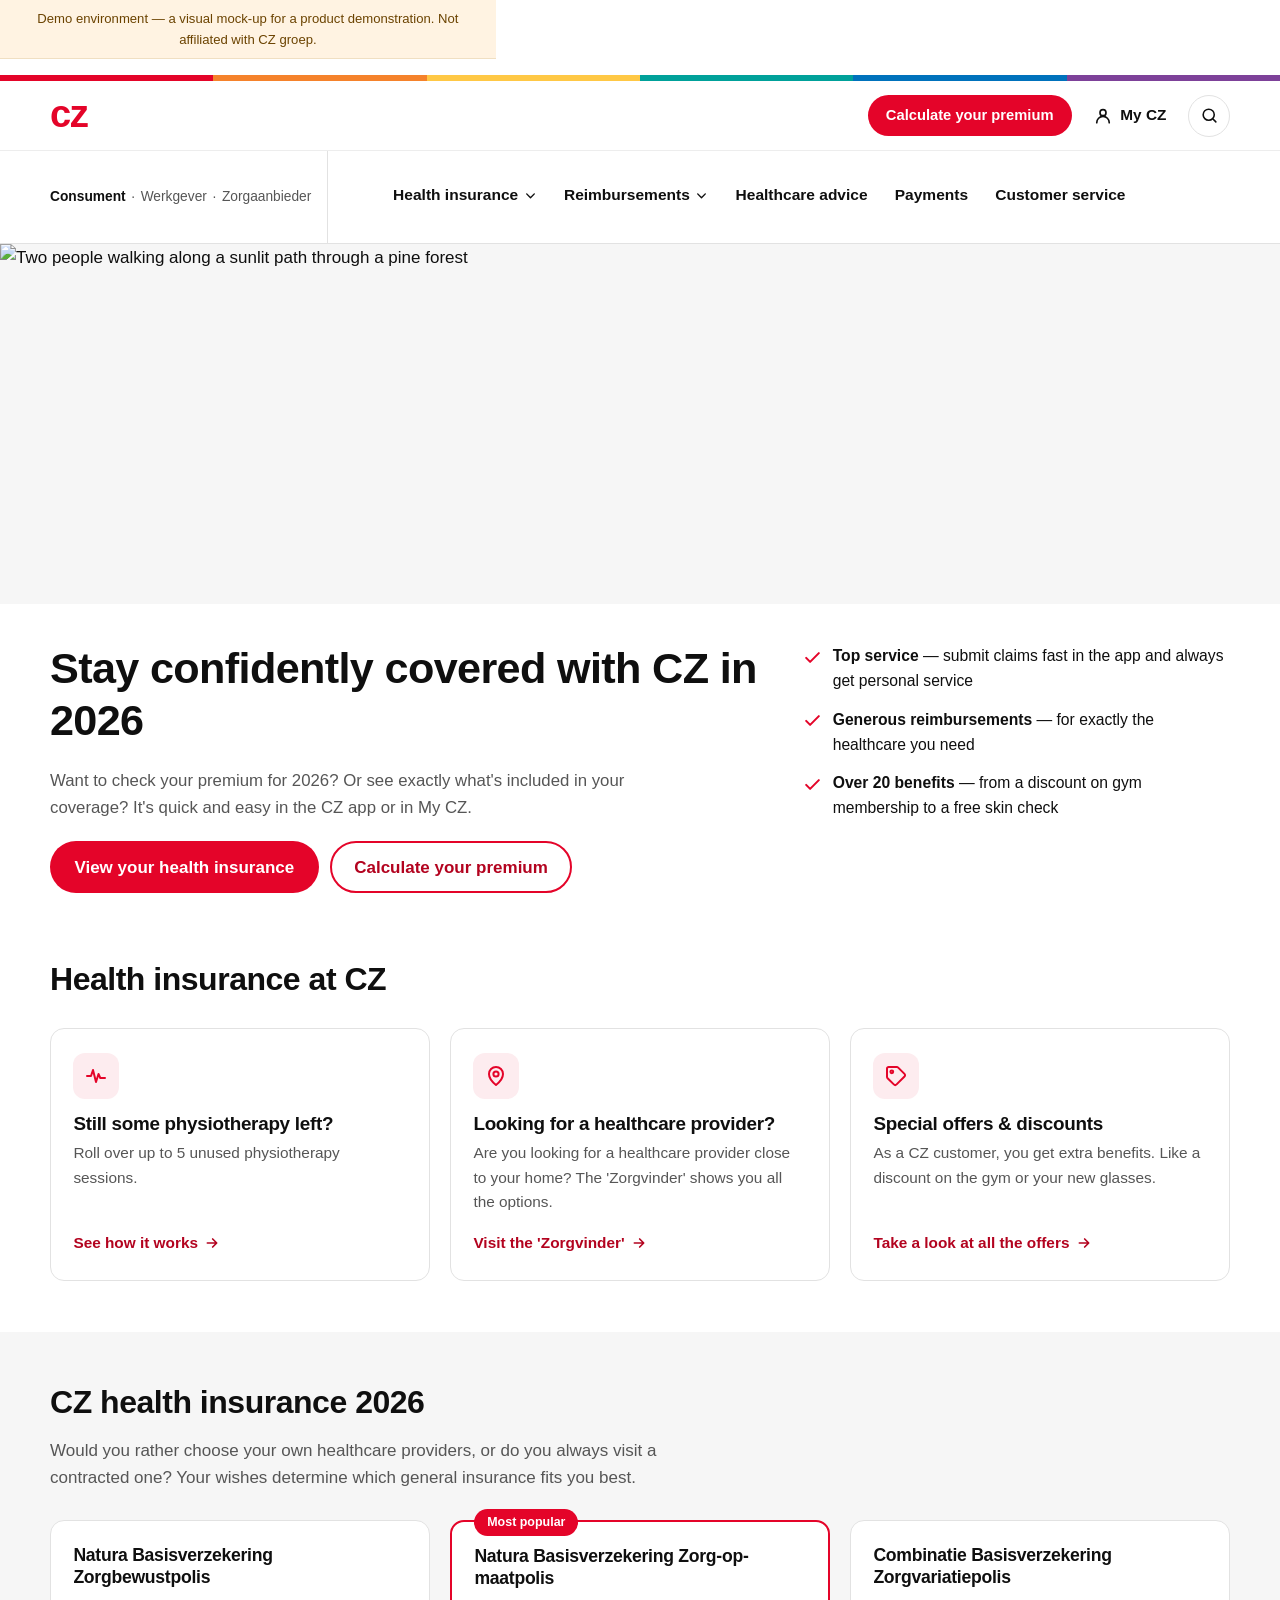
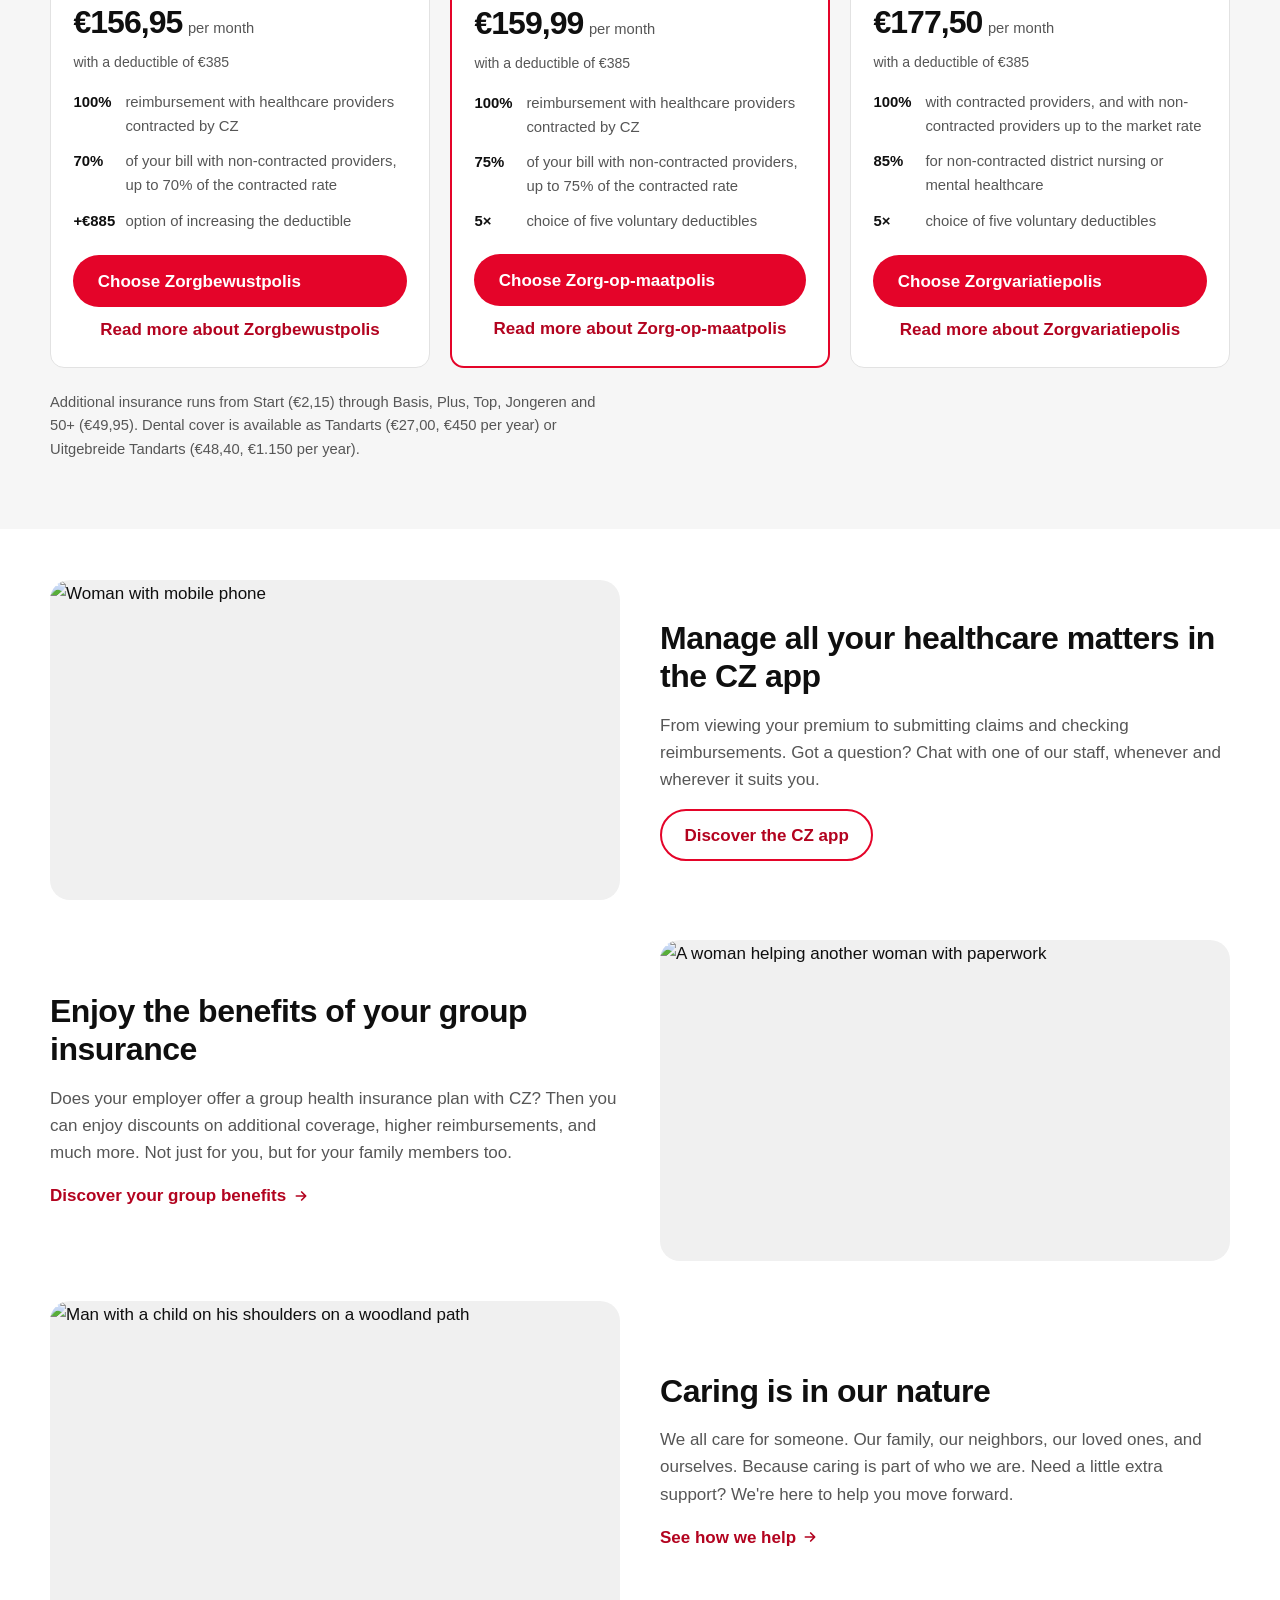
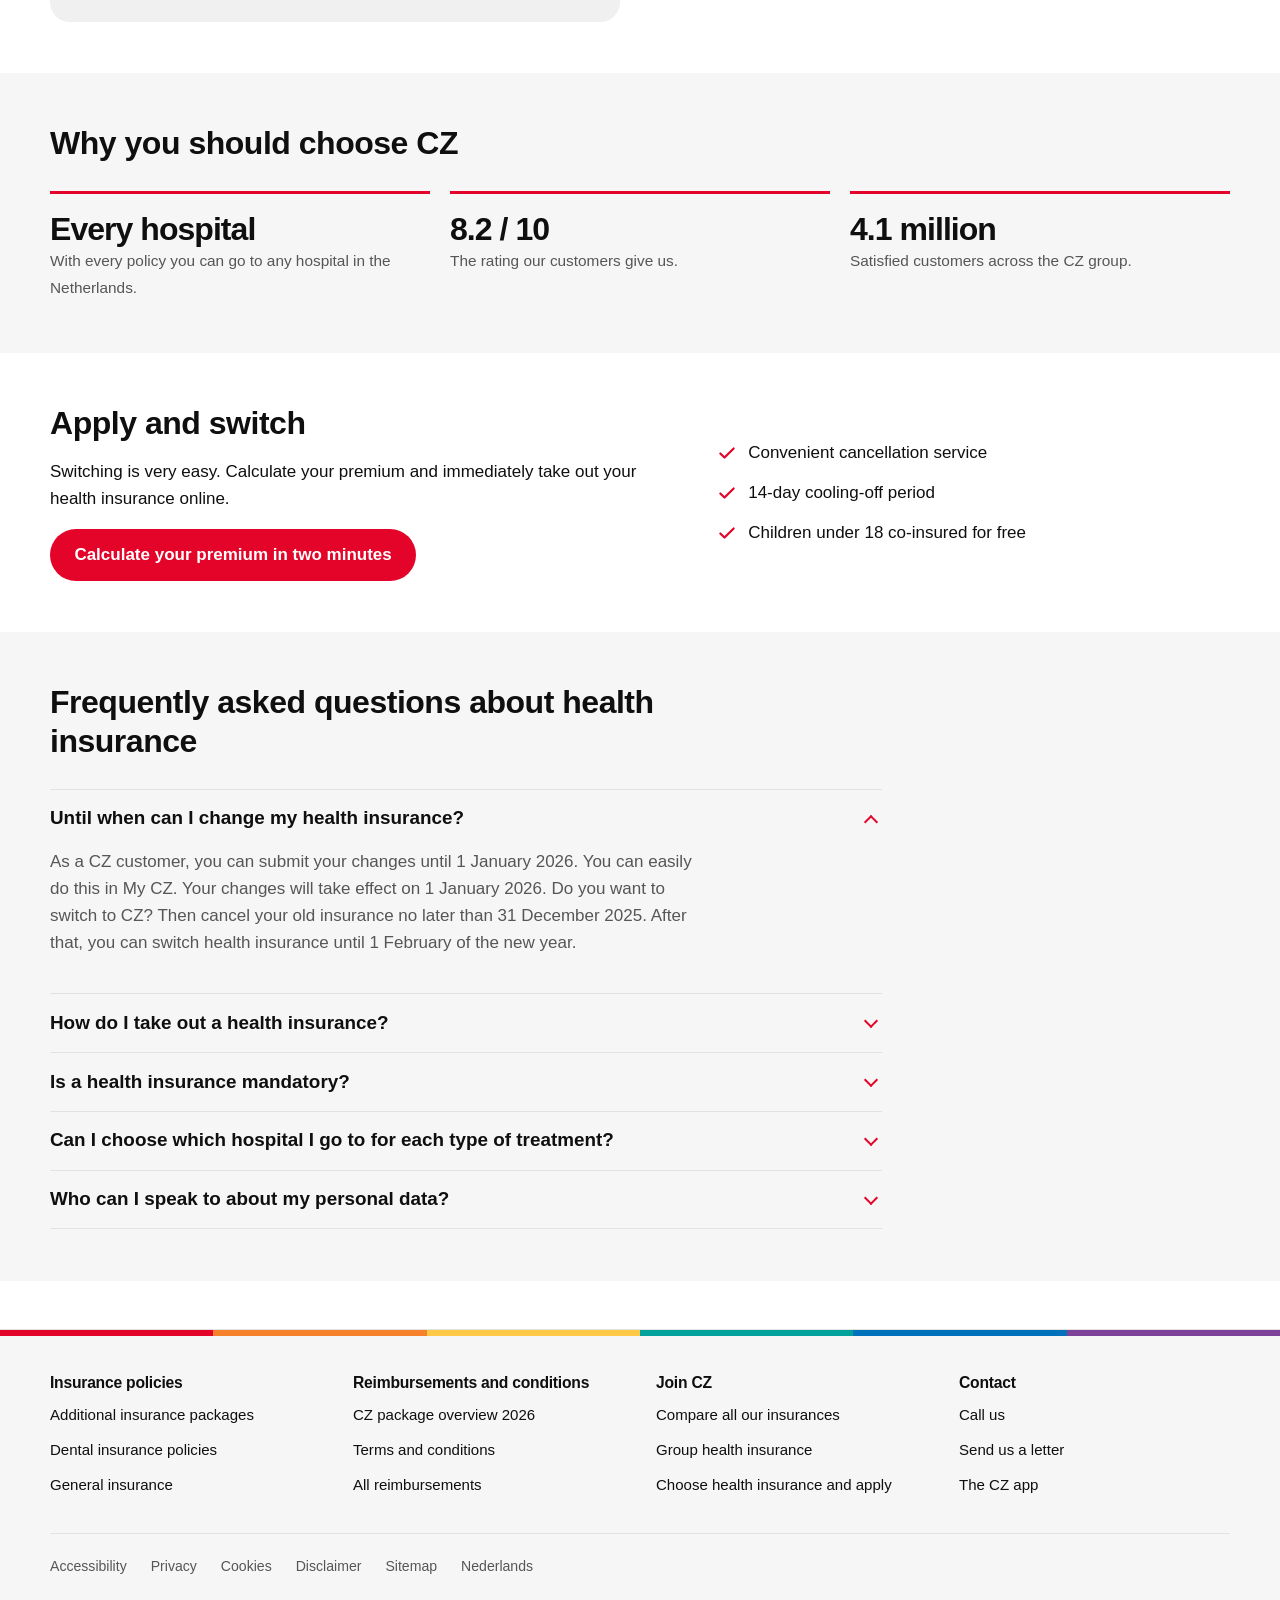
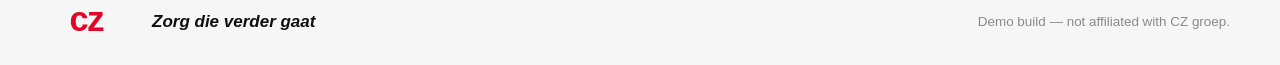
==== commit 90613297: "Update index.html" ====
--- a/index.html
+++ b/index.html
@@ -3,6 +3,12 @@
 <!-- DEMO ENVIRONMENT — NOT AFFILIATED WITH CZ GROEP. For product demonstration purposes only. -->
 <html lang="en">
 <head>
+     <!-- OneTrust Cookies Consent Notice start for anuschkatmader.github.io -->
+<script src="https://cdn.cookielaw.org/scripttemplates/otSDKStub.js"  type="text/javascript" charset="UTF-8" data-domain-script="019d87c5-0c45-7cb5-b9df-b38865d95b0b" ></script>
+<script type="text/javascript">
+function OptanonWrapper() { }
+</script>
+<!-- OneTrust Cookies Consent Notice end for anuschkatmader.github.io -->
 <meta charset="utf-8">
 <meta name="viewport" content="width=device-width, initial-scale=1">
 <meta name="robots" content="noindex, nofollow">
--- a/assets/css/site.css
+++ b/assets/css/site.css
@@ -0,0 +1,502 @@
+/* ============================================================================
+   CZ demo site — stylesheet
+   Brand set: red #E40429, white, near-black #0F0F0F (CZ's registered palette).
+   Layout follows cz.nl: white-dominant pages, red used only for actions and
+   accents, dark text, generous whitespace, wide banner images.
+   ========================================================================= */
+
+:root {
+  --cz-red:        #E40429;
+  --cz-red-dark:   #B3031F;
+  --cz-red-tint:   #FDECEF;
+  --cz-black:      #0F0F0F;
+
+  /* --- Colour strip along the top of every page ------------------------
+     Six equal segments, left to right. Change these six values (and the
+     matching block in assets/css/app.css) to match CZ's exact strip.     */
+  --bar-1: #E40429;
+  --bar-2: #F5822B;
+  --bar-3: #FFC845;
+  --bar-4: #00A19A;
+  --bar-5: #0072BC;
+  --bar-6: #7D4199;
+
+  --ink:           #0F0F0F;
+  --ink-soft:      #565656;
+  --ink-faint:     #8A8A8A;
+  --line:          #E2E2E2;
+  --line-soft:     #EDEDED;
+  --surface:       #FFFFFF;
+  --surface-alt:   #F6F6F6;
+  --tint:          #F0F0F0;
+
+  --ok-bg: #EDEDED;  --ok-fg: #0F0F0F;
+  --wait-bg: #FFF3E2; --wait-fg: #8A5A00;
+  --off-bg: #F5F5F5;  --off-fg: #767676;
+
+  --radius-s: 8px;
+  --radius:   14px;
+  --radius-l: 20px;
+  --shadow:   0 2px 4px rgba(0,0,0,.05), 0 10px 28px rgba(0,0,0,.08);
+
+  --wrap: 1180px;
+}
+
+*, *::before, *::after { box-sizing: border-box; }
+html { -webkit-text-size-adjust: 100%; scroll-behavior: smooth; }
+
+body {
+  margin: 0;
+  font-family: "Nunito Sans", -apple-system, BlinkMacSystemFont, "Segoe UI", Arial, sans-serif;
+  font-size: 17px; line-height: 1.6;
+  color: var(--ink); background: var(--surface);
+  -webkit-font-smoothing: antialiased;
+}
+
+img { max-width: 100%; display: block; }
+
+a { color: var(--cz-red-dark); text-decoration: underline; text-underline-offset: 3px; }
+a:hover { color: var(--cz-black); }
+
+h1, h2, h3, h4 { margin: 0 0 .5em; line-height: 1.2; font-weight: 800; letter-spacing: -.015em; }
+h1 { font-size: clamp(1.9rem, 4vw, 2.7rem); }
+h2 { font-size: clamp(1.5rem, 2.8vw, 2rem); }
+h3 { font-size: 1.18rem; }
+p  { margin: 0 0 1rem; max-width: 68ch; }
+
+:focus-visible { outline: 3px solid var(--cz-red); outline-offset: 2px; border-radius: 4px; }
+
+.wrap { width: min(100% - 2.5rem, var(--wrap)); margin-inline: auto; }
+
+.skip-links { background: var(--surface-alt); }
+.skip-links a {
+  position: absolute; left: -9999px; top: 0; z-index: 999;
+  background: var(--cz-black); color: #fff; padding: .8rem 1.2rem;
+}
+.skip-links a:focus { left: 0; }
+
+.visually-hidden {
+  position: absolute; width: 1px; height: 1px; overflow: hidden;
+  clip: rect(0 0 0 0); clip-path: inset(50%); white-space: nowrap;
+}
+
+/* ---------- Buttons ----------------------------------------------------- */
+
+.btn {
+  display: inline-flex; align-items: center; gap: .5rem;
+  font: inherit; font-weight: 700;
+  border: 2px solid transparent; border-radius: 999px;
+  padding: .66rem 1.4rem; cursor: pointer; text-decoration: none;
+  transition: background-color .15s ease, color .15s ease, border-color .15s ease;
+}
+.btn--primary { background: var(--cz-red); color: #fff; }
+.btn--primary:hover { background: var(--cz-red-dark); color: #fff; }
+.btn--ghost { background: #fff; color: var(--cz-red-dark); border-color: var(--cz-red); }
+.btn--ghost:hover { background: var(--cz-red); color: #fff; }
+.btn--dark { background: var(--cz-black); color: #fff; }
+.btn--dark:hover { background: var(--cz-red); color: #fff; }
+.btn--sm { padding: .42rem 1rem; font-size: .92rem; }
+
+.link-arrow {
+  display: inline-flex; align-items: center; gap: .4rem;
+  font-weight: 700; text-decoration: none; color: var(--cz-red-dark);
+}
+.link-arrow:hover { color: var(--cz-black); text-decoration: underline; }
+.link-arrow svg { flex: none; transition: transform .15s ease; }
+.link-arrow:hover svg { transform: translateX(3px); }
+
+/* ---------- Logo -------------------------------------------------------- */
+
+.logo { display: inline-flex; align-items: center; text-decoration: none; }
+.logo img { height: 40px; width: auto; }
+
+/* ---------- Colour strip ------------------------------------------------ */
+
+.brandbar { display: flex; height: 6px; width: 100%; }
+.brandbar i { flex: 1 1 0; display: block; }
+.brandbar i:nth-child(1) { background: var(--bar-1); }
+.brandbar i:nth-child(2) { background: var(--bar-2); }
+.brandbar i:nth-child(3) { background: var(--bar-3); }
+.brandbar i:nth-child(4) { background: var(--bar-4); }
+.brandbar i:nth-child(5) { background: var(--bar-5); }
+.brandbar i:nth-child(6) { background: var(--bar-6); }
+
+/* Repeated at the foot of the page so it frames the whole layout */
+.site-footer .brandbar { margin-bottom: 2.4rem; }
+
+/* ---------- Header (two rows, as on cz.nl) ------------------------------ */
+
+.site-header { position: sticky; top: 0; z-index: 80; background: #fff; }
+
+.header-top {
+  display: flex; align-items: center; gap: 1.25rem;
+  padding: .85rem 0;
+}
+.header-top .logo { margin-right: auto; }
+.header-tools { display: flex; align-items: center; gap: .55rem; }
+
+.icon-btn {
+  display: inline-grid; place-items: center;
+  width: 42px; height: 42px; border-radius: 50%;
+  border: 1px solid var(--line); background: #fff; color: var(--ink); cursor: pointer;
+}
+.icon-btn:hover { background: var(--surface-alt); color: var(--cz-red); }
+
+.login-link {
+  display: inline-flex; align-items: center; gap: .45rem;
+  text-decoration: none; color: var(--ink); font-weight: 700; font-size: .96rem;
+  padding: .5rem .8rem; border-radius: 999px;
+}
+.login-link:hover { background: var(--cz-red-tint); color: var(--cz-red-dark); }
+
+.nav-toggle { display: none; }
+
+/* Nav row */
+.header-nav { border-top: 1px solid var(--line-soft); border-bottom: 1px solid var(--line); }
+.nav-row { display: flex; align-items: center; gap: .1rem; }
+
+.audience {
+  display: inline-flex; align-items: center; gap: .35rem;
+  font-size: .86rem; color: var(--ink-soft); padding-right: 1rem; margin-right: .6rem;
+  border-right: 1px solid var(--line); align-self: stretch;
+}
+.audience a { color: var(--ink-soft); text-decoration: none; }
+.audience a:hover { color: var(--cz-red-dark); text-decoration: underline; }
+.audience a[aria-current="page"] { color: var(--ink); font-weight: 700; }
+
+.main-nav { display: flex; align-items: stretch; }
+.main-nav > li { list-style: none; position: relative; }
+.main-nav > li > a,
+.main-nav > li > button {
+  display: inline-flex; align-items: center; gap: .35rem;
+  font: inherit; font-weight: 700; font-size: .97rem; color: var(--ink);
+  background: none; border: 0; cursor: pointer; text-decoration: none;
+  padding: .95rem .85rem; border-bottom: 3px solid transparent;
+}
+.main-nav > li > a:hover,
+.main-nav > li > button:hover { color: var(--cz-red-dark); border-bottom-color: var(--line); }
+.main-nav > li > a[aria-current="page"],
+.main-nav > li > button[aria-expanded="true"] { color: var(--cz-red-dark); border-bottom-color: var(--cz-red); }
+.main-nav .caret { transition: transform .15s ease; }
+.main-nav > li > button[aria-expanded="true"] .caret { transform: rotate(180deg); }
+
+/* Mega menu */
+.mega {
+  display: none;
+  position: absolute; top: 100%; left: -1rem; z-index: 90;
+  background: #fff; border: 1px solid var(--line); border-top: 0;
+  border-radius: 0 0 var(--radius) var(--radius); box-shadow: var(--shadow);
+  padding: 1.4rem 1.6rem; min-width: 520px;
+}
+.mega.is-open { display: grid; grid-template-columns: repeat(2, minmax(200px, 1fr)); gap: 1.6rem; }
+.mega ul { list-style: none; margin: 0; padding: 0; display: grid; gap: .1rem; }
+.mega a {
+  display: block; padding: .45rem .5rem; border-radius: var(--radius-s);
+  text-decoration: none; color: var(--ink); font-size: .95rem; font-weight: 600;
+}
+.mega a:hover { background: var(--cz-red-tint); color: var(--cz-red-dark); }
+.mega h4 { font-size: .8rem; color: var(--ink-faint); margin: 0 0 .4rem .5rem; font-weight: 700; }
+
+.search-drawer { display: none; border-bottom: 1px solid var(--line); background: var(--surface-alt); padding: 1rem 0; }
+.search-drawer.is-open { display: block; }
+.search-drawer form { display: flex; gap: .6rem; }
+.search-drawer input {
+  flex: 1; font: inherit; padding: .8rem 1.1rem;
+  border: 1px solid var(--line); border-radius: 999px; background: #fff;
+}
+
+/* ---------- Banner + intro (cz.nl pattern) ------------------------------ */
+
+.banner { background: var(--surface-alt); }
+.banner img {
+  width: 100%; aspect-ratio: 1280 / 360; object-fit: cover; object-position: center 38%;
+}
+@media (max-width: 760px) { .banner img { aspect-ratio: 16 / 11; } }
+
+.intro { padding: 2.4rem 0 1rem; }
+.intro__grid { display: grid; grid-template-columns: 1.25fr .75fr; gap: 2.5rem; align-items: start; }
+.intro p { color: var(--ink-soft); font-size: 1.05rem; }
+.intro__cta { display: flex; flex-wrap: wrap; gap: .7rem; margin-top: 1.2rem; }
+
+.usp { list-style: none; margin: 0; padding: 0; display: grid; gap: .85rem; }
+.usp li { display: flex; gap: .7rem; align-items: flex-start; font-size: .98rem; }
+.usp svg { flex: none; margin-top: .3rem; color: var(--cz-red); }
+.usp strong { font-weight: 800; }
+
+/* ---------- Sections ---------------------------------------------------- */
+
+.section { padding: 3.2rem 0; }
+.section--alt { background: var(--surface-alt); }
+.section__head { max-width: 44rem; margin-bottom: 1.8rem; }
+.section__head p { color: var(--ink-soft); }
+
+/* Three link cards */
+.quicklinks { display: grid; grid-template-columns: repeat(3, 1fr); gap: 1.25rem; }
+.quick {
+  background: #fff; border: 1px solid var(--line); border-radius: var(--radius);
+  padding: 1.5rem 1.4rem; display: flex; flex-direction: column;
+}
+.quick__icon {
+  width: 46px; height: 46px; border-radius: 12px; display: grid; place-items: center;
+  margin-bottom: .9rem; background: var(--cz-red-tint); color: var(--cz-red);
+}
+.quick h3 { margin-bottom: .35rem; }
+.quick p { color: var(--ink-soft); font-size: .96rem; }
+.quick p:first-of-type { flex: 1; }
+.quick p:last-of-type { margin-bottom: 0; }
+
+/* Package comparison cards */
+.packages { display: grid; grid-template-columns: repeat(3, 1fr); gap: 1.25rem; align-items: start; }
+.pkg {
+  position: relative; background: #fff;
+  border: 1px solid var(--line); border-radius: var(--radius);
+  padding: 1.5rem 1.4rem; display: flex; flex-direction: column; height: 100%;
+}
+.pkg--popular { border: 2px solid var(--cz-red); }
+.pkg__flag {
+  position: absolute; top: -13px; left: 1.4rem;
+  background: var(--cz-red); color: #fff; font-size: .78rem; font-weight: 800;
+  padding: .2rem .8rem; border-radius: 999px;
+}
+.pkg h3 { font-size: 1.1rem; margin-bottom: .6rem; }
+.pkg__price { display: flex; align-items: baseline; gap: .35rem; margin-bottom: .15rem; }
+.pkg__price strong { font-size: 2rem; letter-spacing: -.03em; }
+.pkg__price span { color: var(--ink-soft); font-size: .92rem; }
+.pkg__deductible { color: var(--ink-soft); font-size: .88rem; margin-bottom: 1.1rem; }
+.pkg ul { list-style: none; margin: 0 0 1.3rem; padding: 0; display: grid; gap: .7rem; flex: 1; }
+.pkg li { display: flex; gap: .65rem; align-items: flex-start; font-size: .93rem; color: var(--ink-soft); }
+.pkg li b { color: var(--ink); font-weight: 800; flex: none; min-width: 2.6rem; }
+.pkg__actions { display: grid; gap: .55rem; }
+
+.pkg-note { color: var(--ink-soft); font-size: .92rem; margin-top: 1.4rem; }
+
+/* Alternating photo / text rows */
+.cluster { display: grid; gap: 2.5rem; }
+.cluster__row { display: grid; grid-template-columns: 1fr 1fr; gap: 2.5rem; align-items: center; }
+.cluster__row:nth-child(even) .cluster__media { order: 2; }
+.cluster__media { border-radius: var(--radius-l); overflow: hidden; background: var(--tint); aspect-ratio: 16 / 9; }
+.cluster__media img { width: 100%; height: 100%; object-fit: cover; object-position: center; }
+.cluster__body p { color: var(--ink-soft); }
+
+/* Why CZ — three figures */
+.trust { display: grid; grid-template-columns: repeat(3, 1fr); gap: 1.25rem; }
+.trust div { border-top: 3px solid var(--cz-red); padding-top: 1.1rem; }
+.trust strong { display: block; font-size: 2rem; letter-spacing: -.03em; line-height: 1.1; }
+.trust span { color: var(--ink-soft); font-size: .96rem; }
+
+/* Register and switch */
+.switch-block { display: grid; grid-template-columns: 1.1fr .9fr; gap: 2.5rem; align-items: center; }
+.checklist { list-style: none; margin: 0; padding: 0; display: grid; gap: .8rem; }
+.checklist li { display: flex; gap: .7rem; align-items: flex-start; }
+.checklist svg { flex: none; margin-top: .28rem; color: var(--cz-red); }
+
+/* FAQ */
+.faq { border-top: 1px solid var(--line); max-width: 52rem; }
+.faq__item { border-bottom: 1px solid var(--line); }
+.faq__q {
+  width: 100%; background: none; border: 0; font: inherit; font-weight: 700;
+  text-align: left; padding: 1.1rem 2.5rem 1.1rem 0; cursor: pointer; color: var(--ink); position: relative;
+}
+.faq__q:hover { color: var(--cz-red-dark); }
+.faq__q::after {
+  content: ""; position: absolute; right: .4rem; top: 50%;
+  width: 10px; height: 10px; margin-top: -7px;
+  border-right: 2.5px solid var(--cz-red); border-bottom: 2.5px solid var(--cz-red);
+  transform: rotate(45deg); transition: transform .2s ease;
+}
+.faq__q[aria-expanded="true"]::after { transform: rotate(-135deg); margin-top: -2px; }
+.faq__a { display: none; padding: 0 0 1.3rem; color: var(--ink-soft); }
+.faq__a.is-open { display: block; }
+
+/* ---------- Footer (light, as the rest of the site) --------------------- */
+
+.site-footer { background: var(--surface-alt); border-top: 1px solid var(--line); padding: 0 0 1.6rem; margin-top: 3rem; }
+.footer-grid { display: grid; grid-template-columns: repeat(4, 1fr); gap: 2rem; }
+.footer-grid h4 { font-size: .98rem; }
+.footer-grid ul { list-style: none; margin: 0; padding: 0; display: grid; gap: .5rem; }
+.footer-grid a { color: var(--ink); text-decoration: none; font-size: .94rem; }
+.footer-grid a:hover { color: var(--cz-red-dark); text-decoration: underline; }
+
+.footer-legal {
+  margin-top: 2.2rem; padding-top: 1.3rem; border-top: 1px solid var(--line);
+  display: flex; flex-wrap: wrap; gap: .3rem 1.5rem; font-size: .88rem;
+}
+.footer-legal a { color: var(--ink-soft); text-decoration: none; }
+.footer-legal a:hover { color: var(--cz-red-dark); text-decoration: underline; }
+
+.footer-sign {
+  margin-top: 1.6rem; display: flex; align-items: center; gap: 1rem; flex-wrap: wrap;
+}
+.footer-sign img { height: 36px; }
+.footer-sign .tagline { font-weight: 700; font-style: italic; }
+.footer-sign .disclaimer { margin-left: auto; font-size: .84rem; color: var(--ink-faint); }
+
+.demo-note {
+  background: #FFF3E2; color: #6B4300; text-align: center;
+  font-size: .82rem; padding: .5rem 1rem; border-bottom: 1px solid #F0DFC2;
+}
+
+/* ============================================================================
+   MY CZ — account area
+   ========================================================================= */
+
+.account-hero { background: var(--surface-alt); border-bottom: 1px solid var(--line); padding: 2rem 0 1.6rem; }
+.account-hero h1 { font-size: clamp(1.6rem, 3vw, 2.1rem); margin-bottom: .2rem; }
+.account-hero p { color: var(--ink-soft); margin: 0; }
+
+.account-layout { display: grid; grid-template-columns: 268px 1fr; gap: 2.2rem; padding: 2.2rem 0 1rem; align-items: start; }
+
+.account-nav {
+  position: sticky; top: 132px;
+  background: #fff; border: 1px solid var(--line); border-radius: var(--radius);
+  padding: .5rem; display: grid; gap: 2px;
+}
+.account-nav button {
+  display: flex; align-items: center; gap: .7rem; width: 100%;
+  font: inherit; font-weight: 600; font-size: .95rem;
+  background: none; border: 0; border-radius: var(--radius-s);
+  padding: .66rem .8rem; text-align: left; cursor: pointer; color: var(--ink);
+}
+.account-nav button svg { flex: none; color: var(--ink-faint); }
+.account-nav button:hover { background: var(--surface-alt); }
+.account-nav button[aria-selected="true"] {
+  background: var(--cz-red-tint); color: var(--cz-red-dark); font-weight: 800;
+  box-shadow: inset 3px 0 0 var(--cz-red);
+}
+.account-nav button[aria-selected="true"] svg { color: var(--cz-red); }
+.account-nav .nav-sep { height: 1px; background: var(--line); margin: .4rem .6rem; }
+
+.panel { display: none; }
+.panel.is-active { display: block; animation: panel-in .18s ease-out; }
+@keyframes panel-in { from { opacity: 0; transform: translateY(4px); } to { opacity: 1; transform: none; } }
+@media (prefers-reduced-motion: reduce) { .panel.is-active { animation: none; } html { scroll-behavior: auto; } }
+
+.panel > h2 { font-size: 1.45rem; }
+.panel__intro { color: var(--ink-soft); max-width: 62ch; }
+
+.card { background: #fff; border: 1px solid var(--line); border-radius: var(--radius); padding: 1.5rem; margin-bottom: 1.25rem; }
+.card > h3 { margin-bottom: .3rem; }
+.card__hint { color: var(--ink-soft); font-size: .93rem; margin-bottom: 1.1rem; }
+
+.policy-card { background: var(--cz-black); color: #fff; border: 0; border-top: 4px solid var(--cz-red); }
+.policy-card h3 { color: #fff; }
+.policy-card .policy-meta { display: flex; flex-wrap: wrap; gap: 1.8rem; margin-top: 1.2rem; }
+.policy-card .policy-meta div span { display: block; font-size: .8rem; color: #A0A0A0; }
+.policy-card .policy-meta div strong { font-size: 1.05rem; }
+
+.stat-row { display: grid; grid-template-columns: repeat(3, 1fr); gap: 1rem; margin-bottom: 1.25rem; }
+.stat { background: #fff; border: 1px solid var(--line); border-radius: var(--radius); padding: 1.1rem 1.2rem; }
+.stat span { display: block; font-size: .83rem; color: var(--ink-soft); }
+.stat strong { font-size: 1.4rem; letter-spacing: -.02em; }
+
+.meter { height: 10px; border-radius: 999px; background: var(--surface-alt); overflow: hidden; margin-top: .6rem; }
+.meter i { display: block; height: 100%; background: var(--cz-red); border-radius: 999px; }
+
+table.data { width: 100%; border-collapse: collapse; font-size: .94rem; }
+table.data th, table.data td { text-align: left; padding: .7rem .6rem; border-bottom: 1px solid var(--line); vertical-align: top; }
+table.data th { font-size: .8rem; color: var(--ink-soft); font-weight: 700; }
+table.data tbody tr:last-child td { border-bottom: 0; }
+.table-scroll { overflow-x: auto; }
+
+.badge { display: inline-block; font-size: .78rem; font-weight: 800; padding: .18rem .6rem; border-radius: 999px; }
+.badge--ok   { background: var(--ok-bg);   color: var(--ok-fg); }
+.badge--wait { background: var(--wait-bg); color: var(--wait-fg); }
+.badge--off  { background: var(--off-bg);  color: var(--off-fg); }
+
+.field-grid { display: grid; grid-template-columns: repeat(2, 1fr); gap: 1rem 1.4rem; }
+.field label { display: block; font-size: .82rem; color: var(--ink-soft); font-weight: 700; margin-bottom: .25rem; }
+.field input, .field select {
+  width: 100%; font: inherit; padding: .65rem .8rem;
+  border: 1px solid var(--line); border-radius: var(--radius-s); background: #fff; color: var(--ink);
+}
+
+/* ---------- Preference / consent controls ------------------------------- */
+
+.pref-row { display: flex; align-items: flex-start; gap: 1rem; padding: 1rem 0; border-bottom: 1px solid var(--line); }
+.pref-row:last-of-type { border-bottom: 0; padding-bottom: 0; }
+.pref-row__text { flex: 1; }
+.pref-row__text strong { display: block; }
+.pref-row__text span { color: var(--ink-soft); font-size: .92rem; }
+
+.toggle { position: relative; flex: none; width: 52px; height: 30px; }
+.toggle input { position: absolute; inset: 0; opacity: 0; margin: 0; cursor: pointer; }
+.toggle .track { position: absolute; inset: 0; border-radius: 999px; background: #C9C9C9; transition: background-color .18s ease; pointer-events: none; }
+.toggle .track::after {
+  content: ""; position: absolute; top: 3px; left: 3px; width: 24px; height: 24px;
+  border-radius: 50%; background: #fff; box-shadow: 0 1px 3px rgba(0,0,0,.25); transition: transform .18s ease;
+}
+.toggle input:checked + .track { background: var(--cz-red); }
+.toggle input:checked + .track::after { transform: translateX(22px); }
+.toggle input:disabled + .track { background: #E0E0E0; }
+.toggle input:disabled { cursor: not-allowed; }
+.toggle input:focus-visible + .track { outline: 3px solid var(--cz-black); outline-offset: 2px; }
+
+.freq { display: grid; gap: .6rem; }
+.freq label { display: flex; gap: .75rem; align-items: flex-start; border: 1px solid var(--line); border-radius: var(--radius-s); padding: .8rem .9rem; cursor: pointer; }
+.freq label:hover { border-color: var(--cz-red); background: var(--cz-red-tint); }
+.freq input { margin-top: .28rem; accent-color: var(--cz-red); }
+.freq label > span { flex: 1; }
+.freq strong { display: block; color: var(--ink); font-size: 1rem; }
+.freq label > span > span { color: var(--ink-soft); font-size: .9rem; }
+
+.topics { display: flex; flex-wrap: wrap; gap: .6rem; }
+.topic { position: relative; display: inline-block; }
+.topic input { position: absolute; inset: 0; opacity: 0; margin: 0; cursor: pointer; }
+.topic span { display: inline-block; border: 1.5px solid var(--line); border-radius: 999px; padding: .45rem 1rem; font-size: .92rem; font-weight: 600; cursor: pointer; }
+.topic input:checked + span { border-color: var(--cz-red); background: var(--cz-red-tint); color: var(--cz-red-dark); }
+.topic input:focus-visible + span { outline: 3px solid var(--cz-black); outline-offset: 2px; }
+
+.sensitive-note {
+  border-left: 4px solid var(--cz-red); background: var(--cz-red-tint);
+  padding: .9rem 1.1rem; border-radius: 0 var(--radius-s) var(--radius-s) 0;
+  font-size: .92rem; color: #6E0716;
+}
+.sensitive-note p { margin: 0; max-width: none; }
+
+.actions-row { display: flex; flex-wrap: wrap; gap: .75rem; align-items: center; margin-top: 1.4rem; }
+.danger-link { background: none; border: 0; font: inherit; font-weight: 700; color: var(--cz-red-dark); cursor: pointer; text-decoration: underline; }
+.danger-link:hover { color: var(--cz-black); }
+
+.toast {
+  position: fixed; left: 50%; bottom: 26px; transform: translate(-50%, 130%);
+  background: var(--cz-black); color: #fff; font-weight: 700;
+  padding: .85rem 1.4rem; border-radius: 999px; box-shadow: var(--shadow);
+  z-index: 200; transition: transform .25s ease; border-left: 4px solid var(--cz-red);
+}
+.toast.is-visible { transform: translate(-50%, 0); }
+
+.rights { display: grid; grid-template-columns: repeat(3, 1fr); gap: 1rem; }
+.rights button { font: inherit; text-align: left; cursor: pointer; background: #fff; border: 1px solid var(--line); border-radius: var(--radius); padding: 1.1rem; }
+.rights button:hover { border-color: var(--cz-red); background: var(--cz-red-tint); }
+.rights strong { display: block; margin-bottom: .2rem; }
+.rights span { color: var(--ink-soft); font-size: .9rem; }
+
+/* ---------- Responsive -------------------------------------------------- */
+
+@media (max-width: 1000px) {
+  .quicklinks, .packages, .trust { grid-template-columns: 1fr; }
+  .intro__grid, .switch-block { grid-template-columns: 1fr; gap: 1.6rem; }
+  .cluster__row { grid-template-columns: 1fr; gap: 1.4rem; }
+  .cluster__row:nth-child(even) .cluster__media { order: 0; }
+  .account-layout { grid-template-columns: 1fr; }
+  .account-nav { position: static; grid-auto-flow: column; grid-auto-columns: max-content; overflow-x: auto; }
+  .account-nav .nav-sep { display: none; }
+  .footer-grid { grid-template-columns: repeat(2, 1fr); }
+  .stat-row, .rights { grid-template-columns: 1fr; }
+  .field-grid { grid-template-columns: 1fr; }
+}
+
+@media (max-width: 820px) {
+  body { font-size: 16px; }
+  .nav-toggle { display: inline-grid; }
+  .header-nav { display: none; }
+  .header-nav.is-open { display: block; }
+  .nav-row { flex-direction: column; align-items: stretch; padding-bottom: .8rem; }
+  .audience { border-right: 0; border-bottom: 1px solid var(--line); padding: .6rem 0; margin: 0 0 .4rem; }
+  .main-nav { flex-direction: column; }
+  .main-nav > li > a, .main-nav > li > button { width: 100%; justify-content: space-between; border-bottom: 1px solid var(--line-soft); }
+  .mega { position: static; min-width: 0; border: 0; box-shadow: none; padding: .4rem 0 .8rem 1rem; }
+  .mega.is-open { grid-template-columns: 1fr; gap: .4rem; }
+  .header-tools .login-link span { display: none; }
+  .footer-sign .disclaimer { margin-left: 0; }
+}
